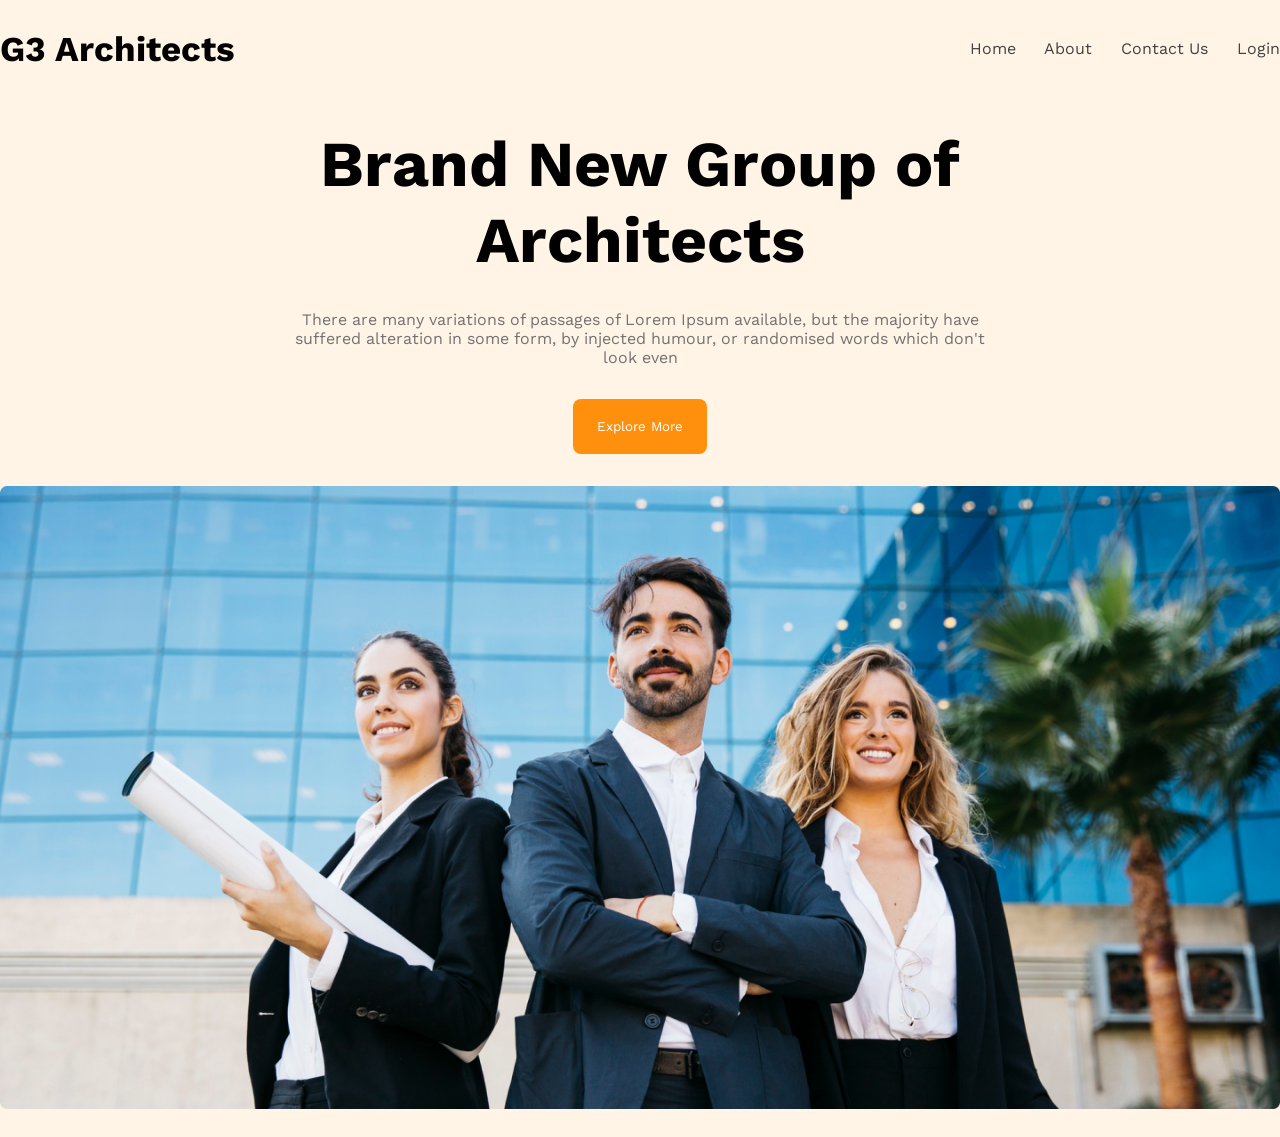
==== index.html @ f49e4d61 "banner part done" ====
<!DOCTYPE html>
<html lang="en">
<head>
    <meta charset="UTF-8">
    <meta name="viewport" content="width=device-width, initial-scale=1.0">
    <title>architects</title>
    <link rel="stylesheet" href="style.css">
</head>
<body>
    <section class="bgcolor" >
        <div class="navpart dflex ">
            
                <h2>G3 Architects</h2>
            
            <div>
                <ul class="navmenu dflex">                         
                    <a href=""><li>Home</li></a>
                    <a href=""><li>About</li></a>
                    <a href=""><li>Contact Us</li></a>
                    <a href=""><li>Login</li></a>
                </ul>
            </div>
        </div>
    </section>
    <section class="bgcolor">
        <div class="banner dflex">
            <div class="bannertxt dflex">
                <h1>Brand New 
                    Group of Architects 
                    </h1>
                    <p>There are many variations of passages of Lorem Ipsum available, but the majority have suffered alteration in some form, by injected humour, or randomised words which don't look even</p>
                    <a href=""> <button> Explore More</button></a>

            </div>
                <img src="./images/banner.png" alt="">
        </div>
    </section>
</body>
</html>
---- style.css ----
@import url('https://fonts.googleapis.com/css2?family=Work+Sans:ital,wght@0,100..900;1,100..900&display=swap');


*{
    margin: 0;
    padding: 0;
    text-decoration: none;
    list-style: none;
    font-family: Work Sans;
    
}

/* common css*/
.dflex{
    display: flex;
    
}

.bgcolor{
    background: rgba(255, 144, 14, 0.1);
    padding: 1.8rem 0;
}

/* common css*/
.navpart{
    justify-content: space-between;
    align-items: center;
    max-width: 1440px;
    margin: 0 auto;
    
}
.navpart h2{
    font-size: 2.18rem;
font-weight: 700;
}
.navmenu > a{
    margin-left: 1.8rem;
    font-weight: 1.12rem;
    color: rgb(66, 66, 66);
}



.banner{
    flex-direction: column;
    align-items: center;
    max-width: 1440px;
    margin: 0 auto;
    text-align: center;
    word-wrap: break-word;
}
.bannertxt{
    flex-direction: column;  
    max-width: 720px;
}

.bannertxt > h1 {
    font-size: 4rem;
font-weight: 700;
}
.bannertxt > p {
    font-size: 1rem;
    margin: 2rem 0;
font-weight: 400;
 color: rgb(114, 114, 114);
}
.bannertxt > a> button {
    padding: 1.25rem 1.52rem;
    border: none;
    border-radius: 8px;
background: rgb(255, 144, 14);
color: white;
    margin-bottom: 2rem;
}
.banner > img {
    width: 100%;
}
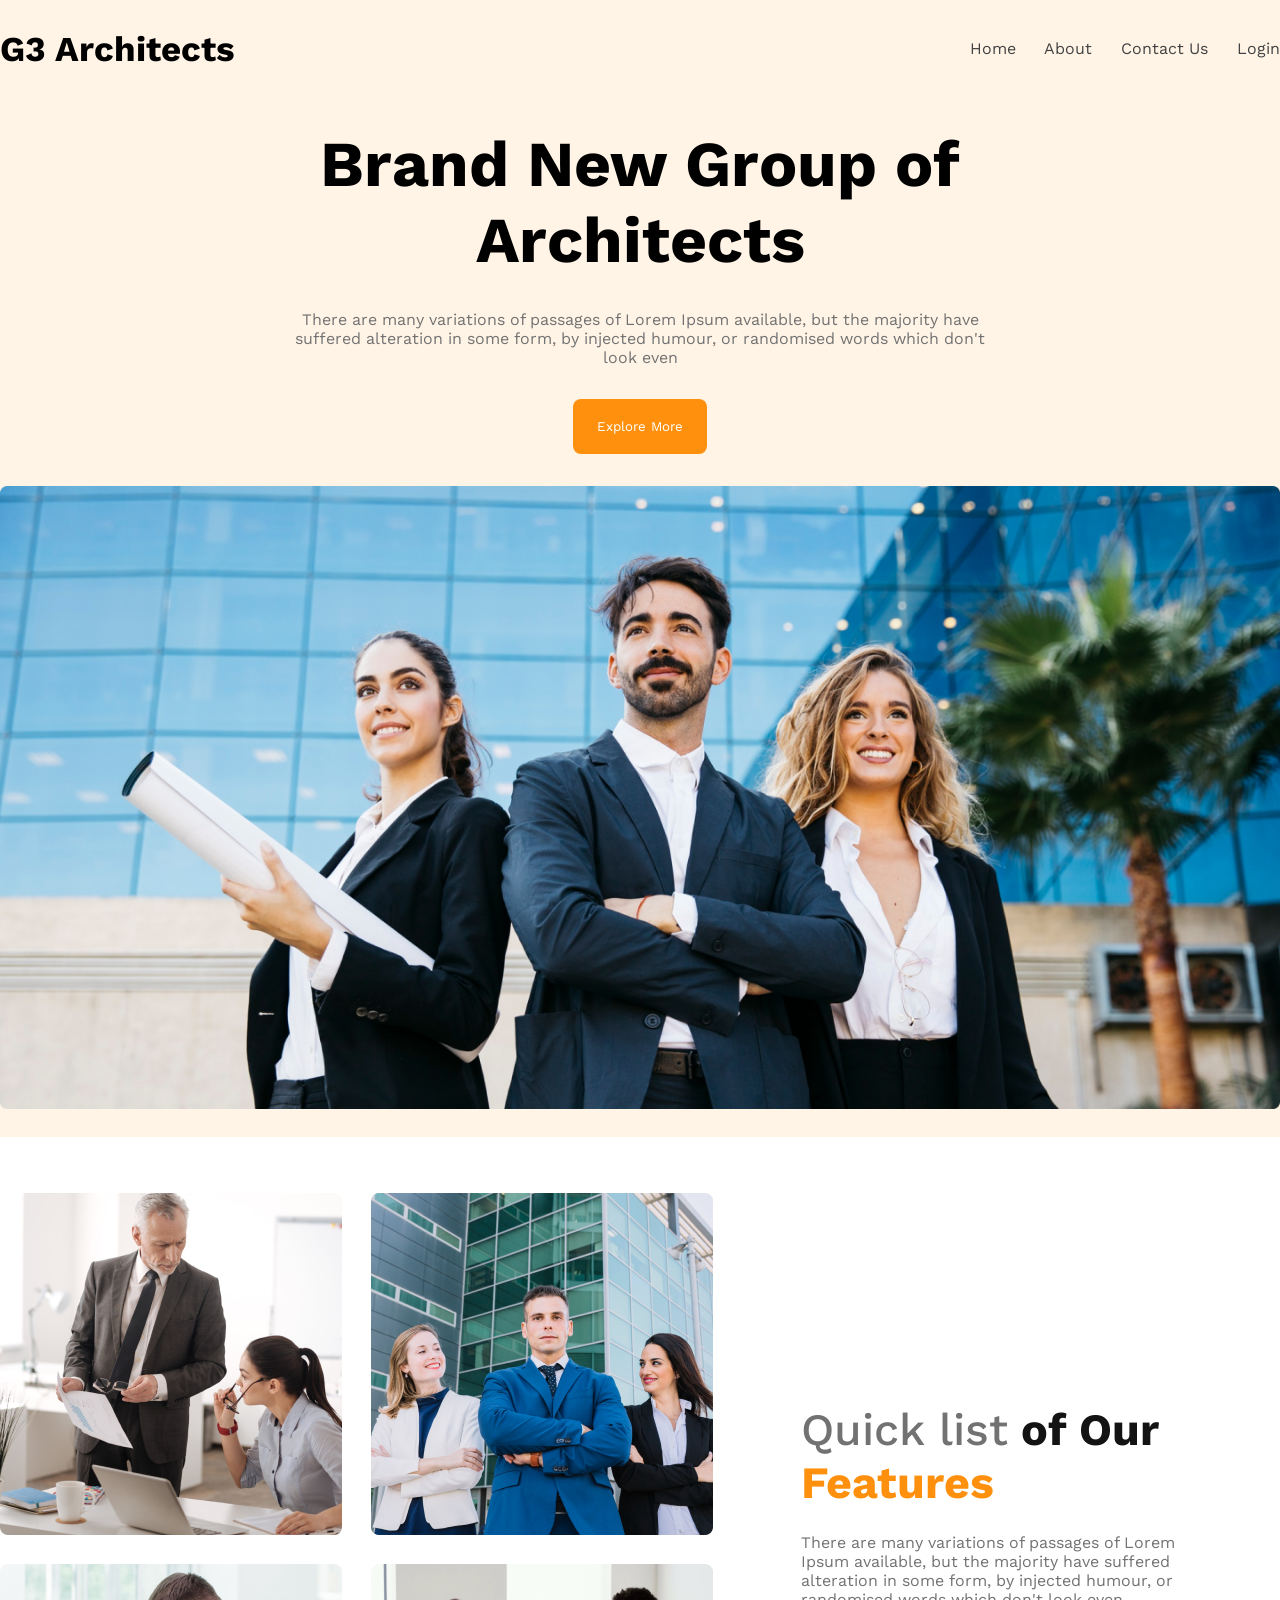
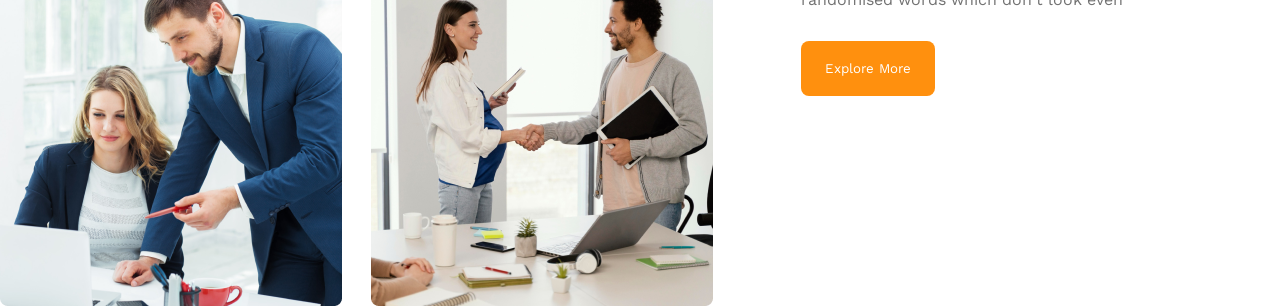
==== commit a3c04924: "feature part with resposive done" ====
--- a/index.html
+++ b/index.html
@@ -8,7 +8,7 @@
 </head>
 <body>
     <section class="bgcolor" >
-        <div class="navpart dflex ">
+        <div class="navpart dsize dflex ">
             
                 <h2>G3 Architects</h2>
             
@@ -23,17 +23,34 @@
         </div>
     </section>
     <section class="bgcolor">
-        <div class="banner dflex">
+        <div class="banner dsize dflex">
             <div class="bannertxt dflex">
                 <h1>Brand New 
                     Group of Architects 
                     </h1>
                     <p>There are many variations of passages of Lorem Ipsum available, but the majority have suffered alteration in some form, by injected humour, or randomised words which don't look even</p>
-                    <a href=""> <button> Explore More</button></a>
+                    <a href="" > <button class="buttonem"> Explore More</button></a>
 
             </div>
                 <img src="./images/banner.png" alt="">
         </div>
     </section>
+    <section>
+        <div class="feature dsize dflex">
+            <div class="featureimg">
+                <img src="./images/team1.png" alt="">
+            <img src="./images/team2.png" alt="">
+            <img src="./images/team3.png" alt="">
+            <img src="./images/team4.png" alt="">
+            </div>
+            <div class="featuretxt dflex ">
+                <h3><span class="qckclr">Quick list</span> <span class="blcclr">of Our </span><span class="ftrclr">Features</span></h3>
+                <p>There are many variations of passages of Lorem Ipsum available, but the majority have suffered alteration in some form, by injected humour, or randomised words which don't look even</p>
+                <a href="">
+                    <button class="buttonem">Explore More</button>
+                </a>
+            </div>
+        </div>
+    </section>
 </body>
 </html>
--- a/style.css
+++ b/style.css
@@ -15,18 +15,27 @@
     display: flex;
     
 }
+.buttonem {
+    padding: 1.25rem 1.52rem;
+    border: none;
+    border-radius: 8px;
+    background: rgb(255, 144, 14);
+    color: white;
+}
 
 .bgcolor{
     background: rgba(255, 144, 14, 0.1);
     padding: 1.8rem 0;
+}
+.dsize{
+    max-width: 1440px;
+    margin: 0 auto;
 }
 
 /* common css*/
 .navpart{
     justify-content: space-between;
     align-items: center;
-    max-width: 1440px;
-    margin: 0 auto;
     
 }
 .navpart h2{
@@ -44,8 +53,6 @@
 .banner{
     flex-direction: column;
     align-items: center;
-    max-width: 1440px;
-    margin: 0 auto;
     text-align: center;
     word-wrap: break-word;
 }
@@ -64,14 +71,80 @@
 font-weight: 400;
  color: rgb(114, 114, 114);
 }
-.bannertxt > a> button {
-    padding: 1.25rem 1.52rem;
-    border: none;
-    border-radius: 8px;
-background: rgb(255, 144, 14);
-color: white;
+
+.banner > img {
+    margin-top: 2rem;
+    width: 100%;
+}
+
+
+
+
+.feature{
+    margin-top: 3.5rem;
+    justify-content: space-between;
+}
+
+.featureimg{
+    display: grid;
+    grid-template-columns: repeat(2, 1fr);
+    gap: 1.8rem;
+}
+.featuretxt{
+    padding: 0 5.5rem;
+    justify-content: center;
+    flex-direction: column;
+    text-align: left;
+}
+.blcclr{
+    color: rgb(19, 19, 19);
+    font-weight: 700;
+}
+.qckclr{
+    color: rgb(114, 114, 114);
+    font-weight: 500;
+}
+.ftrclr{
+    color: rgb(255, 144, 14);
+    font-weight: 700;
+}
+.featuretxt > h3 {
+
+font-size: 2.8rem;
+}
+.featuretxt > p {
+    font-weight: 400;
+    font-size: 1rem;
+    color: rgb(114, 114, 114);
+    margin-top: 1.5rem;
     margin-bottom: 2rem;
 }
-.banner > img {
-    width: 100%;
+
+
+
+
+
+@media only screen and (max-width: 574px){
+    *{
+        margin: 0 auto;
+    }
+    .navpart{
+        display: inline;
+        
+    }
+    .navpart >h2 {
+        margin: 1rem;
+    }
+    .feature{
+        display: inline;
+        justify-content: space-between;
+    }
+    .featureimg{
+        display: grid;
+        grid-template-columns: repeat(1, 1fr);
+        margin: 2rem 0;
+        gap: 1.8rem;
+    }
+
+
 }
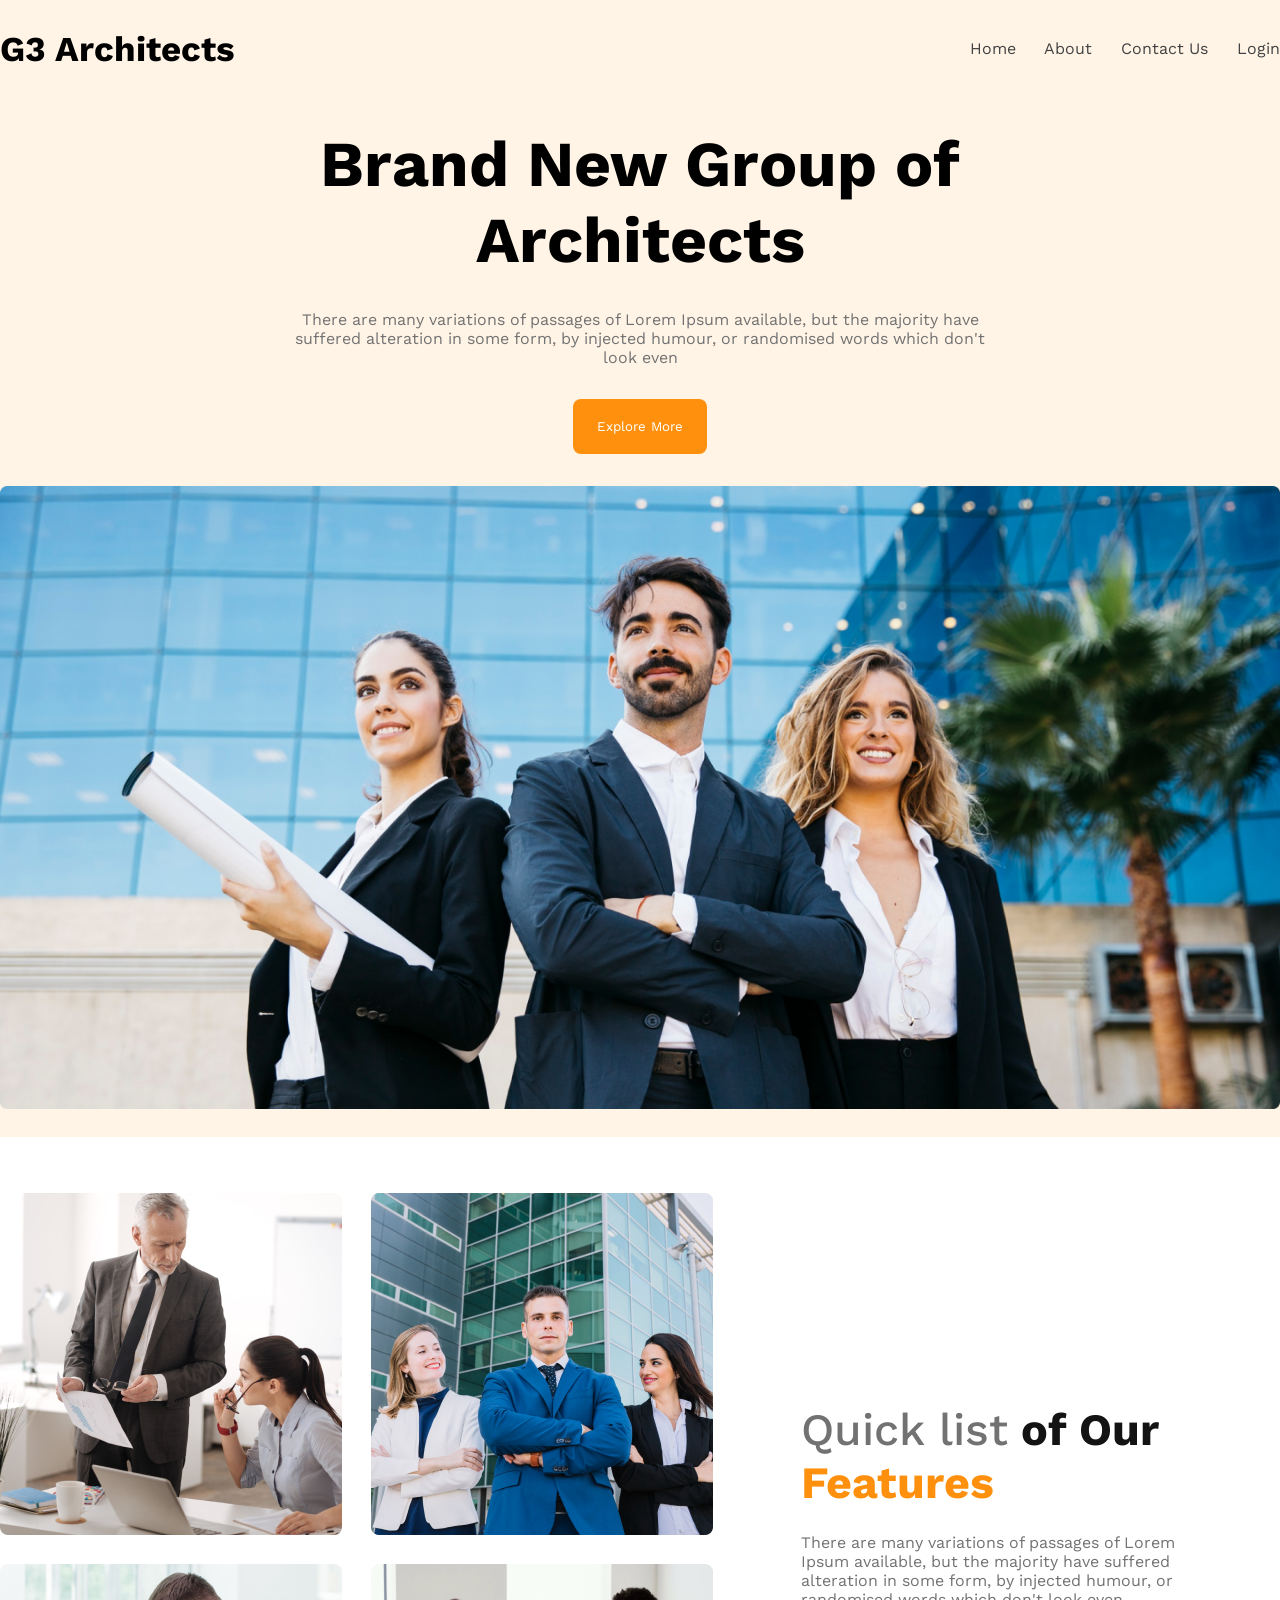
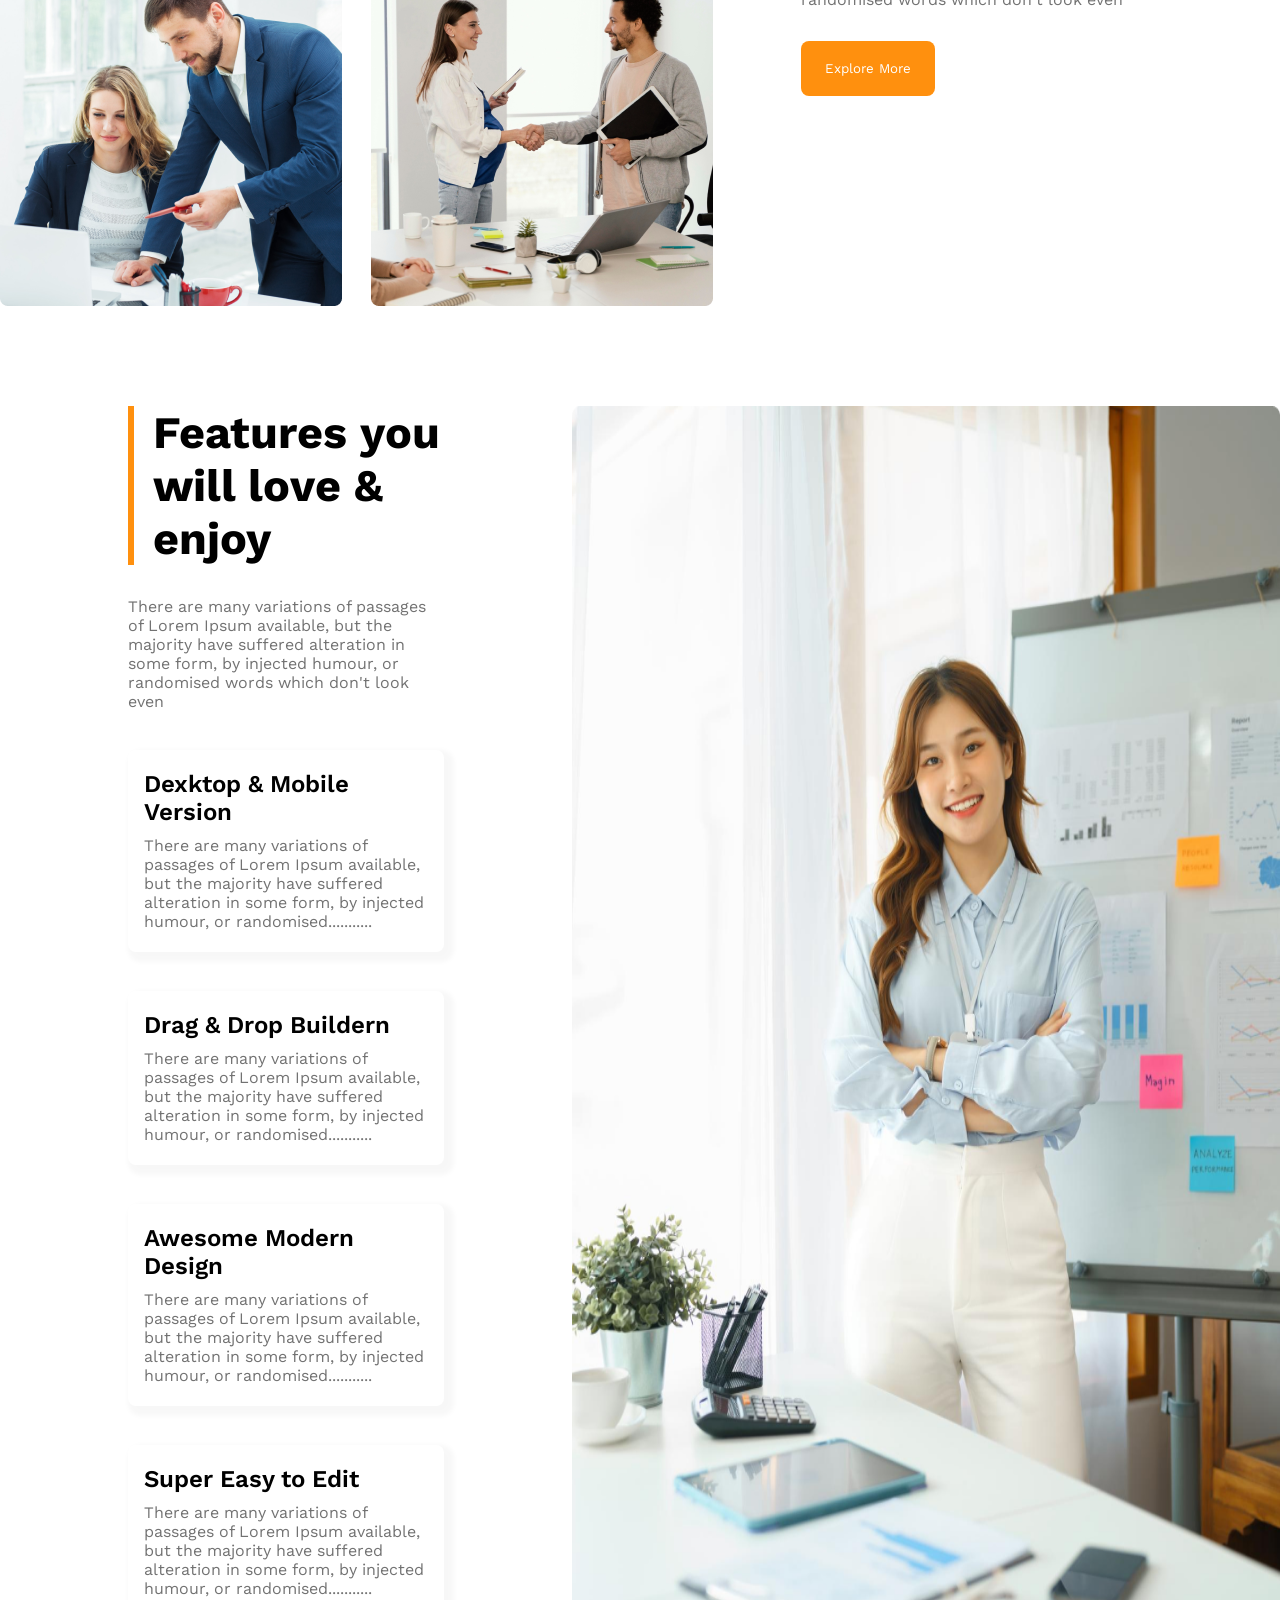
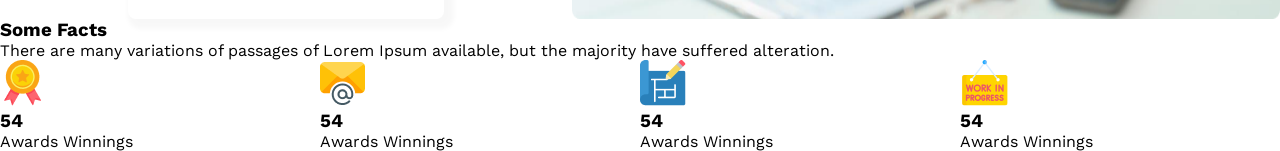
==== commit c3ebddb8: "done" ====
--- a/index.html
+++ b/index.html
@@ -52,5 +52,61 @@
             </div>
         </div>
     </section>
+    <section>
+        <div class="Experience dsize dflex">
+            <div class="experiencetxt dflex">
+                <h3>Features you will love & enjoy</h3>
+                <p>There are many variations of passages of Lorem Ipsum available, but the majority have suffered alteration in some form, by injected humour, or randomised words which don't look even</p>
+                <div class="exptxtpart">
+                    <h3>Dexktop & Mobile Version</h3>
+                    <p>There are many variations of passages of Lorem Ipsum available, but the majority have suffered alteration in some form, by injected humour, or randomised...........</p>
+                </div>
+                <div class="exptxtpart">
+                    <h3>Drag & Drop Buildern</h3>
+                    <p>There are many variations of passages of Lorem Ipsum available, but the majority have suffered alteration in some form, by injected humour, or randomised...........</p>
+                </div>
+                <div class="exptxtpart">
+                    <h3>Awesome Modern Design</h3>
+                    <p>There are many variations of passages of Lorem Ipsum available, but the majority have suffered alteration in some form, by injected humour, or randomised...........</p>
+                </div>
+                <div class="exptxtpart">
+                    <h3>Super Easy to Edit</h3>
+                    <p>There are many variations of passages of Lorem Ipsum available, but the majority have suffered alteration in some form, by injected humour, or randomised...........</p>
+                </div>
+            </div>
+            
+                <img src="./images/architect.png" alt="">
+            
+        </div>
+
+    </section>
+    <section>
+        <div class="fect dsize dflex">
+            <h3>Some Facts</h3>
+            <p>There are many variations of passages of Lorem Ipsum available, but the majority have suffered alteration.</p>
+            <div class="fectboxs">
+                <div class="factbox">
+                    <img src="./images/icons/ribon.png" alt="">
+                    <h3>54</h3>
+                    <p>Awards Winnings</p>
+                </div>
+                <div class="factbox">
+                    <img src="./images/icons/email.png" alt="">
+                    <h3>54</h3>
+                    <p>Awards Winnings</p>
+                </div>
+                <div class="factbox">
+                    <img src="./images/icons/projects.png" alt="">
+                    <h3>54</h3>
+                    <p>Awards Winnings</p>
+                </div>
+                <div class="factbox">
+                    <img src="./images/icons/customers.png" alt="">
+                    <h3>54</h3>
+                    <p>Awards Winnings</p>
+                </div>
+            </div>
+        </div>
+    </section>
 </body>
 </html>
--- a/style.css
+++ b/style.css
@@ -124,6 +124,68 @@
 
 
 
+.Experience{
+    margin-top: 6.25rem;
+}
+
+.experiencetxt{
+
+    padding: 0 8rem;
+    flex-direction: column;
+    margin: 0 auto;
+    
+}
+.experiencetxt > p {
+    font-size: 1rem;
+    font-weight: 400;
+    color: rgb(114, 114, 114);
+    margin-top: 2rem;
+    
+}
+.experiencetxt > h3 {
+    font-size: 2.81rem;
+    font-weight: 700;
+    border-left: 0.4rem solid rgb(255, 144, 14);
+    padding-left: 1.2rem;
+}
+
+.exptxtpart{
+    box-shadow: 5px 5px 5px 5px rgba(0, 0, 0, 0.03);
+    border-radius:8px;
+    margin-top: 2.4rem;
+    padding: 1.3rem 1rem; 
+}
+.exptxtpart > h3 {
+    font-size: 1.5rem;
+    font-weight: 600;
+}
+.exptxtpart > p {
+    color: rgb(114, 114, 114);
+    margin-top: 10px;
+    font-size: 1rem;
+    font-weight: 400;
+}
+
+.Experience > img {
+    width: 100%;
+}
+
+
+
+
+
+
+
+
+.fect{
+    flex-direction: column;
+    margin: 0 auto;
+}
+.fectboxs{
+    display: grid;
+    align-items: center;
+    grid-template-columns: repeat(4, 1fr);
+}
 @media only screen and (max-width: 574px){
     *{
         margin: 0 auto;
@@ -145,6 +207,9 @@
         margin: 2rem 0;
         gap: 1.8rem;
     }
-
+    .Experience{
+
+        display: inline;
+    }
 
 }
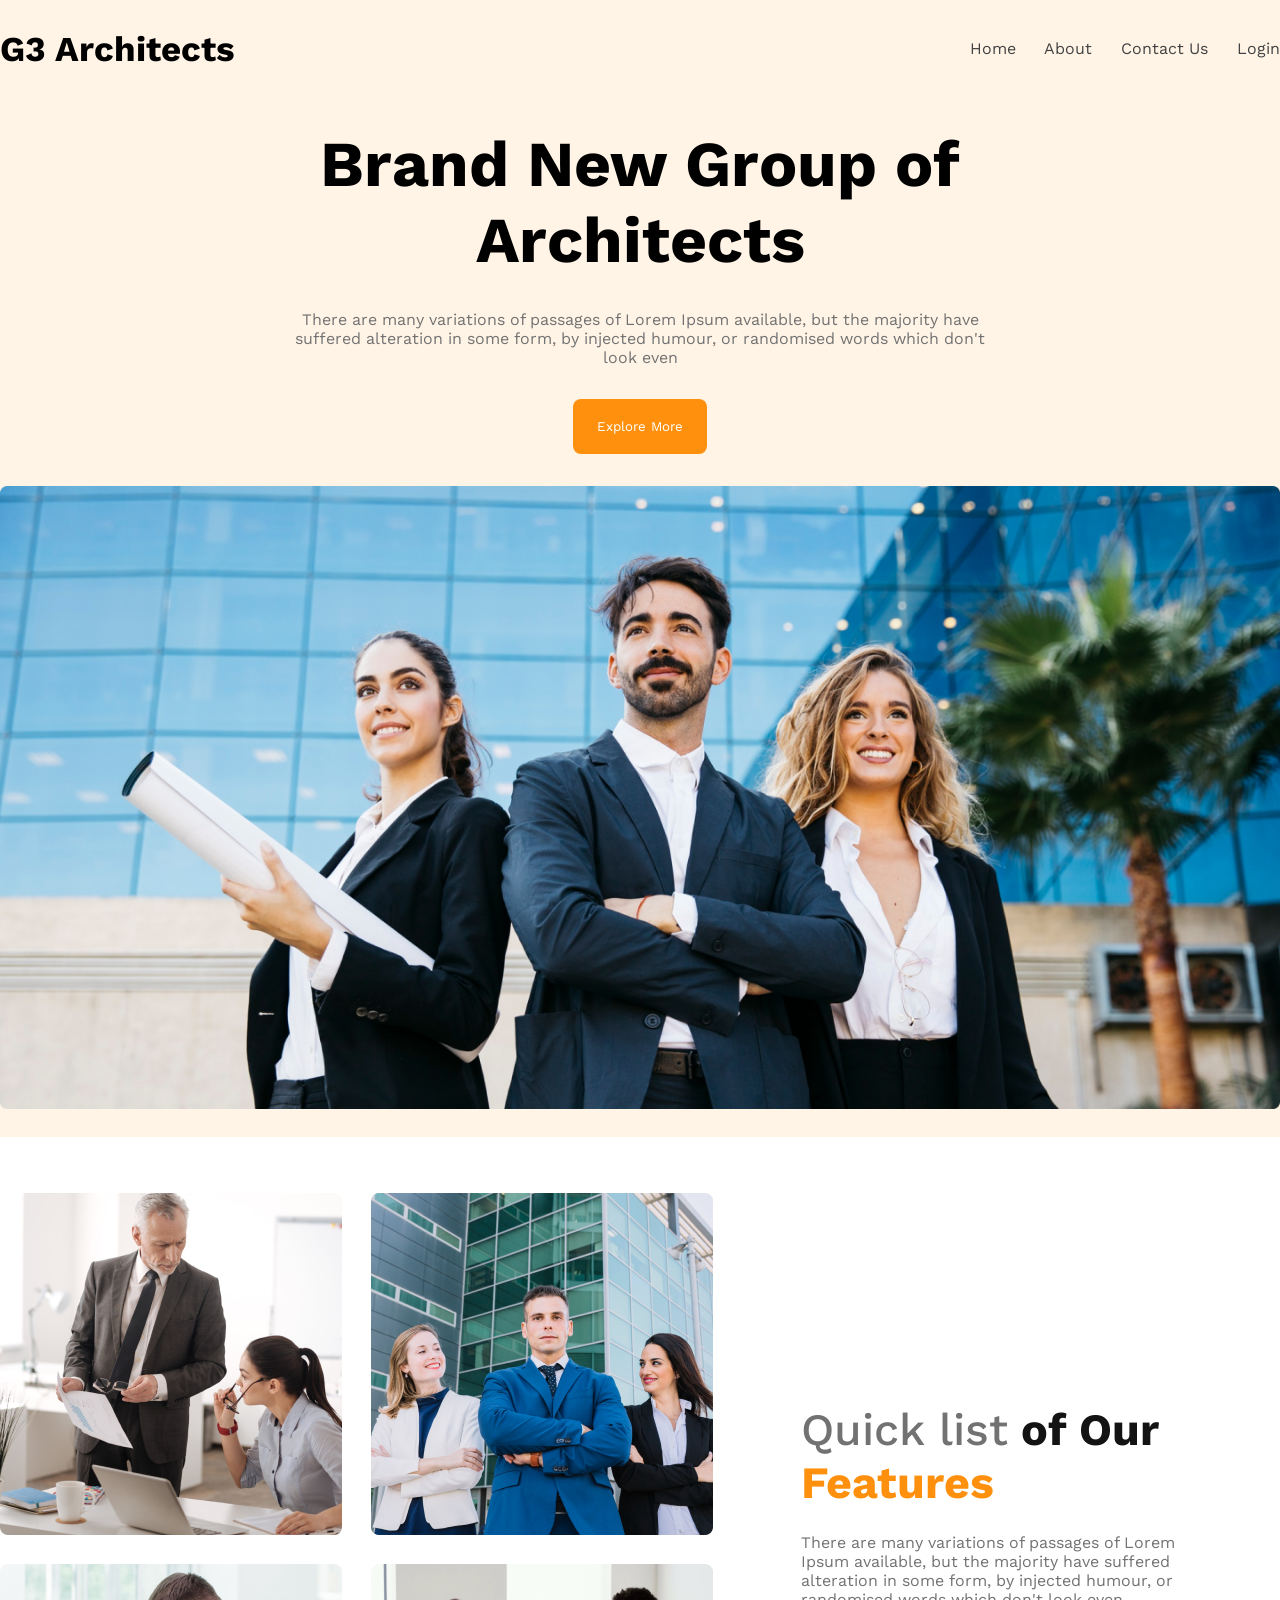
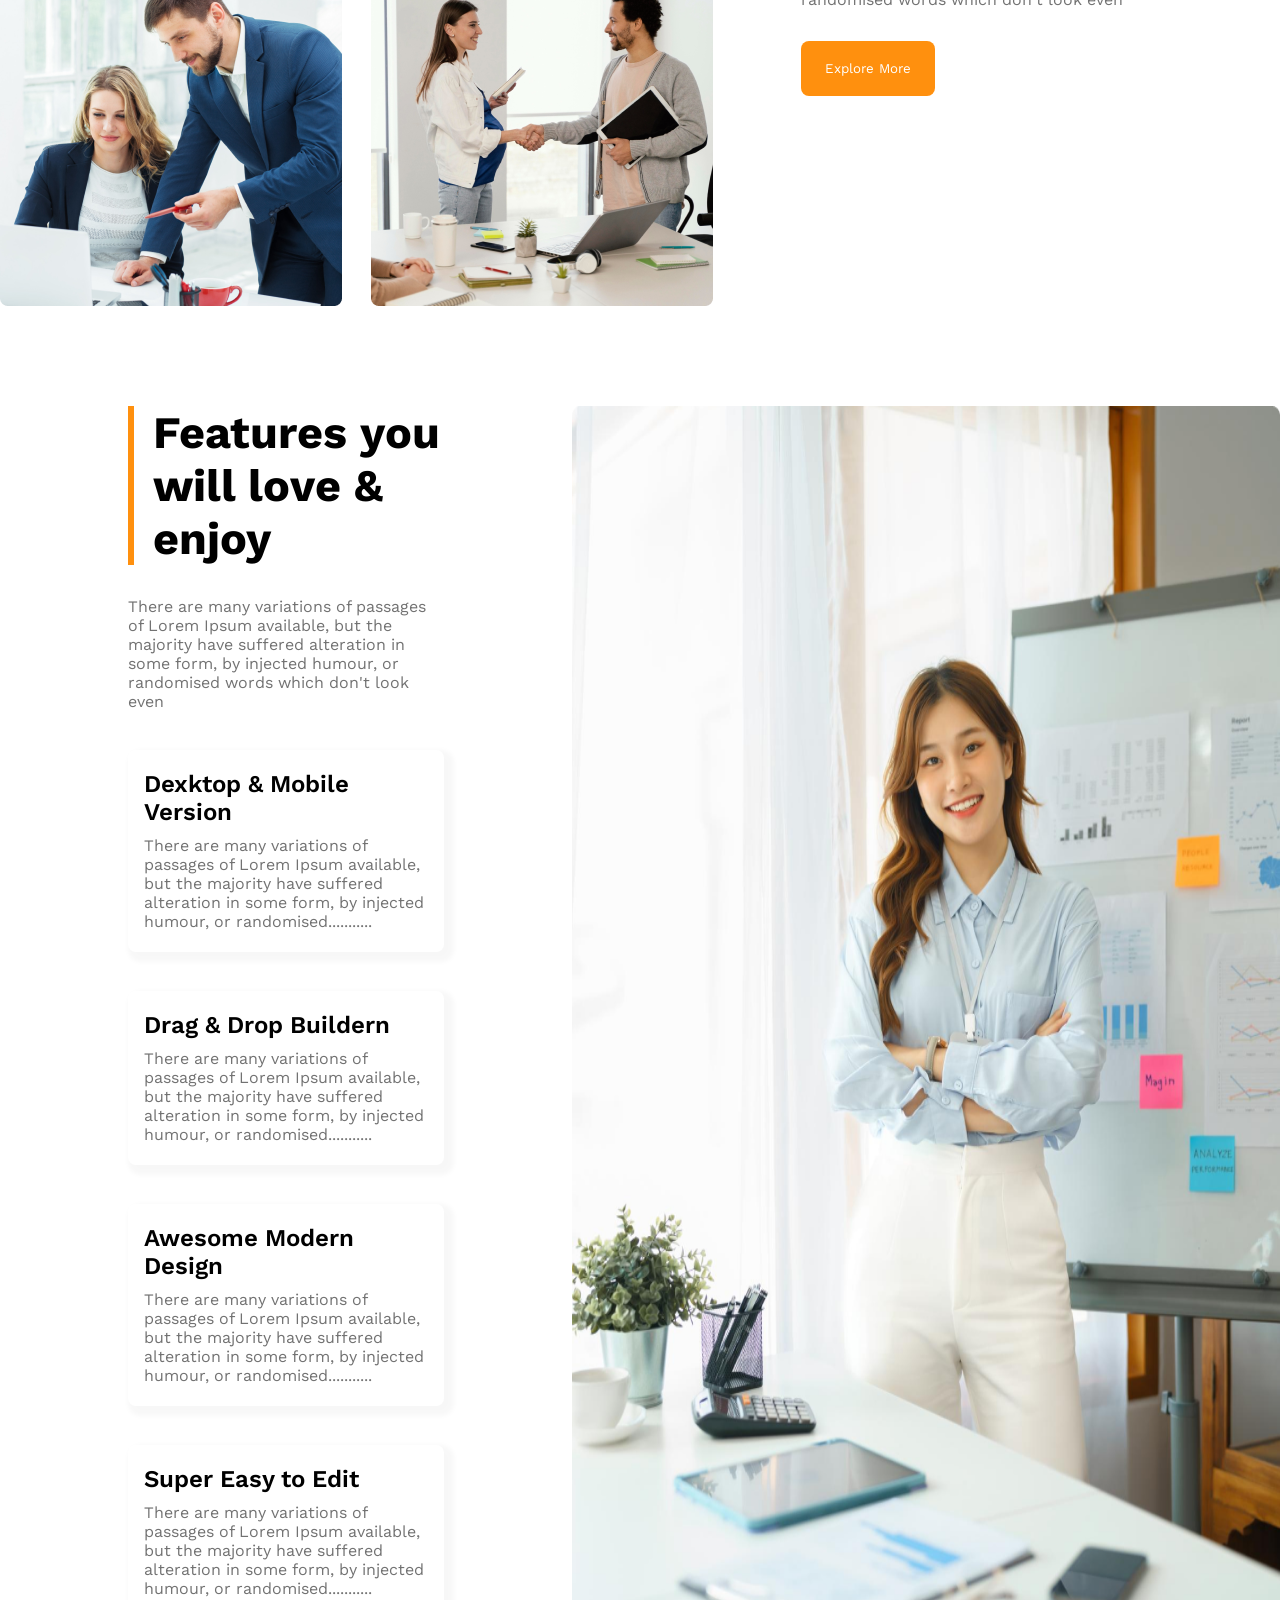
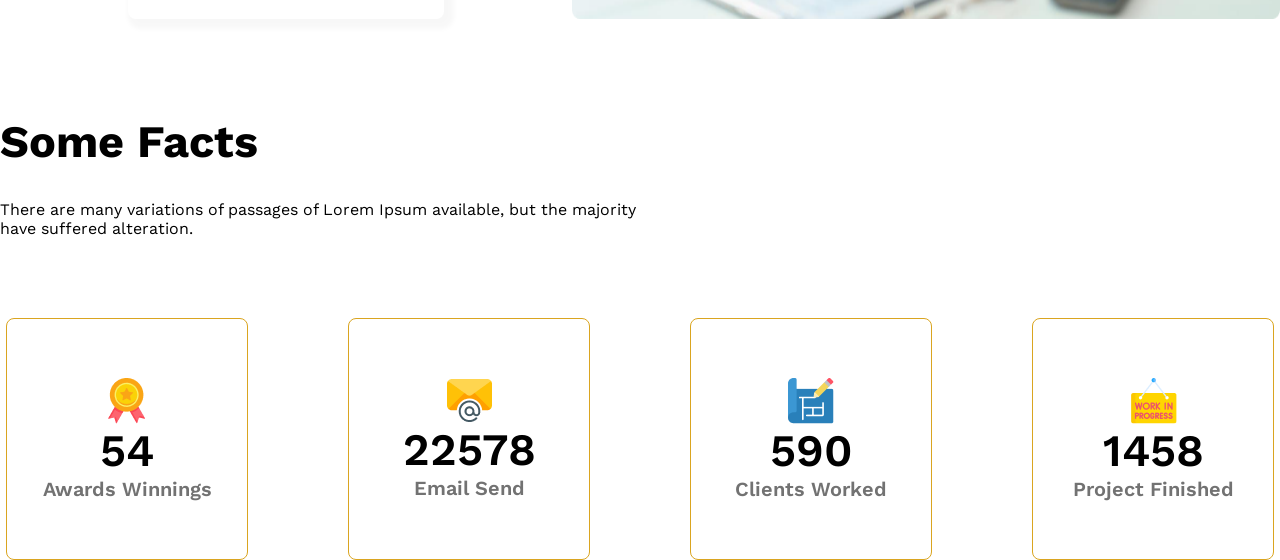
==== commit 1149fda1: "some fact done with rsponsive" ====
--- a/index.html
+++ b/index.html
@@ -82,28 +82,30 @@
     </section>
     <section>
         <div class="fect dsize dflex">
-            <h3>Some Facts</h3>
+            <div class="facttxt">
+                <h3>Some Facts</h3>
             <p>There are many variations of passages of Lorem Ipsum available, but the majority have suffered alteration.</p>
+            </div>
             <div class="fectboxs">
-                <div class="factbox">
+                <div class="factbox dflex">
                     <img src="./images/icons/ribon.png" alt="">
                     <h3>54</h3>
                     <p>Awards Winnings</p>
                 </div>
-                <div class="factbox">
+                <div class="factbox dflex">
                     <img src="./images/icons/email.png" alt="">
-                    <h3>54</h3>
-                    <p>Awards Winnings</p>
+                    <h3>22578</h3>
+                    <p>Email Send</p>
                 </div>
-                <div class="factbox">
+                <div class="factbox dflex">
                     <img src="./images/icons/projects.png" alt="">
-                    <h3>54</h3>
-                    <p>Awards Winnings</p>
+                    <h3>590</h3>
+                    <p>Clients Worked</p>
                 </div>
-                <div class="factbox">
+                <div class="factbox dflex">
                     <img src="./images/icons/customers.png" alt="">
-                    <h3>54</h3>
-                    <p>Awards Winnings</p>
+                    <h3>1458</h3>
+                    <p>Project Finished</p>
                 </div>
             </div>
         </div>
--- a/style.css
+++ b/style.css
@@ -181,10 +181,51 @@
     flex-direction: column;
     margin: 0 auto;
 }
+
+.facttxt{
+    display: flex;
+    flex-direction: column;
+    padding-right: 50%;
+    
+}
+.facttxt > h3 {
+
+    font-size: 2.81rem;
+font-weight: 700;
+
+margin: 6rem 0 2rem 0;
+}
+.facttxt > p{
+    font-size: 1rem;
+font-weight: 400;
+}
 .fectboxs{
     display: grid;
+    grid-template-columns: repeat(4, 1fr);
+    margin: 0 auto;
+    gap: 6.25rem;
+    margin-top: 5rem;
+    
+}
+.factbox{
+    height: 15rem;
+    width: 15rem;
     align-items: center;
-    grid-template-columns: repeat(4, 1fr);
+    flex-direction: column;
+    justify-content: center;
+    border: 1px solid goldenrod;
+    border-radius: 8px;
+    
+
+}
+.factbox > h3 {
+    font-size: 2.81rem;
+font-weight: 600;
+}
+.factbox >p {
+    font-size: 1.25rem;
+    color: rgb(114, 114, 114);;
+font-weight: 600;
 }
 @media only screen and (max-width: 574px){
     *{
@@ -209,7 +250,22 @@
     }
     .Experience{
 
-        display: inline;
-    }
-
+        flex-direction: column;
+    }
+    .experiencetxt {
+        padding: 0px 0;
+        flex-direction: column;
+        margin: 0 auto;
+    }
+    .facttxt{
+        display: flex;
+        flex-direction: column;
+        padding-right: 30%;
+        
+    }
+    .fectboxs{
+        display: grid;
+        align-items: center;
+        grid-template-columns: repeat(1, 1fr);
+    }
 }
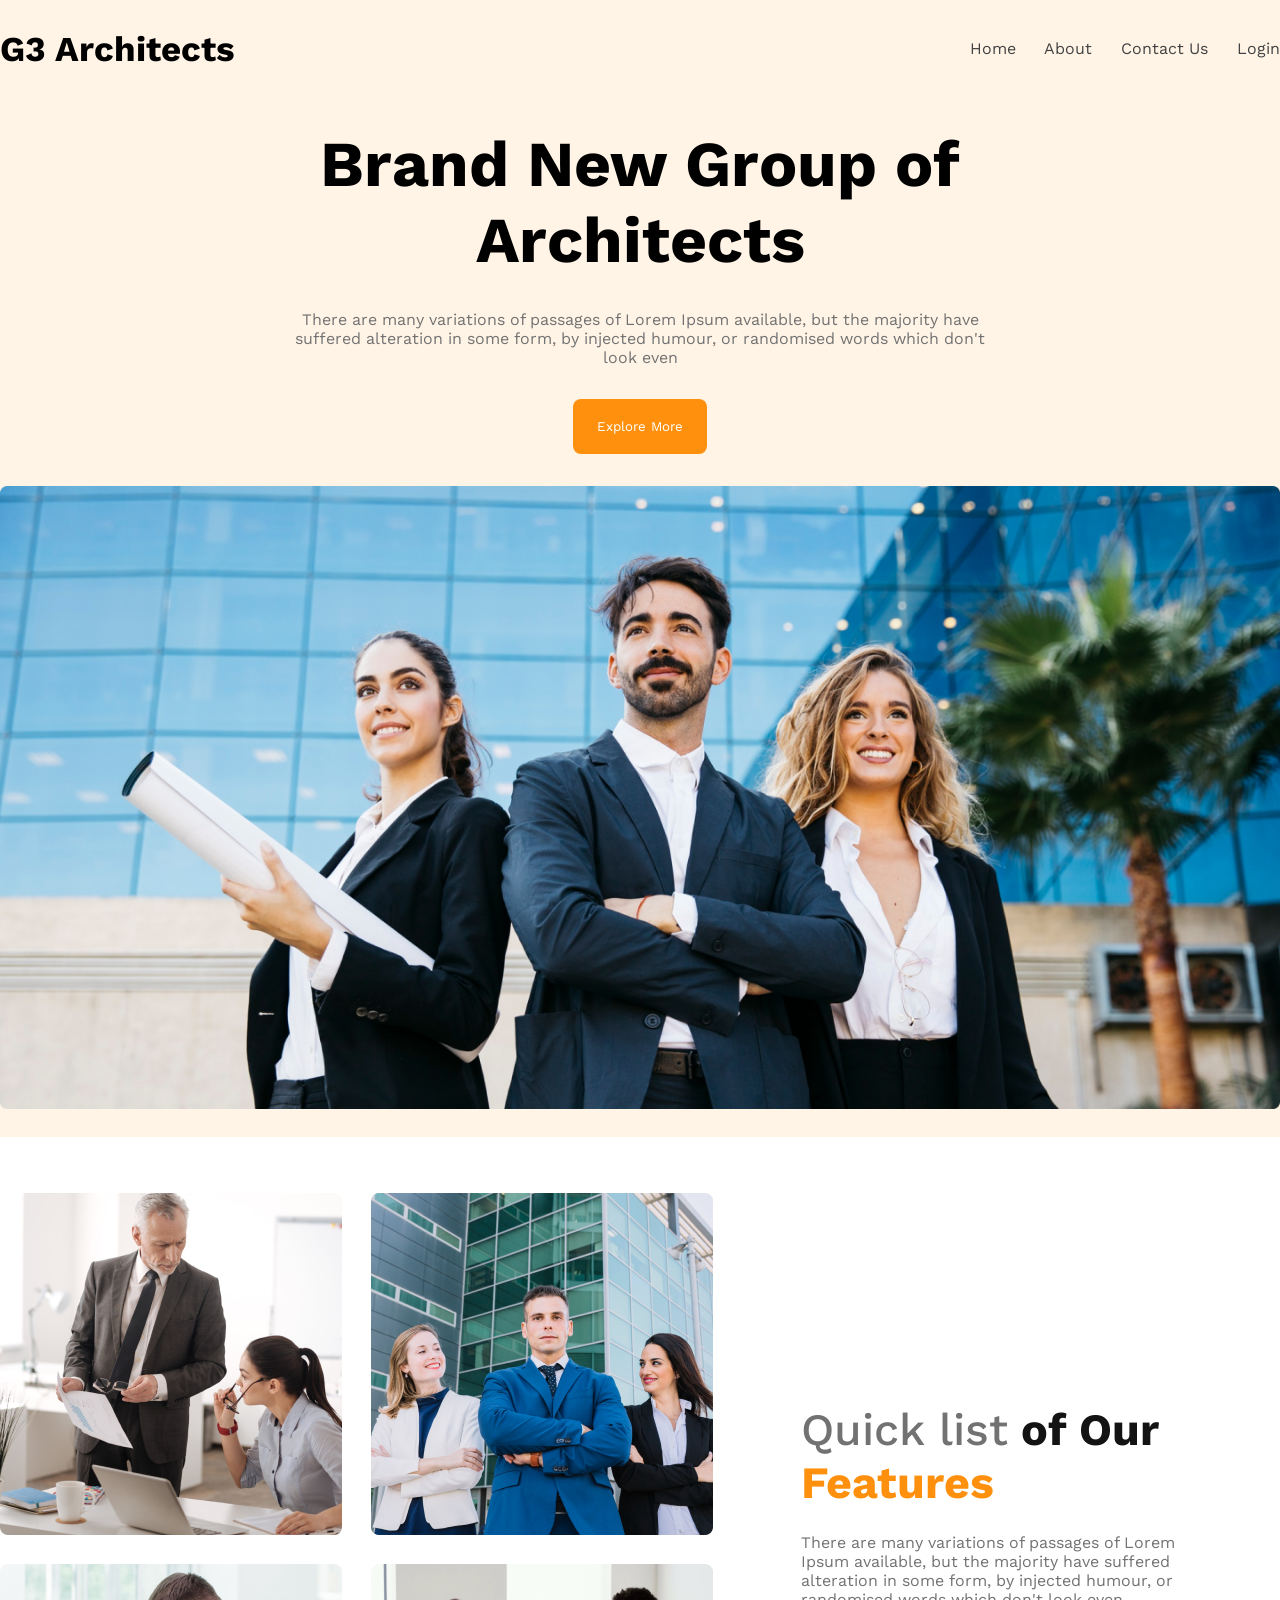
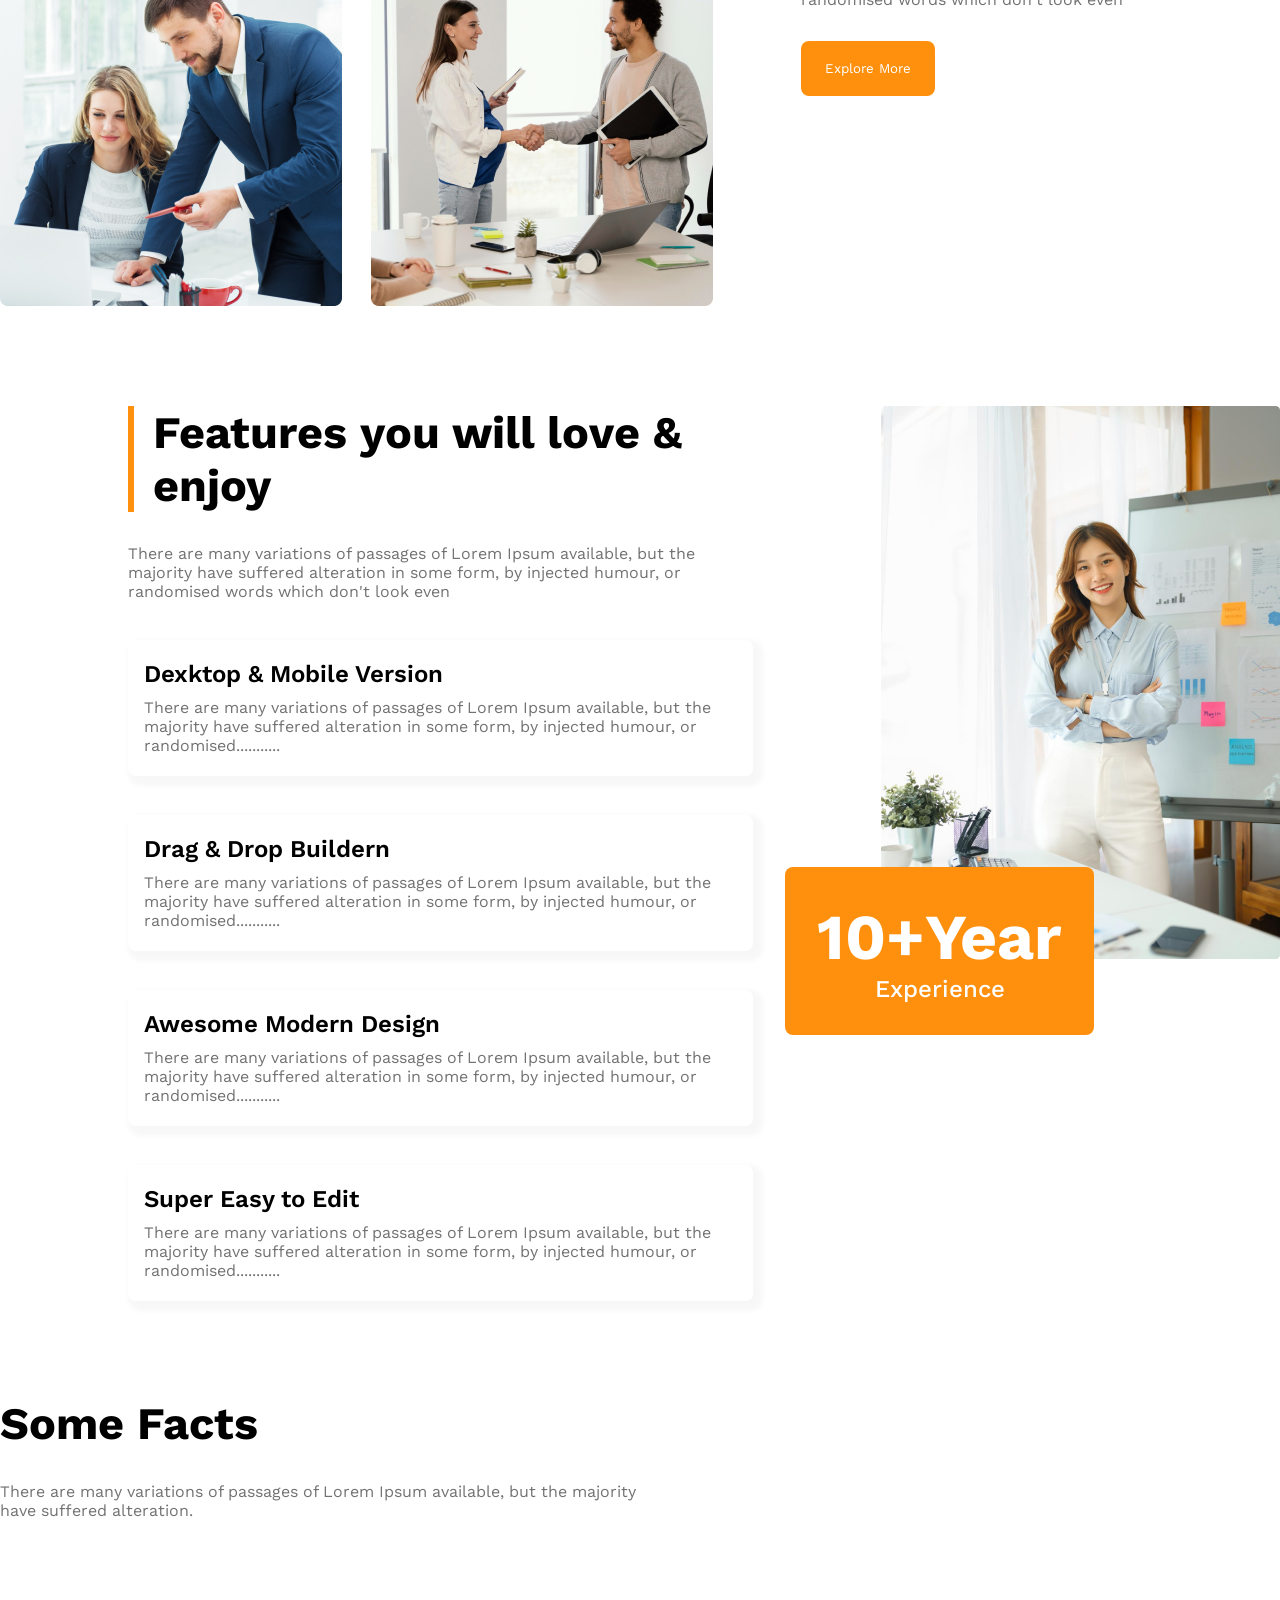
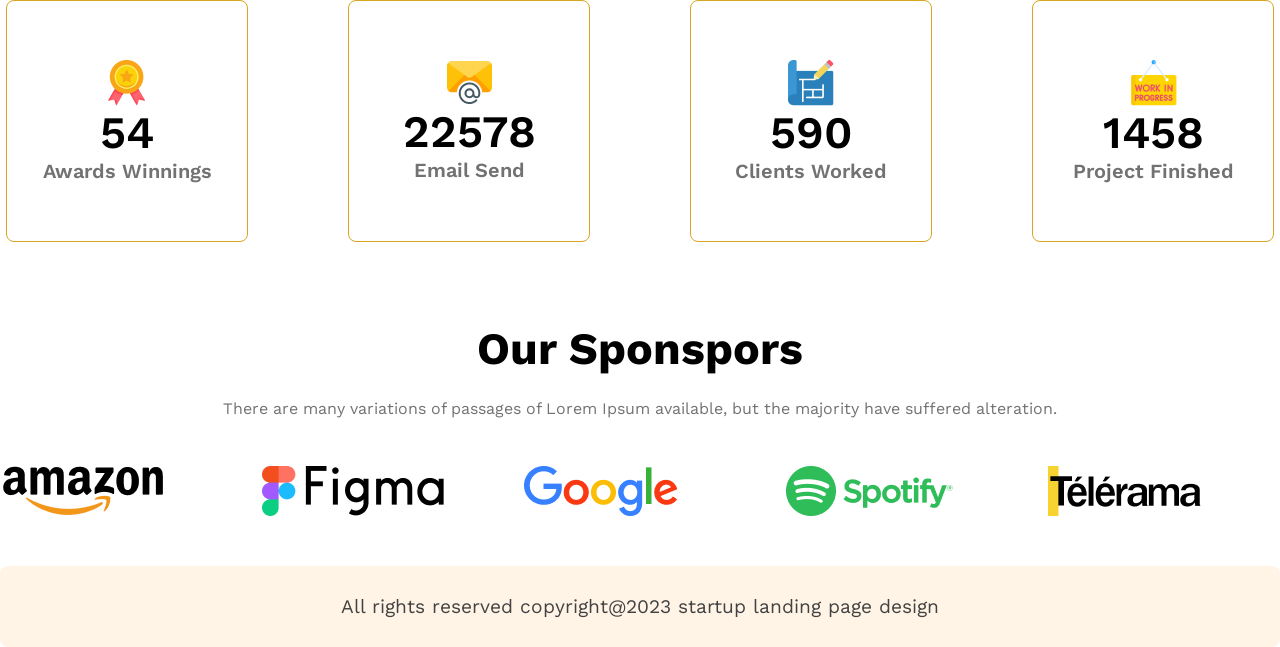
==== commit cc2ef017: "final + responsive" ====
--- a/index.html
+++ b/index.html
@@ -75,7 +75,14 @@
                 </div>
             </div>
             
-                <img src="./images/architect.png" alt="">
+                
+                <div class="experianceimg ">
+                    <img src="./images/architect.png" alt="">
+                    <button>
+                         <span class="txtsize">10+Year</span>
+                         <br>Experience
+                    </button>
+                </div>
             
         </div>
 
@@ -110,5 +117,23 @@
             </div>
         </div>
     </section>
+    <section>
+        <div class="sponsor dsize">
+            <h3>Our Sponspors</h3>
+            <p>There are many variations of passages of Lorem Ipsum available, but the majority have suffered alteration.</p>
+            <div class="sponsorimg">
+                <img src="./images/sponsors/amazon.png" alt="">
+                <img src="./images/sponsors/figma.png" alt="">
+                <img src="./images/sponsors/google.png" alt="">
+                <img src="./images/sponsors/spotify.png" alt="">
+                <img src="./images/sponsors/telerama.png" alt="">
+            </div>
+        </div>
+    </section>
+    <footer>
+        <div class="footerpart dsize bgcolor">
+            <p>All rights reserved copyright@2023 startup landing page design</p>
+        </div>
+    </footer>
 </body>
 </html>
--- a/style.css
+++ b/style.css
@@ -8,6 +8,7 @@
     list-style: none;
     font-family: Work Sans;
     
+    
 }
 
 /* common css*/
@@ -166,10 +167,23 @@
     font-weight: 400;
 }
 
-.Experience > img {
+.experianceimg > img {
     width: 100%;
 }
-
+.experianceimg > button {
+    font-size: 1.5rem;
+    font-weight: 500;
+    color: white;
+    padding: 2rem;
+    border-radius: 8px;
+    border: none;
+    margin: -6rem 0 0 -6rem ;
+    background-color: rgb(255, 144, 14);
+}
+.txtsize{
+    font-size: 4rem;
+    font-weight: 700;
+}
 
 
 
@@ -198,6 +212,7 @@
 .facttxt > p{
     font-size: 1rem;
 font-weight: 400;
+color: rgb(114, 114, 114);
 }
 .fectboxs{
     display: grid;
@@ -215,8 +230,6 @@
     justify-content: center;
     border: 1px solid goldenrod;
     border-radius: 8px;
-    
-
 }
 .factbox > h3 {
     font-size: 2.81rem;
@@ -227,15 +240,67 @@
     color: rgb(114, 114, 114);;
 font-weight: 600;
 }
+
+
+
+
+
+
+.sponsor{
+    margin-top: 5rem;
+    text-align: center;
+}
+.sponsor > h3 {
+    font-size: 2.8rem;
+font-weight: 700;
+}
+.sponsor > p{
+    font-size: 1rem;
+    margin: 1.5rem 0 3rem 0;
+    font-weight: 400;
+    color: rgb(114, 114, 114);
+
+}
+.sponsorimg{
+    display: grid;
+    grid-template-columns: repeat(5, 1fr);
+    gap: 30px;
+    align-items: center;
+    justify-content: center;
+}
+
+
+
+
+
+
+.footerpart{
+    margin-top: 50px;
+    border-radius: 8px;
+    text-align: center;
+}
+.footerpart > p {
+    font-size: 1.2rem;
+    color: rgb(66, 66, 66);
+font-weight: 400;
+}
+
 @media only screen and (max-width: 574px){
     *{
         margin: 0 auto;
+        
+    }
+    p{
+        
     }
     .navpart{
         display: inline;
         
     }
     .navpart >h2 {
+        margin: 1rem;
+    }
+    .navpart >a {
         margin: 1rem;
     }
     .feature{
@@ -268,4 +333,27 @@
         align-items: center;
         grid-template-columns: repeat(1, 1fr);
     }
+    .experianceimg{
+        display: flex;
+        flex-direction: column;
+        align-items: center;
+        justify-content: center;
+    }
+    .experianceimg > button {
+        font-size: 1.5rem;
+        font-weight: 500;
+        color: white;
+        padding: 2rem;
+        border-radius: 8px;
+        border: none;
+        margin: 1rem auto ;
+        background-color: rgb(255, 144, 14);
+    }
+    .sponsorimg{
+        display: grid;
+        grid-template-columns: repeat(1, 1fr);
+        gap: 30px;
+        align-items: center;
+        justify-content: center;
+    }
 }
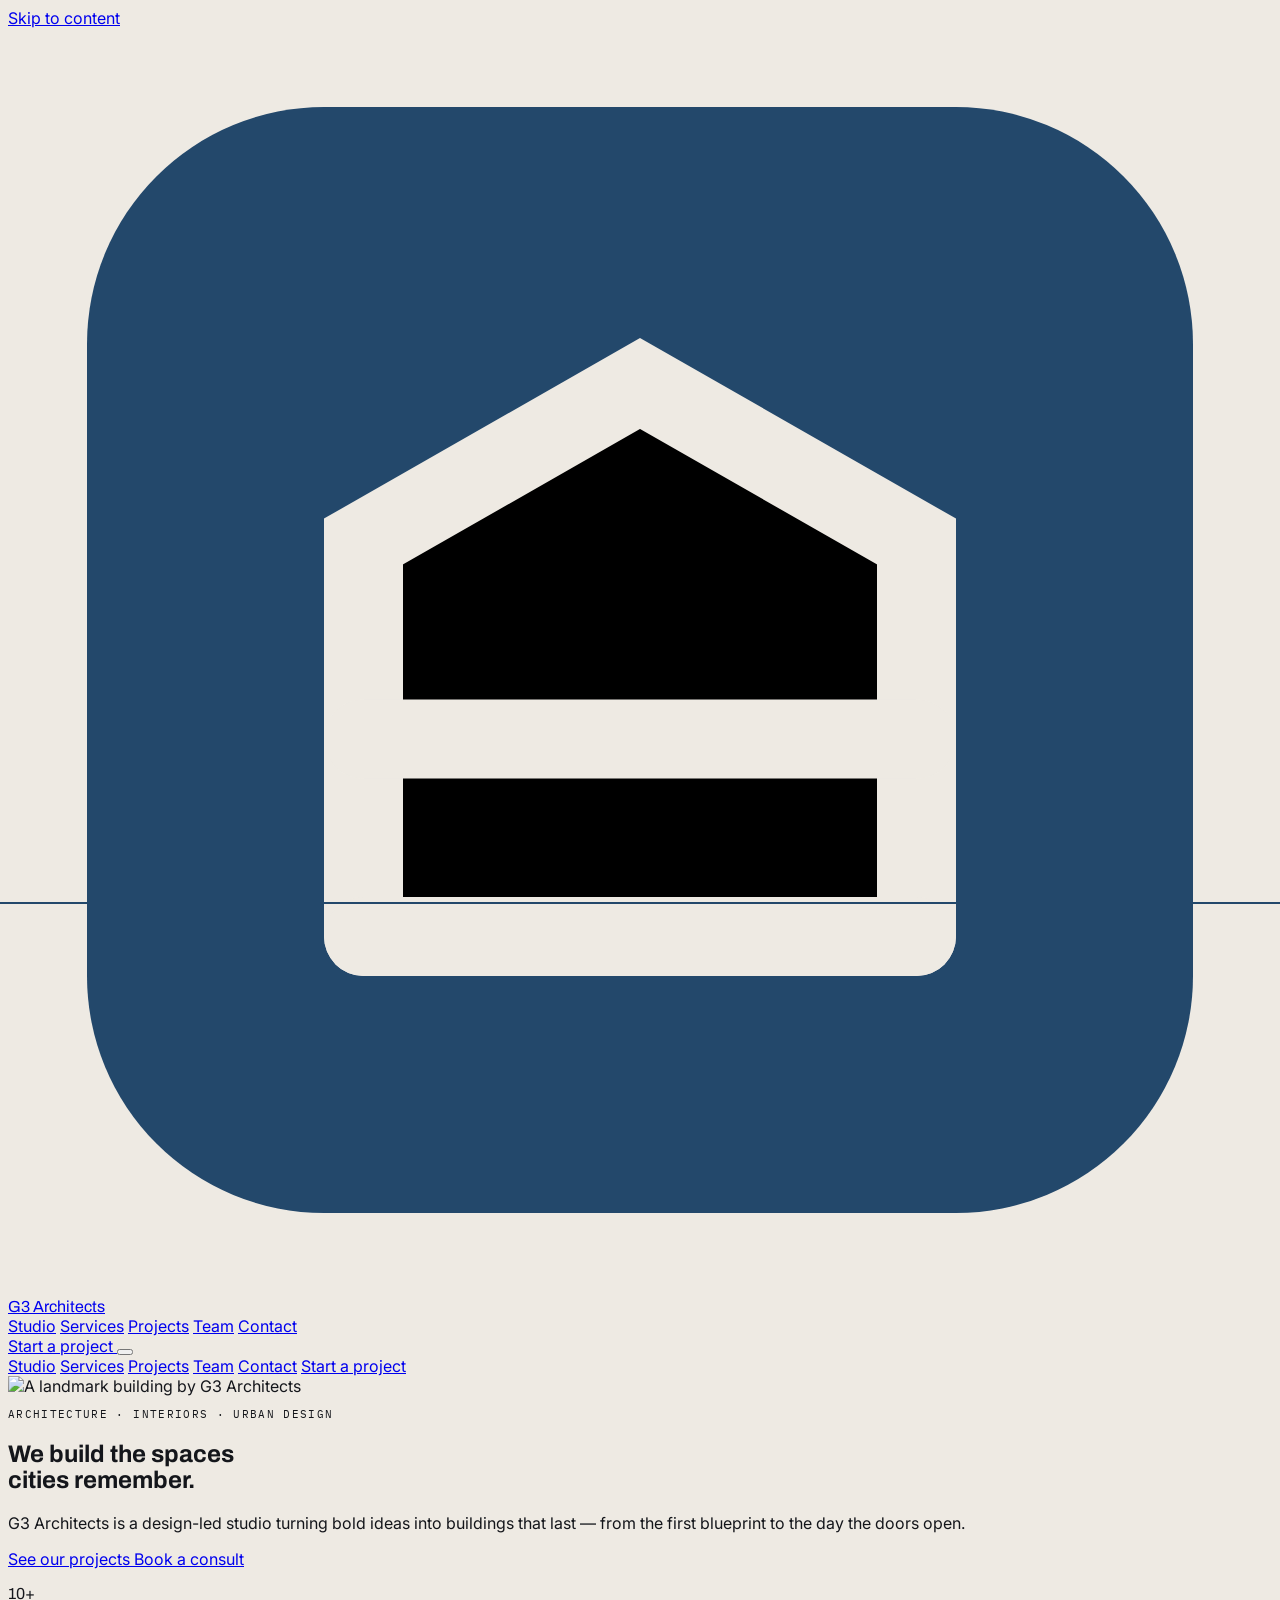
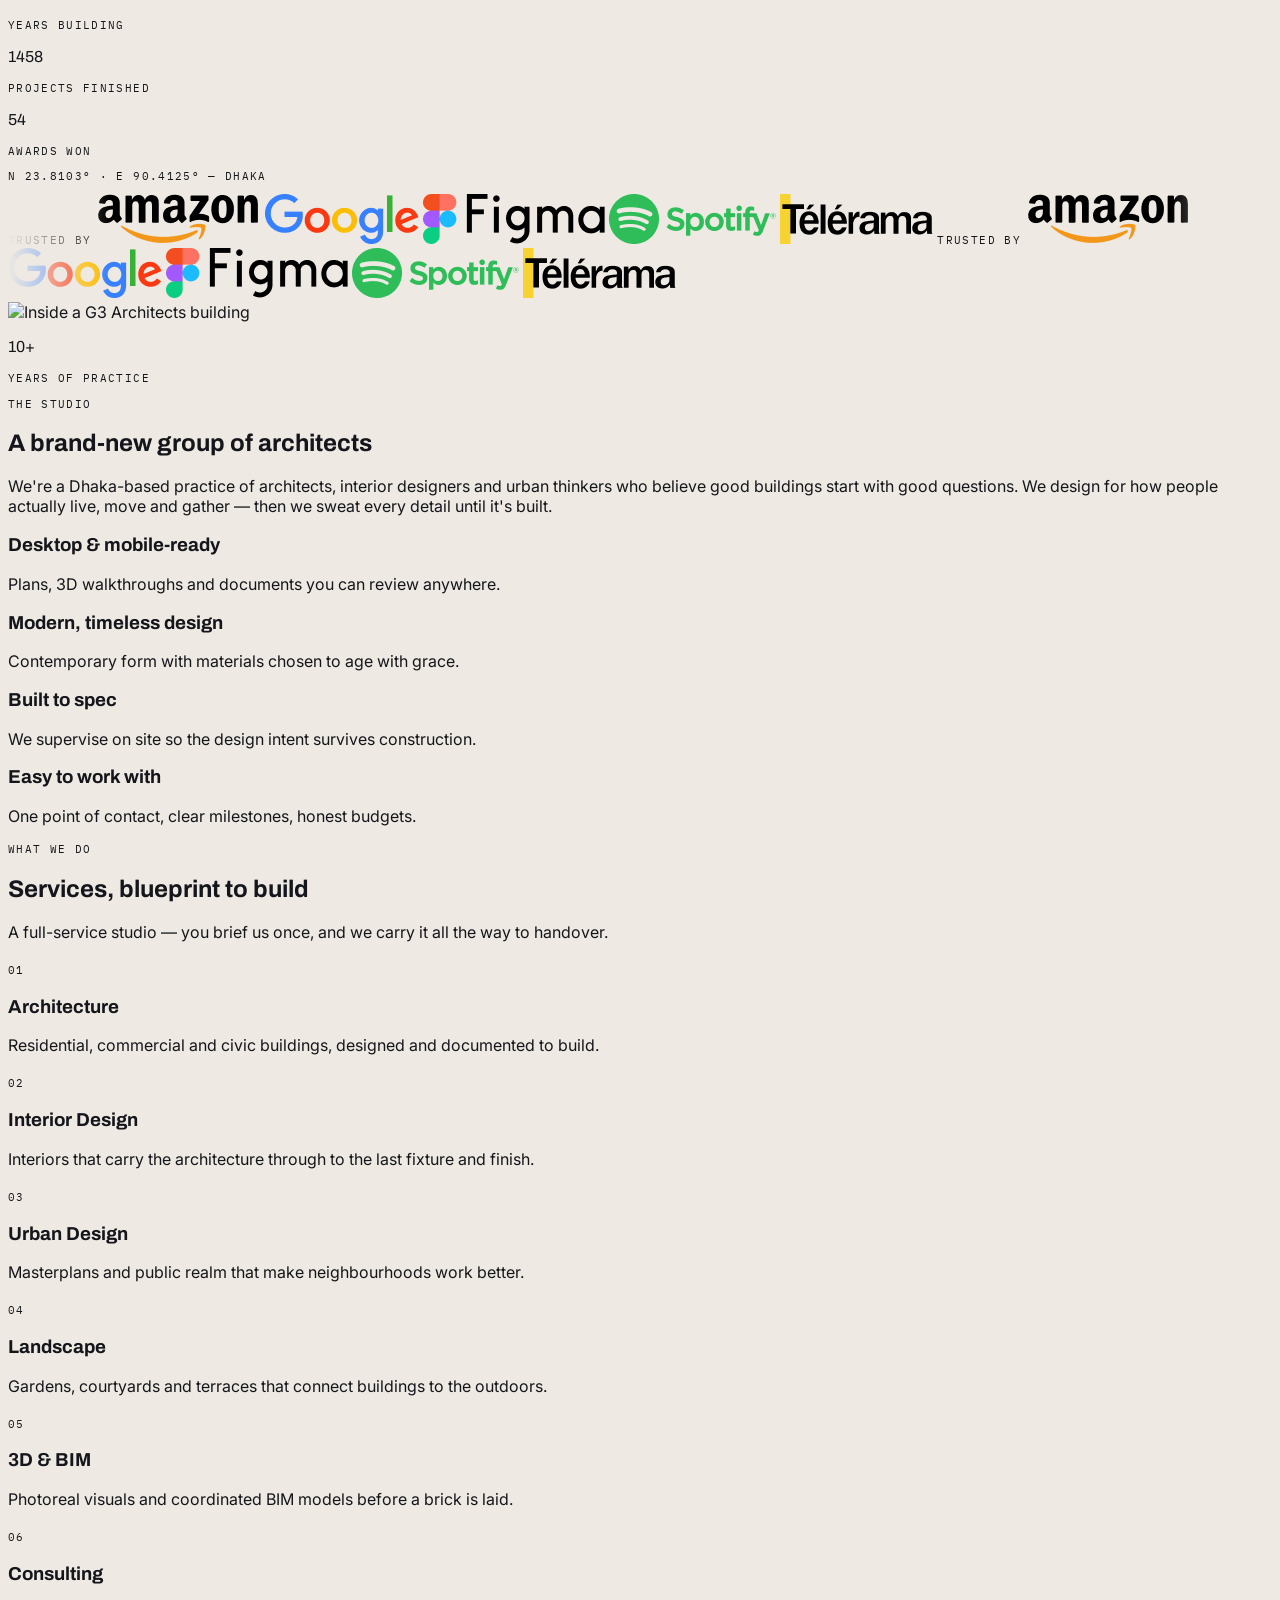
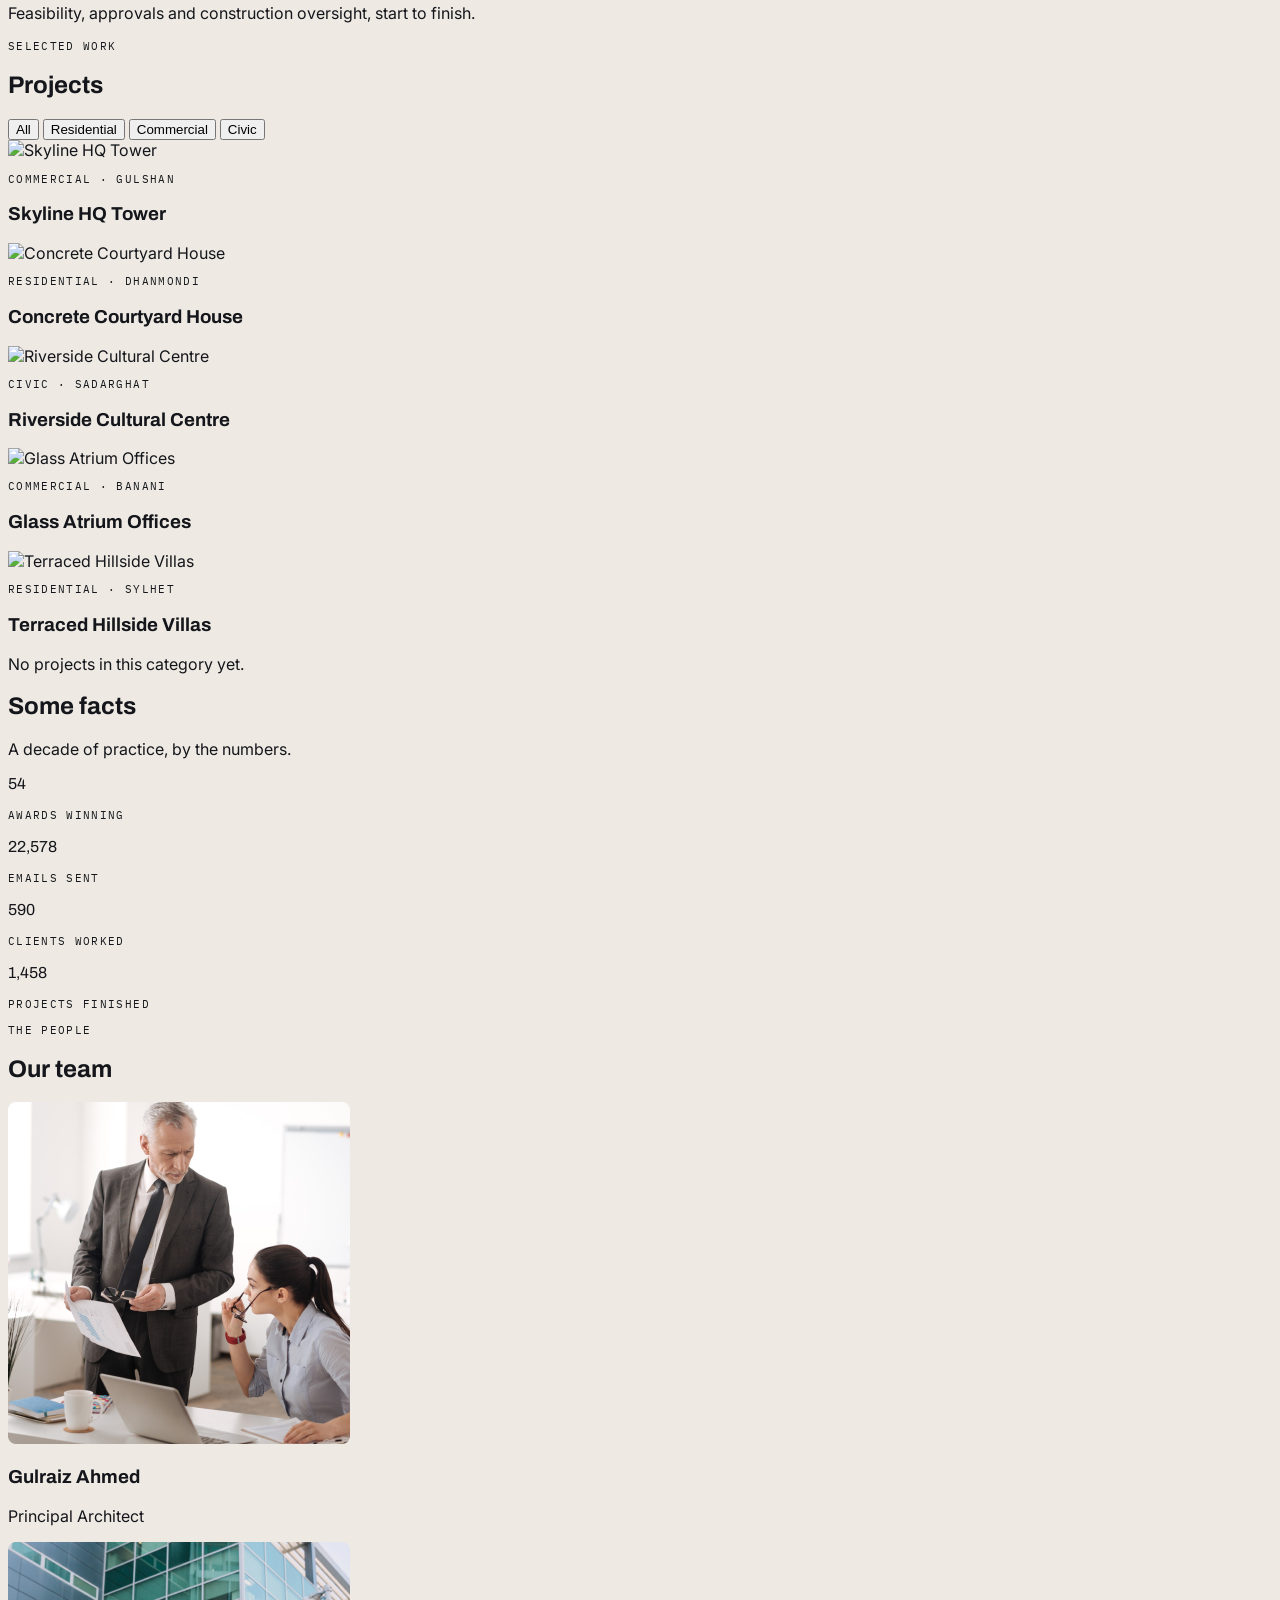
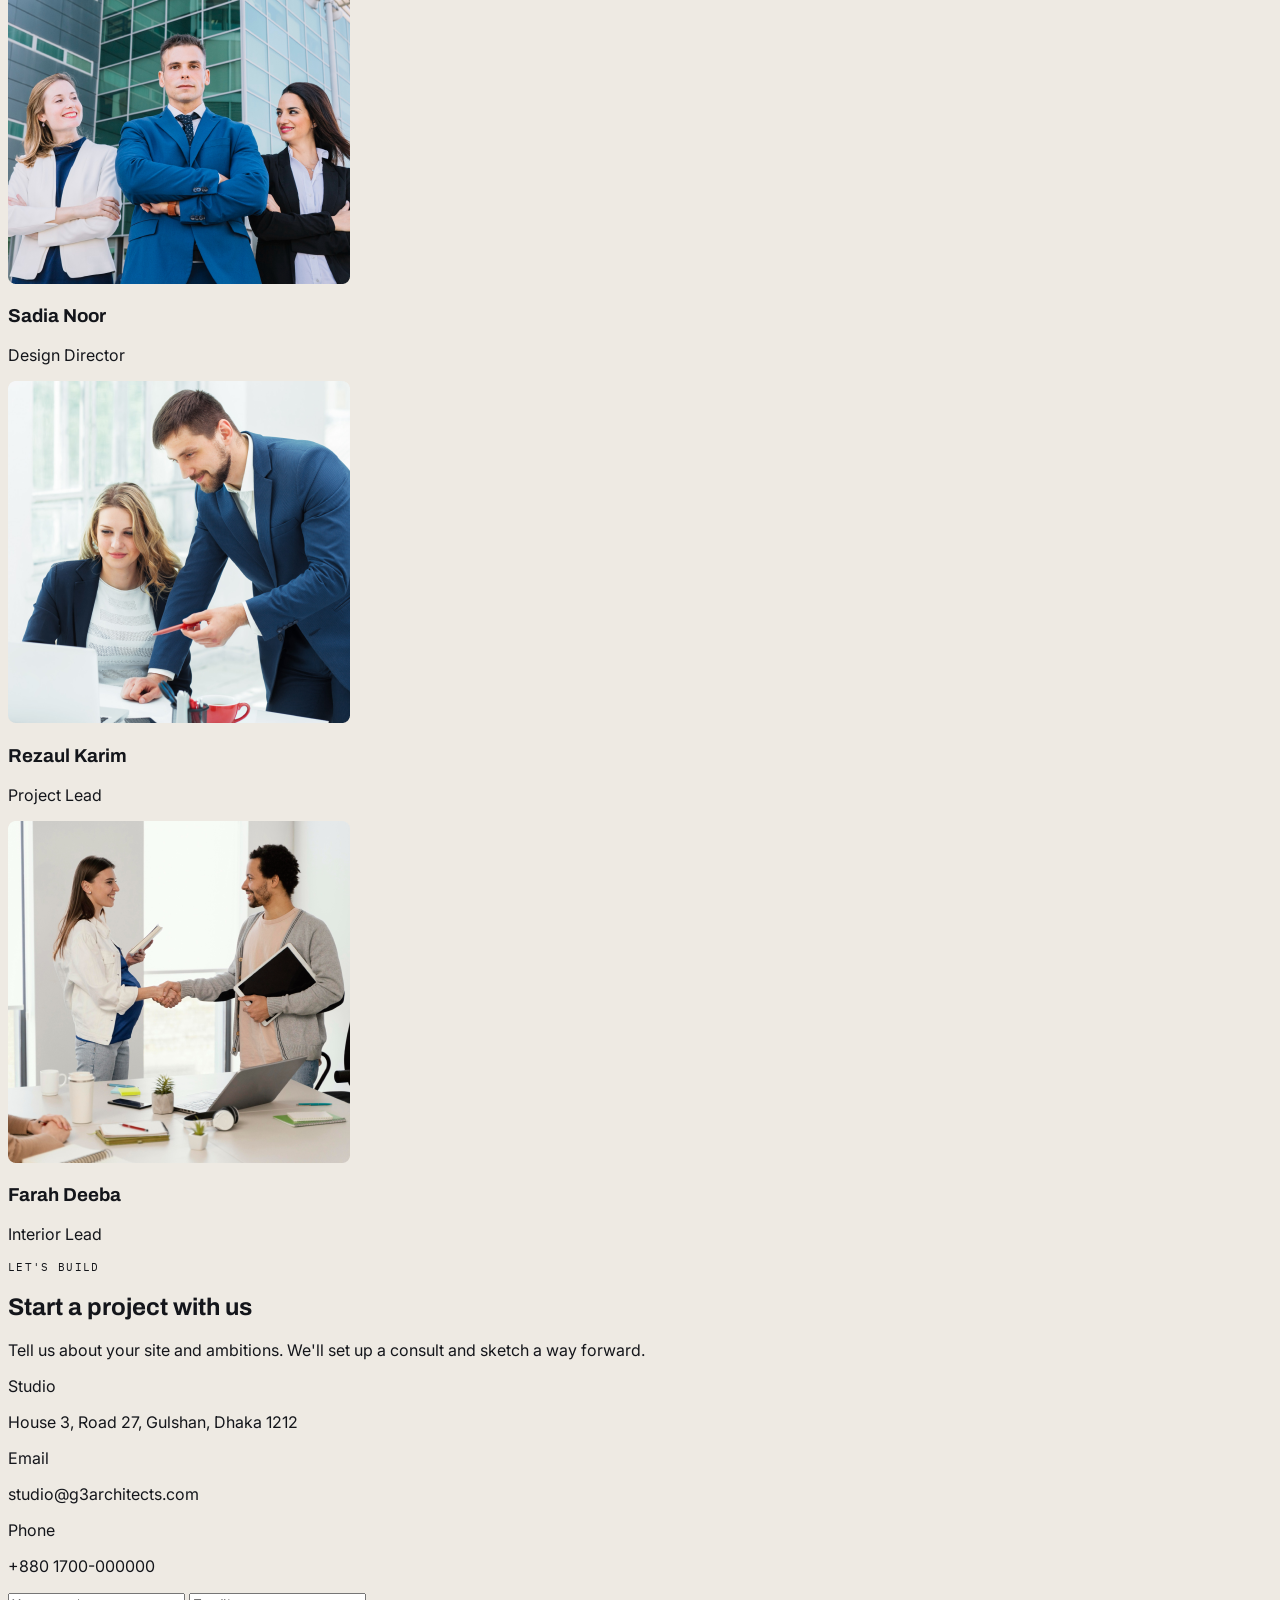
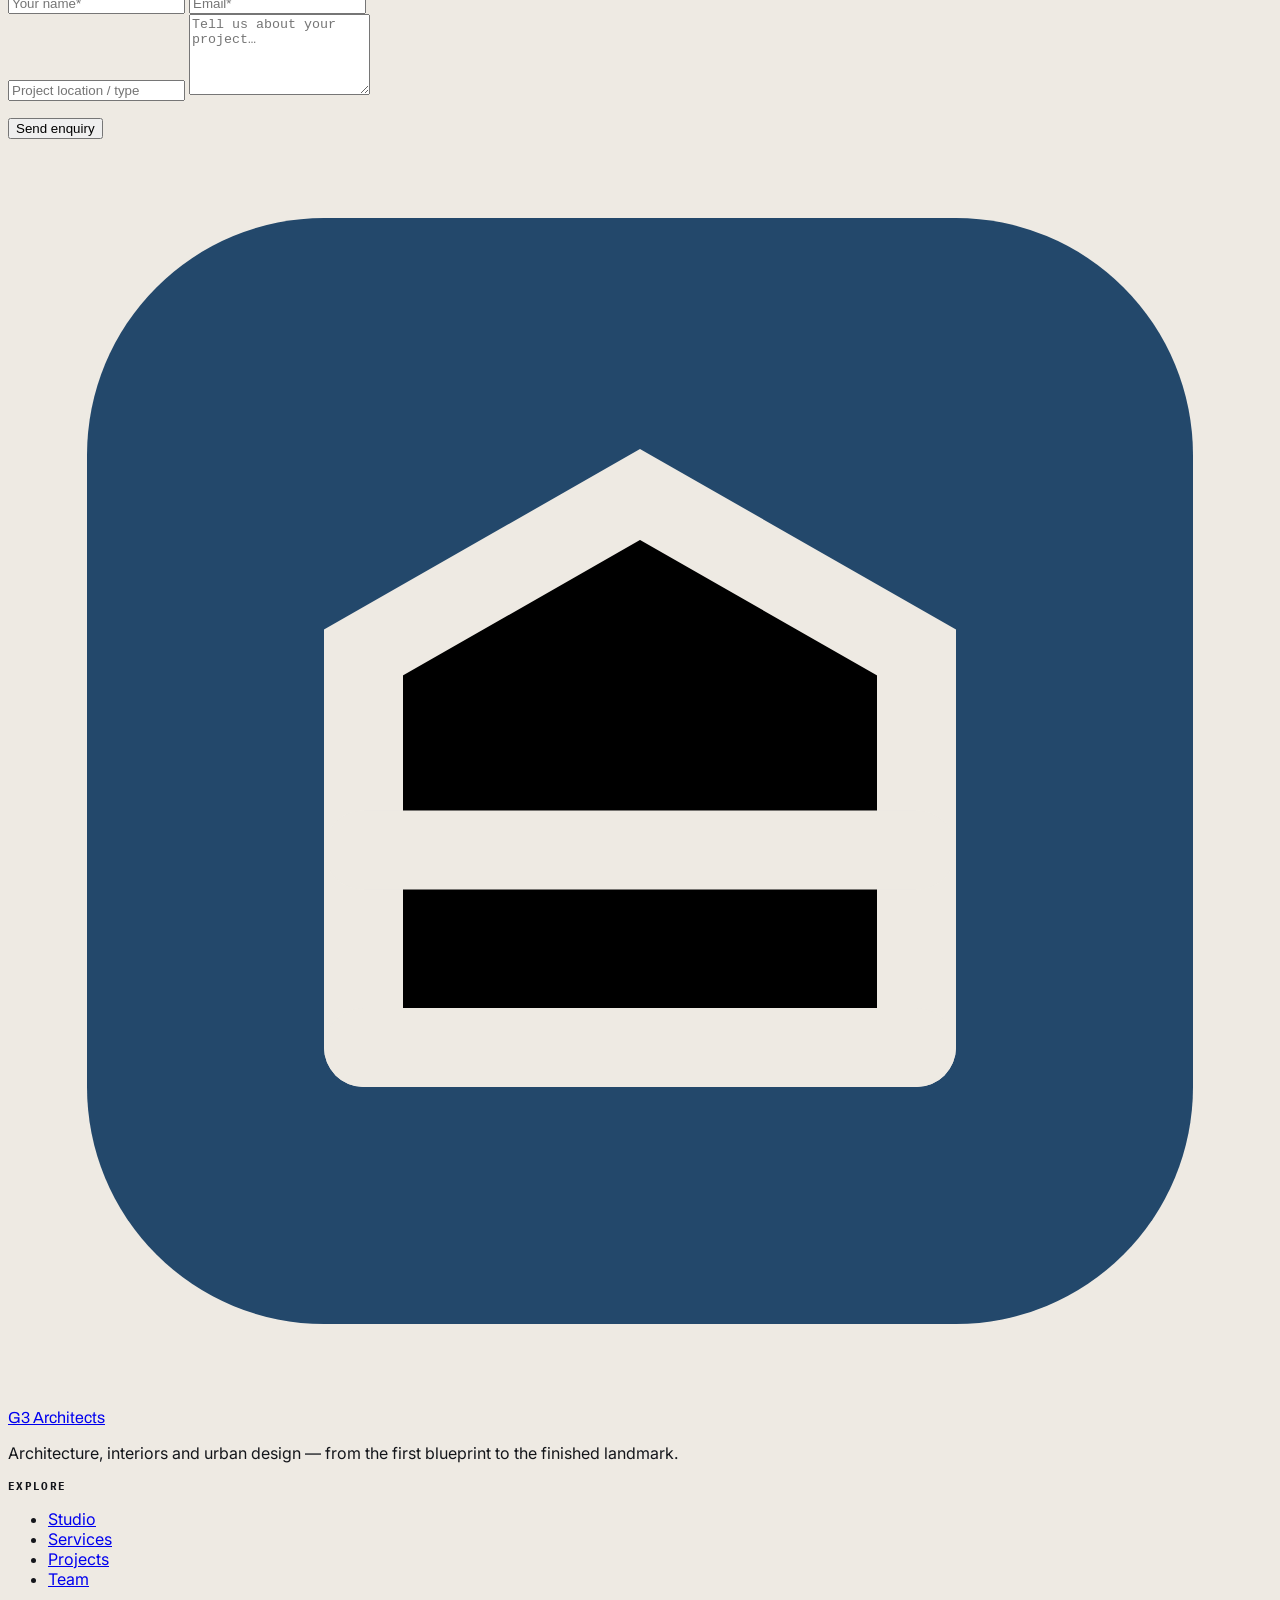
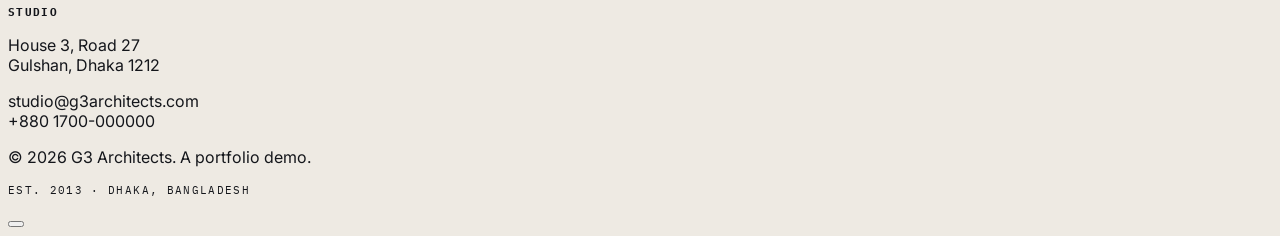
==== commit cdba749e: "Rebuild as a full architecture-studio site — new brand, sections, motion Ground-up redesign of the G" ====
--- a/index.html
+++ b/index.html
@@ -1,139 +1,397 @@
 <!DOCTYPE html>
 <html lang="en">
-<head>
-    <meta charset="UTF-8">
-    <meta name="viewport" content="width=device-width, initial-scale=1.0">
-    <title>architects</title>
-    <link rel="stylesheet" href="style.css">
-</head>
-<body>
-    <section class="bgcolor" >
-        <div class="navpart dsize dflex ">
-            
-                <h2>G3 Architects</h2>
-            
-            <div>
-                <ul class="navmenu dflex">                         
-                    <a href=""><li>Home</li></a>
-                    <a href=""><li>About</li></a>
-                    <a href=""><li>Contact Us</li></a>
-                    <a href=""><li>Login</li></a>
-                </ul>
-            </div>
-        </div>
-    </section>
-    <section class="bgcolor">
-        <div class="banner dsize dflex">
-            <div class="bannertxt dflex">
-                <h1>Brand New 
-                    Group of Architects 
-                    </h1>
-                    <p>There are many variations of passages of Lorem Ipsum available, but the majority have suffered alteration in some form, by injected humour, or randomised words which don't look even</p>
-                    <a href="" > <button class="buttonem"> Explore More</button></a>
-
-            </div>
-                <img src="./images/banner.png" alt="">
-        </div>
-    </section>
-    <section>
-        <div class="feature dsize dflex">
-            <div class="featureimg">
-                <img src="./images/team1.png" alt="">
-            <img src="./images/team2.png" alt="">
-            <img src="./images/team3.png" alt="">
-            <img src="./images/team4.png" alt="">
-            </div>
-            <div class="featuretxt dflex ">
-                <h3><span class="qckclr">Quick list</span> <span class="blcclr">of Our </span><span class="ftrclr">Features</span></h3>
-                <p>There are many variations of passages of Lorem Ipsum available, but the majority have suffered alteration in some form, by injected humour, or randomised words which don't look even</p>
-                <a href="">
-                    <button class="buttonem">Explore More</button>
-                </a>
-            </div>
-        </div>
-    </section>
-    <section>
-        <div class="Experience dsize dflex">
-            <div class="experiencetxt dflex">
-                <h3>Features you will love & enjoy</h3>
-                <p>There are many variations of passages of Lorem Ipsum available, but the majority have suffered alteration in some form, by injected humour, or randomised words which don't look even</p>
-                <div class="exptxtpart">
-                    <h3>Dexktop & Mobile Version</h3>
-                    <p>There are many variations of passages of Lorem Ipsum available, but the majority have suffered alteration in some form, by injected humour, or randomised...........</p>
-                </div>
-                <div class="exptxtpart">
-                    <h3>Drag & Drop Buildern</h3>
-                    <p>There are many variations of passages of Lorem Ipsum available, but the majority have suffered alteration in some form, by injected humour, or randomised...........</p>
-                </div>
-                <div class="exptxtpart">
-                    <h3>Awesome Modern Design</h3>
-                    <p>There are many variations of passages of Lorem Ipsum available, but the majority have suffered alteration in some form, by injected humour, or randomised...........</p>
-                </div>
-                <div class="exptxtpart">
-                    <h3>Super Easy to Edit</h3>
-                    <p>There are many variations of passages of Lorem Ipsum available, but the majority have suffered alteration in some form, by injected humour, or randomised...........</p>
-                </div>
-            </div>
-            
-                
-                <div class="experianceimg ">
-                    <img src="./images/architect.png" alt="">
-                    <button>
-                         <span class="txtsize">10+Year</span>
-                         <br>Experience
-                    </button>
-                </div>
-            
-        </div>
-
-    </section>
-    <section>
-        <div class="fect dsize dflex">
-            <div class="facttxt">
-                <h3>Some Facts</h3>
-            <p>There are many variations of passages of Lorem Ipsum available, but the majority have suffered alteration.</p>
-            </div>
-            <div class="fectboxs">
-                <div class="factbox dflex">
-                    <img src="./images/icons/ribon.png" alt="">
-                    <h3>54</h3>
-                    <p>Awards Winnings</p>
-                </div>
-                <div class="factbox dflex">
-                    <img src="./images/icons/email.png" alt="">
-                    <h3>22578</h3>
-                    <p>Email Send</p>
-                </div>
-                <div class="factbox dflex">
-                    <img src="./images/icons/projects.png" alt="">
-                    <h3>590</h3>
-                    <p>Clients Worked</p>
-                </div>
-                <div class="factbox dflex">
-                    <img src="./images/icons/customers.png" alt="">
-                    <h3>1458</h3>
-                    <p>Project Finished</p>
-                </div>
-            </div>
-        </div>
-    </section>
-    <section>
-        <div class="sponsor dsize">
-            <h3>Our Sponspors</h3>
-            <p>There are many variations of passages of Lorem Ipsum available, but the majority have suffered alteration.</p>
-            <div class="sponsorimg">
-                <img src="./images/sponsors/amazon.png" alt="">
-                <img src="./images/sponsors/figma.png" alt="">
-                <img src="./images/sponsors/google.png" alt="">
-                <img src="./images/sponsors/spotify.png" alt="">
-                <img src="./images/sponsors/telerama.png" alt="">
-            </div>
-        </div>
-    </section>
-    <footer>
-        <div class="footerpart dsize bgcolor">
-            <p>All rights reserved copyright@2023 startup landing page design</p>
-        </div>
+  <head>
+    <meta charset="UTF-8" />
+    <meta name="viewport" content="width=device-width, initial-scale=1.0" />
+    <title>G3 Architects — Architecture, Interiors &amp; Urban Design</title>
+    <meta name="description" content="G3 Architects is a design-led architecture studio shaping homes, workplaces and civic spaces — from first blueprint to finished landmark." />
+    <meta name="theme-color" content="#23486B" />
+    <link rel="icon" type="image/svg+xml" href="data:image/svg+xml,%3Csvg xmlns='http://www.w3.org/2000/svg' viewBox='0 0 32 32'%3E%3Crect x='2' y='2' width='28' height='28' rx='6' fill='%2323486B'/%3E%3Cg stroke='%23EEEAE3' stroke-width='2' stroke-linecap='round'%3E%3Cpath d='M9 23V13l7-4 7 4v10'/%3E%3Cpath d='M9 18h14M9 23h14'/%3E%3C/g%3E%3C/svg%3E" />
+
+    <script src="https://cdn.tailwindcss.com"></script>
+    <script>
+      tailwind.config = {
+        theme: {
+          extend: {
+            colors: {
+              concrete: "#EEEAE3",
+              paper: "#F6F4EF",
+              ink: "#14161B",
+              blueprint: "#23486B",
+              "blueprint-800": "#1A3350",
+              steel: "#6B7178",
+              rust: "#C0592C",
+              line: "#DBD6CB",
+            },
+            fontFamily: {
+              display: ['"Archivo"', "system-ui", "sans-serif"],
+              sans: ['"Inter"', "system-ui", "sans-serif"],
+              mono: ['"IBM Plex Mono"', "ui-monospace", "monospace"],
+            },
+            maxWidth: { shell: "84rem" },
+            keyframes: {
+              marquee: { from: { transform: "translateX(0)" }, to: { transform: "translateX(-50%)" } },
+            },
+            animation: { marquee: "marquee 30s linear infinite" },
+          },
+        },
+      };
+    </script>
+    <script src="https://kit.fontawesome.com/caf2e2e181.js" crossorigin="anonymous"></script>
+    <link rel="preconnect" href="https://fonts.googleapis.com" />
+    <link rel="preconnect" href="https://fonts.gstatic.com" crossorigin />
+    <link href="https://fonts.googleapis.com/css2?family=Archivo:wght@600;700;800;900&family=Inter:wght@400;500;600&family=IBM+Plex+Mono:wght@400;500&display=swap" rel="stylesheet" />
+
+    <style>
+      html { scroll-behavior: smooth; }
+      body { font-family: "Inter", system-ui, sans-serif; background: #EEEAE3; color: #14161B; -webkit-font-smoothing: antialiased; }
+      h1, h2, h3, .font-display { font-family: "Archivo", system-ui, sans-serif; }
+      .font-mono { font-family: "IBM Plex Mono", monospace; }
+      ::selection { background: #23486B; color: #EEEAE3; }
+      :focus-visible { outline: 2px solid #23486B; outline-offset: 3px; }
+      .anno { font-family: "IBM Plex Mono", monospace; font-size: 0.7rem; letter-spacing: 0.12em; text-transform: uppercase; }
+      .reveal { opacity: 0; transform: translateY(24px); transition: opacity .7s cubic-bezier(.16,1,.3,1), transform .7s cubic-bezier(.16,1,.3,1); }
+      .reveal.in { opacity: 1; transform: none; }
+      .reveal[data-d="1"] { transition-delay: .08s; } .reveal[data-d="2"] { transition-delay: .16s; } .reveal[data-d="3"] { transition-delay: .24s; }
+      .marquee-mask { -webkit-mask-image: linear-gradient(90deg, transparent, #000 8%, #000 92%, transparent); mask-image: linear-gradient(90deg, transparent, #000 8%, #000 92%, transparent); }
+      .nav-link::after { content:""; position:absolute; left:0; right:100%; bottom:-4px; height:2px; background:#23486B; transition:right .3s ease; }
+      .nav-link:hover::after, .nav-link.active::after { right:0; }
+      dialog#pm { border:none; border-radius:20px; padding:0; max-width:44rem; width:calc(100% - 2rem); background:#F6F4EF; }
+      dialog#pm::backdrop { background: rgba(20,22,27,.6); }
+      @media (prefers-reduced-motion: reduce) { html{scroll-behavior:auto;} .reveal{opacity:1!important;transform:none!important;transition:none!important;} .animate-marquee{animation:none!important;} }
+    </style>
+  </head>
+
+  <body class="bg-concrete text-ink">
+    <a href="#home" class="sr-only focus:not-sr-only focus:absolute focus:z-[100] focus:m-3 focus:rounded focus:bg-blueprint focus:px-4 focus:py-2 focus:text-concrete">Skip to content</a>
+
+    <!-- HEADER -->
+    <header id="hd" class="fixed inset-x-0 top-0 z-50 transition-all duration-300">
+      <div class="mx-auto flex max-w-shell items-center justify-between px-5 sm:px-8 h-[72px]">
+        <a href="#home" class="flex items-center gap-2.5" aria-label="G3 Architects home">
+          <svg viewBox="0 0 32 32" class="h-9 w-9"><rect x="2" y="2" width="28" height="28" rx="6" fill="#23486B"/><g stroke="#EEEAE3" stroke-width="2" stroke-linecap="round"><path d="M9 23V13l7-4 7 4v10"/><path d="M9 18h14M9 23h14"/></g></svg>
+          <span class="text-lg font-extrabold uppercase tracking-tight font-display">G3 <span class="text-blueprint">Architects</span></span>
+        </a>
+        <nav class="hidden lg:flex items-center gap-8 text-sm font-medium">
+          <a href="#studio" class="nav-link relative text-ink/70 hover:text-ink" data-nav>Studio</a>
+          <a href="#services" class="nav-link relative text-ink/70 hover:text-ink" data-nav>Services</a>
+          <a href="#projects" class="nav-link relative text-ink/70 hover:text-ink" data-nav>Projects</a>
+          <a href="#team" class="nav-link relative text-ink/70 hover:text-ink" data-nav>Team</a>
+          <a href="#contact" class="nav-link relative text-ink/70 hover:text-ink" data-nav>Contact</a>
+        </nav>
+        <div class="flex items-center gap-2">
+          <a href="#contact" class="hidden sm:inline-flex items-center gap-2 rounded-full bg-blueprint px-5 py-2.5 text-sm font-semibold text-concrete hover:bg-blueprint-800">Start a project <i class="fa-solid fa-arrow-right -rotate-45 text-[11px]"></i></a>
+          <button id="mb" class="lg:hidden grid h-10 w-10 place-items-center rounded-full border border-ink/15" aria-label="Menu" aria-expanded="false"><i class="fa-solid fa-bars"></i></button>
+        </div>
+      </div>
+      <div id="mm" class="hidden lg:hidden border-t border-line bg-paper">
+        <nav class="mx-auto flex max-w-shell flex-col px-5 py-3 sm:px-8">
+          <a href="#studio" class="rounded px-3 py-3 font-medium text-ink/80 hover:bg-concrete" data-mnav>Studio</a>
+          <a href="#services" class="rounded px-3 py-3 font-medium text-ink/80 hover:bg-concrete" data-mnav>Services</a>
+          <a href="#projects" class="rounded px-3 py-3 font-medium text-ink/80 hover:bg-concrete" data-mnav>Projects</a>
+          <a href="#team" class="rounded px-3 py-3 font-medium text-ink/80 hover:bg-concrete" data-mnav>Team</a>
+          <a href="#contact" class="rounded px-3 py-3 font-medium text-ink/80 hover:bg-concrete" data-mnav>Contact</a>
+          <a href="#contact" class="mt-2 inline-flex items-center justify-center gap-2 rounded-full bg-blueprint px-5 py-3 font-semibold text-concrete" data-mnav>Start a project <i class="fa-solid fa-arrow-right -rotate-45 text-[11px]"></i></a>
+        </nav>
+      </div>
+    </header>
+
+    <!-- HERO -->
+    <section id="home" class="relative min-h-[92vh] pt-[72px]">
+      <img src="https://images.unsplash.com/photo-1487958449943-2429e8be8625?auto=format&fit=crop&w=2000&q=80" alt="A landmark building by G3 Architects" class="absolute inset-0 h-full w-full object-cover" />
+      <div class="absolute inset-0 bg-gradient-to-r from-ink/85 via-ink/55 to-ink/20"></div>
+      <div class="relative mx-auto flex min-h-[calc(92vh-72px)] max-w-shell flex-col justify-center px-5 py-16 sm:px-8">
+        <div class="reveal max-w-3xl">
+          <p class="anno flex items-center gap-3 text-concrete/70"><span class="h-px w-8 bg-rust"></span> Architecture · Interiors · Urban Design</p>
+          <h1 class="mt-5 text-[2.7rem] font-extrabold uppercase leading-[0.95] tracking-tight text-concrete sm:text-6xl xl:text-7xl">
+            We build the spaces<br />cities <span class="text-rust">remember.</span>
+          </h1>
+          <p class="mt-6 max-w-xl text-lg leading-relaxed text-concrete/80">
+            G3 Architects is a design-led studio turning bold ideas into buildings that last — from the
+            first blueprint to the day the doors open.
+          </p>
+          <div class="mt-8 flex flex-wrap items-center gap-3">
+            <a href="#projects" class="inline-flex items-center gap-2 rounded-full bg-rust px-6 py-3.5 text-sm font-semibold text-white hover:opacity-90">See our projects <i class="fa-solid fa-arrow-right -rotate-45"></i></a>
+            <a href="#contact" class="inline-flex items-center gap-2 rounded-full border border-concrete/40 px-6 py-3.5 text-sm font-semibold text-concrete hover:bg-concrete hover:text-ink">Book a consult</a>
+          </div>
+        </div>
+        <div class="reveal mt-14 grid max-w-2xl grid-cols-3 gap-6 border-t border-concrete/20 pt-6" data-d="1">
+          <div><p class="font-display text-3xl font-extrabold text-concrete">10<span class="text-rust">+</span></p><p class="anno mt-1 text-concrete/60">Years building</p></div>
+          <div><p class="font-display text-3xl font-extrabold text-concrete">1458</p><p class="anno mt-1 text-concrete/60">Projects finished</p></div>
+          <div><p class="font-display text-3xl font-extrabold text-concrete">54</p><p class="anno mt-1 text-concrete/60">Awards won</p></div>
+        </div>
+      </div>
+      <p class="anno absolute bottom-6 right-6 hidden text-concrete/50 lg:block">N 23.8103° · E 90.4125° — Dhaka</p>
+    </section>
+
+    <!-- CLIENTS MARQUEE -->
+    <section class="border-y border-line bg-paper py-5">
+      <div class="marquee-mask overflow-hidden">
+        <div class="flex w-max animate-marquee items-center gap-12 opacity-70">
+          <span class="anno text-steel">Trusted by</span>
+          <img src="./images/sponsors/amazon.png" class="h-6" alt="Amazon" />
+          <img src="./images/sponsors/google.png" class="h-6" alt="Google" />
+          <img src="./images/sponsors/figma.png" class="h-6" alt="Figma" />
+          <img src="./images/sponsors/spotify.png" class="h-6" alt="Spotify" />
+          <img src="./images/sponsors/telerama.png" class="h-6" alt="Telerama" />
+          <span class="anno text-steel">Trusted by</span>
+          <img src="./images/sponsors/amazon.png" class="h-6" alt="Amazon" />
+          <img src="./images/sponsors/google.png" class="h-6" alt="Google" />
+          <img src="./images/sponsors/figma.png" class="h-6" alt="Figma" />
+          <img src="./images/sponsors/spotify.png" class="h-6" alt="Spotify" />
+          <img src="./images/sponsors/telerama.png" class="h-6" alt="Telerama" />
+        </div>
+      </div>
+    </section>
+
+    <!-- STUDIO / ABOUT -->
+    <section id="studio" class="scroll-mt-24 py-20 sm:py-28">
+      <div class="mx-auto grid max-w-shell items-center gap-12 px-5 sm:px-8 lg:grid-cols-2">
+        <div class="reveal relative">
+          <img src="https://images.unsplash.com/photo-1486406146926-c627a92ad1ab?auto=format&fit=crop&w=1200&q=80" alt="Inside a G3 Architects building" class="h-[440px] w-full rounded-2xl object-cover" />
+          <div class="absolute -bottom-5 -right-4 hidden rounded-2xl bg-blueprint px-6 py-5 text-concrete shadow-xl sm:block">
+            <p class="font-display text-4xl font-extrabold leading-none">10<span class="text-rust">+</span></p>
+            <p class="anno mt-1 text-concrete/70">Years of practice</p>
+          </div>
+        </div>
+        <div class="reveal" data-d="1">
+          <p class="anno flex items-center gap-3 text-blueprint"><span class="h-px w-8 bg-blueprint"></span> The studio</p>
+          <h2 class="mt-4 text-4xl font-extrabold uppercase tracking-tight sm:text-5xl">A brand-new group of architects</h2>
+          <p class="mt-5 text-lg leading-relaxed text-steel">
+            We're a Dhaka-based practice of architects, interior designers and urban thinkers who believe
+            good buildings start with good questions. We design for how people actually live, move and
+            gather — then we sweat every detail until it's built.
+          </p>
+          <div class="mt-8 grid gap-x-8 gap-y-6 sm:grid-cols-2">
+            <div class="border-t border-line pt-4"><h3 class="font-display text-lg font-bold">Desktop &amp; mobile-ready</h3><p class="mt-1 text-sm text-steel">Plans, 3D walkthroughs and documents you can review anywhere.</p></div>
+            <div class="border-t border-line pt-4"><h3 class="font-display text-lg font-bold">Modern, timeless design</h3><p class="mt-1 text-sm text-steel">Contemporary form with materials chosen to age with grace.</p></div>
+            <div class="border-t border-line pt-4"><h3 class="font-display text-lg font-bold">Built to spec</h3><p class="mt-1 text-sm text-steel">We supervise on site so the design intent survives construction.</p></div>
+            <div class="border-t border-line pt-4"><h3 class="font-display text-lg font-bold">Easy to work with</h3><p class="mt-1 text-sm text-steel">One point of contact, clear milestones, honest budgets.</p></div>
+          </div>
+        </div>
+      </div>
+    </section>
+
+    <!-- SERVICES -->
+    <section id="services" class="scroll-mt-24 bg-ink py-20 text-concrete sm:py-28">
+      <div class="mx-auto max-w-shell px-5 sm:px-8">
+        <div class="reveal flex flex-wrap items-end justify-between gap-6">
+          <div class="max-w-xl">
+            <p class="anno flex items-center gap-3 text-rust"><span class="h-px w-8 bg-rust"></span> What we do</p>
+            <h2 class="mt-4 text-4xl font-extrabold uppercase tracking-tight sm:text-5xl">Services, blueprint to build</h2>
+          </div>
+          <p class="max-w-sm text-concrete/60">A full-service studio — you brief us once, and we carry it all the way to handover.</p>
+        </div>
+        <div class="mt-14 grid gap-px overflow-hidden rounded-2xl border border-concrete/10 bg-concrete/10 sm:grid-cols-2 lg:grid-cols-3">
+          <div class="reveal bg-ink p-8 transition-colors hover:bg-blueprint-800"><span class="anno text-rust">01</span><i class="fa-solid fa-drafting-compass mt-4 block text-2xl text-concrete"></i><h3 class="mt-4 font-display text-xl font-bold">Architecture</h3><p class="mt-2 text-sm text-concrete/60">Residential, commercial and civic buildings, designed and documented to build.</p></div>
+          <div class="reveal bg-ink p-8 transition-colors hover:bg-blueprint-800" data-d="1"><span class="anno text-rust">02</span><i class="fa-solid fa-couch mt-4 block text-2xl text-concrete"></i><h3 class="mt-4 font-display text-xl font-bold">Interior Design</h3><p class="mt-2 text-sm text-concrete/60">Interiors that carry the architecture through to the last fixture and finish.</p></div>
+          <div class="reveal bg-ink p-8 transition-colors hover:bg-blueprint-800" data-d="2"><span class="anno text-rust">03</span><i class="fa-solid fa-city mt-4 block text-2xl text-concrete"></i><h3 class="mt-4 font-display text-xl font-bold">Urban Design</h3><p class="mt-2 text-sm text-concrete/60">Masterplans and public realm that make neighbourhoods work better.</p></div>
+          <div class="reveal bg-ink p-8 transition-colors hover:bg-blueprint-800"><span class="anno text-rust">04</span><i class="fa-solid fa-tree mt-4 block text-2xl text-concrete"></i><h3 class="mt-4 font-display text-xl font-bold">Landscape</h3><p class="mt-2 text-sm text-concrete/60">Gardens, courtyards and terraces that connect buildings to the outdoors.</p></div>
+          <div class="reveal bg-ink p-8 transition-colors hover:bg-blueprint-800" data-d="1"><span class="anno text-rust">05</span><i class="fa-solid fa-vr-cardboard mt-4 block text-2xl text-concrete"></i><h3 class="mt-4 font-display text-xl font-bold">3D &amp; BIM</h3><p class="mt-2 text-sm text-concrete/60">Photoreal visuals and coordinated BIM models before a brick is laid.</p></div>
+          <div class="reveal bg-ink p-8 transition-colors hover:bg-blueprint-800" data-d="2"><span class="anno text-rust">06</span><i class="fa-solid fa-helmet-safety mt-4 block text-2xl text-concrete"></i><h3 class="mt-4 font-display text-xl font-bold">Consulting</h3><p class="mt-2 text-sm text-concrete/60">Feasibility, approvals and construction oversight, start to finish.</p></div>
+        </div>
+      </div>
+    </section>
+
+    <!-- PROJECTS -->
+    <section id="projects" class="scroll-mt-24 py-20 sm:py-28">
+      <div class="mx-auto max-w-shell px-5 sm:px-8">
+        <div class="reveal flex flex-wrap items-end justify-between gap-6">
+          <div class="max-w-xl">
+            <p class="anno flex items-center gap-3 text-blueprint"><span class="h-px w-8 bg-blueprint"></span> Selected work</p>
+            <h2 class="mt-4 text-4xl font-extrabold uppercase tracking-tight sm:text-5xl">Projects</h2>
+          </div>
+          <div id="pf" class="flex flex-wrap gap-2">
+            <button class="fb is-active rounded-full border border-blueprint bg-blueprint px-4 py-2 text-sm font-medium text-concrete" data-filter="all">All</button>
+            <button class="fb rounded-full border border-line px-4 py-2 text-sm font-medium text-ink/70 hover:border-blueprint/50" data-filter="Residential">Residential</button>
+            <button class="fb rounded-full border border-line px-4 py-2 text-sm font-medium text-ink/70 hover:border-blueprint/50" data-filter="Commercial">Commercial</button>
+            <button class="fb rounded-full border border-line px-4 py-2 text-sm font-medium text-ink/70 hover:border-blueprint/50" data-filter="Civic">Civic</button>
+          </div>
+        </div>
+        <div id="pg" class="mt-12 grid grid-cols-1 gap-5 sm:grid-cols-2 lg:grid-cols-3">
+          <article class="pj reveal sm:col-span-2 lg:row-span-2" data-cat="Commercial" data-title="Skyline HQ Tower" data-tag="Commercial · Gulshan" data-img="https://images.unsplash.com/photo-1449824913935-59a10b8d2000?auto=format&fit=crop&w=1400&q=80" data-desc="A 22-storey headquarters wrapped in a high-performance glass facade, with sky gardens on every third floor and a public plaza at its base.">
+            <div class="group relative h-full overflow-hidden rounded-2xl">
+              <img src="https://images.unsplash.com/photo-1449824913935-59a10b8d2000?auto=format&fit=crop&w=1400&q=80" alt="Skyline HQ Tower" class="h-72 w-full object-cover transition-transform duration-500 group-hover:scale-105 lg:h-full" />
+              <div class="absolute inset-0 bg-gradient-to-t from-ink/85 to-transparent"></div>
+              <div class="absolute inset-x-0 bottom-0 flex items-end justify-between p-6"><div><p class="anno text-concrete/70">Commercial · Gulshan</p><h3 class="mt-1 font-display text-2xl font-bold text-concrete">Skyline HQ Tower</h3></div><span class="grid h-11 w-11 place-items-center rounded-full bg-rust text-white transition-transform group-hover:rotate-45"><i class="fa-solid fa-arrow-right -rotate-45"></i></span></div>
+            </div>
+          </article>
+          <article class="pj reveal" data-cat="Residential" data-title="Concrete Courtyard House" data-tag="Residential · Dhanmondi" data-img="https://images.unsplash.com/photo-1600585154340-be6161a56a0c?auto=format&fit=crop&w=1200&q=80" data-desc="A private family home organised around a shaded courtyard, using board-formed concrete, warm timber and deep overhangs for the local climate." data-d="1">
+            <div class="group relative overflow-hidden rounded-2xl">
+              <img src="https://images.unsplash.com/photo-1600585154340-be6161a56a0c?auto=format&fit=crop&w=1200&q=80" alt="Concrete Courtyard House" class="h-72 w-full object-cover transition-transform duration-500 group-hover:scale-105" />
+              <div class="absolute inset-0 bg-gradient-to-t from-ink/85 to-transparent"></div>
+              <div class="absolute inset-x-0 bottom-0 flex items-end justify-between p-6"><div><p class="anno text-concrete/70">Residential · Dhanmondi</p><h3 class="mt-1 font-display text-xl font-bold text-concrete">Concrete Courtyard House</h3></div><span class="grid h-11 w-11 place-items-center rounded-full bg-rust text-white transition-transform group-hover:rotate-45"><i class="fa-solid fa-arrow-right -rotate-45"></i></span></div>
+            </div>
+          </article>
+          <article class="pj reveal" data-cat="Civic" data-title="Riverside Cultural Centre" data-tag="Civic · Sadarghat" data-img="https://images.unsplash.com/photo-1470723710355-95304d8aece4?auto=format&fit=crop&w=1200&q=80" data-desc="A cultural centre and library with a sweeping public stair, naturally ventilated galleries and a rooftop that opens to the river." data-d="2">
+            <div class="group relative overflow-hidden rounded-2xl">
+              <img src="https://images.unsplash.com/photo-1470723710355-95304d8aece4?auto=format&fit=crop&w=1200&q=80" alt="Riverside Cultural Centre" class="h-72 w-full object-cover transition-transform duration-500 group-hover:scale-105" />
+              <div class="absolute inset-0 bg-gradient-to-t from-ink/85 to-transparent"></div>
+              <div class="absolute inset-x-0 bottom-0 flex items-end justify-between p-6"><div><p class="anno text-concrete/70">Civic · Sadarghat</p><h3 class="mt-1 font-display text-xl font-bold text-concrete">Riverside Cultural Centre</h3></div><span class="grid h-11 w-11 place-items-center rounded-full bg-rust text-white transition-transform group-hover:rotate-45"><i class="fa-solid fa-arrow-right -rotate-45"></i></span></div>
+            </div>
+          </article>
+          <article class="pj reveal" data-cat="Commercial" data-title="Glass Atrium Offices" data-tag="Commercial · Banani" data-img="https://images.unsplash.com/photo-1524758631624-e2822e304c36?auto=format&fit=crop&w=1200&q=80" data-desc="A mid-rise workplace built around a full-height planted atrium that brings daylight and greenery deep into every floorplate.">
+            <div class="group relative overflow-hidden rounded-2xl">
+              <img src="https://images.unsplash.com/photo-1524758631624-e2822e304c36?auto=format&fit=crop&w=1200&q=80" alt="Glass Atrium Offices" class="h-72 w-full object-cover transition-transform duration-500 group-hover:scale-105" />
+              <div class="absolute inset-0 bg-gradient-to-t from-ink/85 to-transparent"></div>
+              <div class="absolute inset-x-0 bottom-0 flex items-end justify-between p-6"><div><p class="anno text-concrete/70">Commercial · Banani</p><h3 class="mt-1 font-display text-xl font-bold text-concrete">Glass Atrium Offices</h3></div><span class="grid h-11 w-11 place-items-center rounded-full bg-rust text-white transition-transform group-hover:rotate-45"><i class="fa-solid fa-arrow-right -rotate-45"></i></span></div>
+            </div>
+          </article>
+          <article class="pj reveal sm:col-span-2" data-cat="Residential" data-title="Terraced Hillside Villas" data-tag="Residential · Sylhet" data-img="https://images.unsplash.com/photo-1460574283810-2aab119d8511?auto=format&fit=crop&w=1400&q=80" data-desc="A set of stepped villas that follow the slope, each with a private terrace framing the valley view and shared landscaped paths between." data-d="1">
+            <div class="group relative overflow-hidden rounded-2xl">
+              <img src="https://images.unsplash.com/photo-1460574283810-2aab119d8511?auto=format&fit=crop&w=1400&q=80" alt="Terraced Hillside Villas" class="h-72 w-full object-cover transition-transform duration-500 group-hover:scale-105" />
+              <div class="absolute inset-0 bg-gradient-to-t from-ink/85 to-transparent"></div>
+              <div class="absolute inset-x-0 bottom-0 flex items-end justify-between p-6"><div><p class="anno text-concrete/70">Residential · Sylhet</p><h3 class="mt-1 font-display text-2xl font-bold text-concrete">Terraced Hillside Villas</h3></div><span class="grid h-11 w-11 place-items-center rounded-full bg-rust text-white transition-transform group-hover:rotate-45"><i class="fa-solid fa-arrow-right -rotate-45"></i></span></div>
+            </div>
+          </article>
+        </div>
+        <p id="pe" class="hidden py-12 text-center text-steel">No projects in this category yet.</p>
+      </div>
+    </section>
+
+    <!-- FACTS (count-up) -->
+    <section class="bg-blueprint py-16 text-concrete sm:py-20">
+      <div class="mx-auto max-w-shell px-5 sm:px-8">
+        <div class="reveal mb-10 max-w-xl"><h2 class="text-3xl font-extrabold uppercase tracking-tight sm:text-4xl">Some facts</h2><p class="mt-2 text-concrete/60">A decade of practice, by the numbers.</p></div>
+        <div class="grid grid-cols-2 gap-8 lg:grid-cols-4">
+          <div class="reveal border-t border-concrete/20 pt-5"><p class="font-display text-5xl font-extrabold" data-count="54">0</p><p class="anno mt-2 text-concrete/60">Awards winning</p></div>
+          <div class="reveal border-t border-concrete/20 pt-5" data-d="1"><p class="font-display text-5xl font-extrabold" data-count="22578">0</p><p class="anno mt-2 text-concrete/60">Emails sent</p></div>
+          <div class="reveal border-t border-concrete/20 pt-5" data-d="2"><p class="font-display text-5xl font-extrabold" data-count="590">0</p><p class="anno mt-2 text-concrete/60">Clients worked</p></div>
+          <div class="reveal border-t border-concrete/20 pt-5" data-d="3"><p class="font-display text-5xl font-extrabold" data-count="1458">0</p><p class="anno mt-2 text-concrete/60">Projects finished</p></div>
+        </div>
+      </div>
+    </section>
+
+    <!-- TEAM -->
+    <section id="team" class="scroll-mt-24 py-20 sm:py-28">
+      <div class="mx-auto max-w-shell px-5 sm:px-8">
+        <div class="reveal mx-auto max-w-2xl text-center">
+          <p class="anno flex items-center justify-center gap-3 text-blueprint"><span class="h-px w-8 bg-blueprint"></span> The people</p>
+          <h2 class="mt-4 text-4xl font-extrabold uppercase tracking-tight sm:text-5xl">Our team</h2>
+        </div>
+        <div class="mt-14 grid grid-cols-2 gap-6 lg:grid-cols-4">
+          <div class="reveal group"><div class="relative overflow-hidden rounded-2xl"><img src="./images/team1.png" alt="Principal Architect" class="aspect-[4/5] w-full object-cover transition-transform duration-500 group-hover:scale-105" /><div class="absolute inset-x-0 bottom-0 flex justify-center gap-3 bg-gradient-to-t from-ink/80 to-transparent p-4 opacity-0 transition-opacity group-hover:opacity-100"><a href="#" onclick="return false" class="text-concrete/80 hover:text-rust"><i class="fa-brands fa-linkedin text-lg"></i></a><a href="#" onclick="return false" class="text-concrete/80 hover:text-rust"><i class="fa-brands fa-behance text-lg"></i></a></div></div><h3 class="mt-4 font-display text-lg font-bold">Gulraiz Ahmed</h3><p class="text-sm text-steel">Principal Architect</p></div>
+          <div class="reveal group" data-d="1"><div class="relative overflow-hidden rounded-2xl"><img src="./images/team2.png" alt="Design Director" class="aspect-[4/5] w-full object-cover transition-transform duration-500 group-hover:scale-105" /><div class="absolute inset-x-0 bottom-0 flex justify-center gap-3 bg-gradient-to-t from-ink/80 to-transparent p-4 opacity-0 transition-opacity group-hover:opacity-100"><a href="#" onclick="return false" class="text-concrete/80 hover:text-rust"><i class="fa-brands fa-linkedin text-lg"></i></a><a href="#" onclick="return false" class="text-concrete/80 hover:text-rust"><i class="fa-brands fa-behance text-lg"></i></a></div></div><h3 class="mt-4 font-display text-lg font-bold">Sadia Noor</h3><p class="text-sm text-steel">Design Director</p></div>
+          <div class="reveal group" data-d="2"><div class="relative overflow-hidden rounded-2xl"><img src="./images/team3.png" alt="Project Lead" class="aspect-[4/5] w-full object-cover transition-transform duration-500 group-hover:scale-105" /><div class="absolute inset-x-0 bottom-0 flex justify-center gap-3 bg-gradient-to-t from-ink/80 to-transparent p-4 opacity-0 transition-opacity group-hover:opacity-100"><a href="#" onclick="return false" class="text-concrete/80 hover:text-rust"><i class="fa-brands fa-linkedin text-lg"></i></a><a href="#" onclick="return false" class="text-concrete/80 hover:text-rust"><i class="fa-brands fa-behance text-lg"></i></a></div></div><h3 class="mt-4 font-display text-lg font-bold">Rezaul Karim</h3><p class="text-sm text-steel">Project Lead</p></div>
+          <div class="reveal group" data-d="3"><div class="relative overflow-hidden rounded-2xl"><img src="./images/team4.png" alt="Interior Lead" class="aspect-[4/5] w-full object-cover transition-transform duration-500 group-hover:scale-105" /><div class="absolute inset-x-0 bottom-0 flex justify-center gap-3 bg-gradient-to-t from-ink/80 to-transparent p-4 opacity-0 transition-opacity group-hover:opacity-100"><a href="#" onclick="return false" class="text-concrete/80 hover:text-rust"><i class="fa-brands fa-linkedin text-lg"></i></a><a href="#" onclick="return false" class="text-concrete/80 hover:text-rust"><i class="fa-brands fa-behance text-lg"></i></a></div></div><h3 class="mt-4 font-display text-lg font-bold">Farah Deeba</h3><p class="text-sm text-steel">Interior Lead</p></div>
+        </div>
+      </div>
+    </section>
+
+    <!-- CONTACT -->
+    <section id="contact" class="scroll-mt-24 bg-ink py-20 text-concrete sm:py-28">
+      <div class="mx-auto grid max-w-shell gap-12 px-5 sm:px-8 lg:grid-cols-[0.9fr_1.1fr]">
+        <div class="reveal">
+          <p class="anno flex items-center gap-3 text-rust"><span class="h-px w-8 bg-rust"></span> Let's build</p>
+          <h2 class="mt-4 text-4xl font-extrabold uppercase tracking-tight sm:text-5xl">Start a project with us</h2>
+          <p class="mt-4 max-w-md text-concrete/60">Tell us about your site and ambitions. We'll set up a consult and sketch a way forward.</p>
+          <div class="mt-10 space-y-5">
+            <div class="flex items-start gap-4"><span class="grid h-11 w-11 shrink-0 place-items-center rounded-xl bg-concrete/10 text-rust"><i class="fa-solid fa-location-dot"></i></span><div><p class="font-semibold">Studio</p><p class="text-concrete/60">House 3, Road 27, Gulshan, Dhaka 1212</p></div></div>
+            <div class="flex items-start gap-4"><span class="grid h-11 w-11 shrink-0 place-items-center rounded-xl bg-concrete/10 text-rust"><i class="fa-solid fa-envelope"></i></span><div><p class="font-semibold">Email</p><p class="text-concrete/60">studio@g3architects.com</p></div></div>
+            <div class="flex items-start gap-4"><span class="grid h-11 w-11 shrink-0 place-items-center rounded-xl bg-concrete/10 text-rust"><i class="fa-solid fa-phone"></i></span><div><p class="font-semibold">Phone</p><p class="text-concrete/60">+880 1700-000000</p></div></div>
+          </div>
+        </div>
+        <form id="cf" class="reveal rounded-3xl border border-concrete/15 bg-concrete/5 p-6 sm:p-8" novalidate data-d="1">
+          <div class="grid gap-4 sm:grid-cols-2">
+            <input name="name" required placeholder="Your name*" class="w-full rounded-xl border border-concrete/20 bg-concrete/5 px-4 py-3 text-concrete placeholder:text-concrete/40 focus:border-rust focus:outline-none" />
+            <input type="email" name="email" required placeholder="Email*" class="w-full rounded-xl border border-concrete/20 bg-concrete/5 px-4 py-3 text-concrete placeholder:text-concrete/40 focus:border-rust focus:outline-none" />
+          </div>
+          <input name="subject" placeholder="Project location / type" class="mt-4 w-full rounded-xl border border-concrete/20 bg-concrete/5 px-4 py-3 text-concrete placeholder:text-concrete/40 focus:border-rust focus:outline-none" />
+          <textarea name="message" required rows="5" placeholder="Tell us about your project…" class="mt-4 w-full rounded-xl border border-concrete/20 bg-concrete/5 px-4 py-3 text-concrete placeholder:text-concrete/40 focus:border-rust focus:outline-none"></textarea>
+          <p id="cs" class="mt-4 hidden text-center font-medium" role="status"></p>
+          <button class="mt-5 inline-flex w-full items-center justify-center gap-2 rounded-full bg-rust px-6 py-3.5 font-semibold text-white hover:opacity-90" type="submit">Send enquiry <i class="fa-solid fa-arrow-right -rotate-45"></i></button>
+        </form>
+      </div>
+    </section>
+
+    <!-- FOOTER -->
+    <footer class="bg-blueprint-800 text-concrete">
+      <div class="mx-auto max-w-shell px-5 py-14 sm:px-8">
+        <div class="grid gap-10 md:grid-cols-[1.5fr_1fr_1fr]">
+          <div class="max-w-xs">
+            <a href="#home" class="flex items-center gap-2.5"><svg viewBox="0 0 32 32" class="h-9 w-9"><rect x="2" y="2" width="28" height="28" rx="6" fill="#23486B"/><g stroke="#EEEAE3" stroke-width="2" stroke-linecap="round"><path d="M9 23V13l7-4 7 4v10"/><path d="M9 18h14M9 23h14"/></g></svg><span class="text-lg font-extrabold uppercase tracking-tight font-display">G3 Architects</span></a>
+            <p class="mt-4 text-sm leading-relaxed text-concrete/50">Architecture, interiors and urban design — from the first blueprint to the finished landmark.</p>
+            <div class="mt-5 flex gap-3">
+              <a href="#" onclick="return false" aria-label="Instagram" class="grid h-9 w-9 place-items-center rounded-full border border-concrete/20 text-concrete/70 hover:border-rust hover:text-rust"><i class="fa-brands fa-instagram"></i></a>
+              <a href="#" onclick="return false" aria-label="LinkedIn" class="grid h-9 w-9 place-items-center rounded-full border border-concrete/20 text-concrete/70 hover:border-rust hover:text-rust"><i class="fa-brands fa-linkedin"></i></a>
+              <a href="#" onclick="return false" aria-label="Behance" class="grid h-9 w-9 place-items-center rounded-full border border-concrete/20 text-concrete/70 hover:border-rust hover:text-rust"><i class="fa-brands fa-behance"></i></a>
+            </div>
+          </div>
+          <div><h3 class="anno mb-4 text-concrete/40">Explore</h3><ul class="space-y-2.5 text-sm text-concrete/70"><li><a href="#studio" class="hover:text-concrete">Studio</a></li><li><a href="#services" class="hover:text-concrete">Services</a></li><li><a href="#projects" class="hover:text-concrete">Projects</a></li><li><a href="#team" class="hover:text-concrete">Team</a></li></ul></div>
+          <div><h3 class="anno mb-4 text-concrete/40">Studio</h3><p class="text-sm text-concrete/60">House 3, Road 27<br />Gulshan, Dhaka 1212</p><p class="mt-3 text-sm text-concrete/60">studio@g3architects.com<br />+880 1700-000000</p></div>
+        </div>
+        <div class="mt-12 flex flex-col items-center justify-between gap-3 border-t border-concrete/10 pt-6 text-sm text-concrete/40 sm:flex-row">
+          <p>© <span id="yr"></span> G3 Architects. A portfolio demo.</p>
+          <p class="anno">Est. 2013 · Dhaka, Bangladesh</p>
+        </div>
+      </div>
     </footer>
-</body>
-</html>+
+    <button id="tt" class="fixed bottom-6 right-6 z-40 grid h-11 w-11 translate-y-4 place-items-center rounded-full bg-blueprint text-concrete opacity-0 shadow-lg transition-all hover:bg-blueprint-800" aria-label="Back to top"><i class="fa-solid fa-arrow-up"></i></button>
+
+    <dialog id="pm">
+      <div class="relative">
+        <button type="button" id="pmc" class="absolute right-4 top-4 z-10 grid h-9 w-9 place-items-center rounded-full bg-ink/60 text-concrete hover:bg-ink" aria-label="Close"><i class="fa-solid fa-xmark"></i></button>
+        <img id="pmi" src="" alt="" class="h-64 w-full rounded-t-[20px] object-cover" />
+        <div class="p-7"><p id="pmt" class="anno text-rust"></p><h3 id="pmh" class="mt-1 font-display text-2xl font-bold"></h3><p id="pmd" class="mt-3 leading-relaxed text-steel"></p><a href="#contact" id="pmcta" class="mt-6 inline-flex items-center gap-2 rounded-full bg-blueprint px-5 py-3 text-sm font-semibold text-concrete">Enquire about this <i class="fa-solid fa-arrow-right -rotate-45 text-xs"></i></a></div>
+      </div>
+    </dialog>
+
+    <script>
+      (function () {
+        var reduce = matchMedia("(prefers-reduced-motion: reduce)").matches;
+        document.getElementById("yr").textContent = new Date().getFullYear();
+        var hd = document.getElementById("hd");
+        function onScroll(){ var s = scrollY>20; hd.classList.toggle("bg-paper/90",s); hd.classList.toggle("backdrop-blur-md",s); hd.classList.toggle("shadow-sm",s); hd.classList.toggle("border-b",s); hd.classList.toggle("border-line",s); var tt=document.getElementById("tt"); tt.classList.toggle("opacity-0",scrollY<400); tt.classList.toggle("translate-y-4",scrollY<400); }
+        addEventListener("scroll", onScroll, {passive:true}); onScroll();
+        var mb=document.getElementById("mb"), mm=document.getElementById("mm");
+        mb.addEventListener("click", function(){ var open=mm.classList.toggle("hidden")===false; mb.setAttribute("aria-expanded",open); mb.innerHTML=open?'<i class="fa-solid fa-xmark"></i>':'<i class="fa-solid fa-bars"></i>'; });
+        document.querySelectorAll("[data-mnav]").forEach(function(a){ a.addEventListener("click", function(){ mm.classList.add("hidden"); mb.innerHTML='<i class="fa-solid fa-bars"></i>'; }); });
+        // Reveal is driven by Motion One (module below). This is the safety net:
+        // if that ESM module fails to load, show everything after a short delay.
+        if(reduce){ document.querySelectorAll(".reveal").forEach(function(el){el.classList.add("in");}); }
+        else { window.__mo=false; setTimeout(function(){ if(!window.__mo){ document.querySelectorAll(".reveal").forEach(function(el){el.classList.add("in");}); } },1800); }
+        var nav=document.querySelectorAll("[data-nav]");
+        var secs=["studio","services","projects","team","contact"].map(function(id){return document.getElementById(id);}).filter(Boolean);
+        if("IntersectionObserver"in window){ var so=new IntersectionObserver(function(es){ es.forEach(function(e){ if(e.isIntersecting){ nav.forEach(function(l){ l.classList.toggle("active", l.getAttribute("href")==="#"+e.target.id); }); } }); },{rootMargin:"-45% 0px -50% 0px"}); secs.forEach(function(s){so.observe(s);}); }
+        var counters=document.querySelectorAll("[data-count]");
+        function run(el){ var t=+el.dataset.count,d=1500,t0=null; if(reduce){el.textContent=t.toLocaleString();return;} function s(ts){ if(!t0)t0=ts; var p=Math.min((ts-t0)/d,1),e=1-Math.pow(1-p,3); el.textContent=Math.round(e*t).toLocaleString(); if(p<1)requestAnimationFrame(s);} requestAnimationFrame(s); }
+        if("IntersectionObserver"in window){ var co=new IntersectionObserver(function(es){ es.forEach(function(e){ if(e.isIntersecting){ run(e.target); co.unobserve(e.target);} }); },{threshold:0.6}); counters.forEach(function(c){co.observe(c);}); } else counters.forEach(run);
+        var fbs=document.querySelectorAll(".fb"), pjs=document.querySelectorAll(".pj"), pe=document.getElementById("pe");
+        fbs.forEach(function(b){ b.addEventListener("click", function(){ fbs.forEach(function(x){ x.classList.remove("is-active","bg-blueprint","text-concrete","border-blueprint"); x.classList.add("border-line","text-ink/70"); }); b.classList.add("is-active","bg-blueprint","text-concrete","border-blueprint"); b.classList.remove("border-line","text-ink/70"); var f=b.dataset.filter,v=0; pjs.forEach(function(p){ var show=f==="all"||p.dataset.cat===f; p.classList.toggle("hidden",!show); if(show)v++; }); pe.classList.toggle("hidden",v>0); }); });
+        var pm=document.getElementById("pm");
+        document.querySelectorAll(".pj").forEach(function(el){ el.addEventListener("click", function(){ var d=el.dataset; document.getElementById("pmi").src=d.img; document.getElementById("pmi").alt=d.title; document.getElementById("pmt").textContent=d.tag; document.getElementById("pmh").textContent=d.title; document.getElementById("pmd").textContent=d.desc; if(pm.showModal)pm.showModal(); }); });
+        document.getElementById("pmc").addEventListener("click",function(){pm.close();});
+        document.getElementById("pmcta").addEventListener("click",function(){pm.close();});
+        pm.addEventListener("click",function(e){ if(e.target===pm)pm.close(); });
+        var cf=document.getElementById("cf"), cs=document.getElementById("cs");
+        cf.addEventListener("submit", function(e){ e.preventDefault(); if(!cf.checkValidity()){ cf.reportValidity(); cs.textContent="Please fill in every required field."; cs.className="mt-4 text-center font-medium text-rust"; return; } cs.textContent="Thank you — your enquiry is on its way. We'll reply within one business day."; cs.className="mt-4 text-center font-medium text-concrete"; cf.reset(); });
+        document.getElementById("tt").addEventListener("click", function(){ scrollTo({top:0,behavior:reduce?"auto":"smooth"}); });
+      })();
+    </script>
+
+    <!-- Motion (the Framer Motion team's vanilla-JS animation engine) drives the
+         scroll reveals with spring-like easing and per-item stagger. -->
+    <script type="module">
+      import { animate, inView } from "https://cdn.jsdelivr.net/npm/motion@11.11.13/+esm";
+      if (!matchMedia("(prefers-reduced-motion: reduce)").matches) {
+        window.__mo = true;
+        // Reveal each element as it enters the viewport (hero fires on load),
+        // with a spring-like ease and per-item stagger read from data-d.
+        inView(
+          ".reveal",
+          function (info) {
+            var el = info && info.target ? info.target : info;
+            var d = (+((el.dataset && el.dataset.d) || 0)) * 0.09;
+            animate(
+              el,
+              { opacity: [0, 1], transform: ["translateY(30px)", "translateY(0px)"] },
+              { duration: 0.7, delay: d, easing: [0.16, 1, 0.3, 1] }
+            );
+          },
+          { amount: 0.15 }
+        );
+      }
+    </script>
+  </body>
+</html>
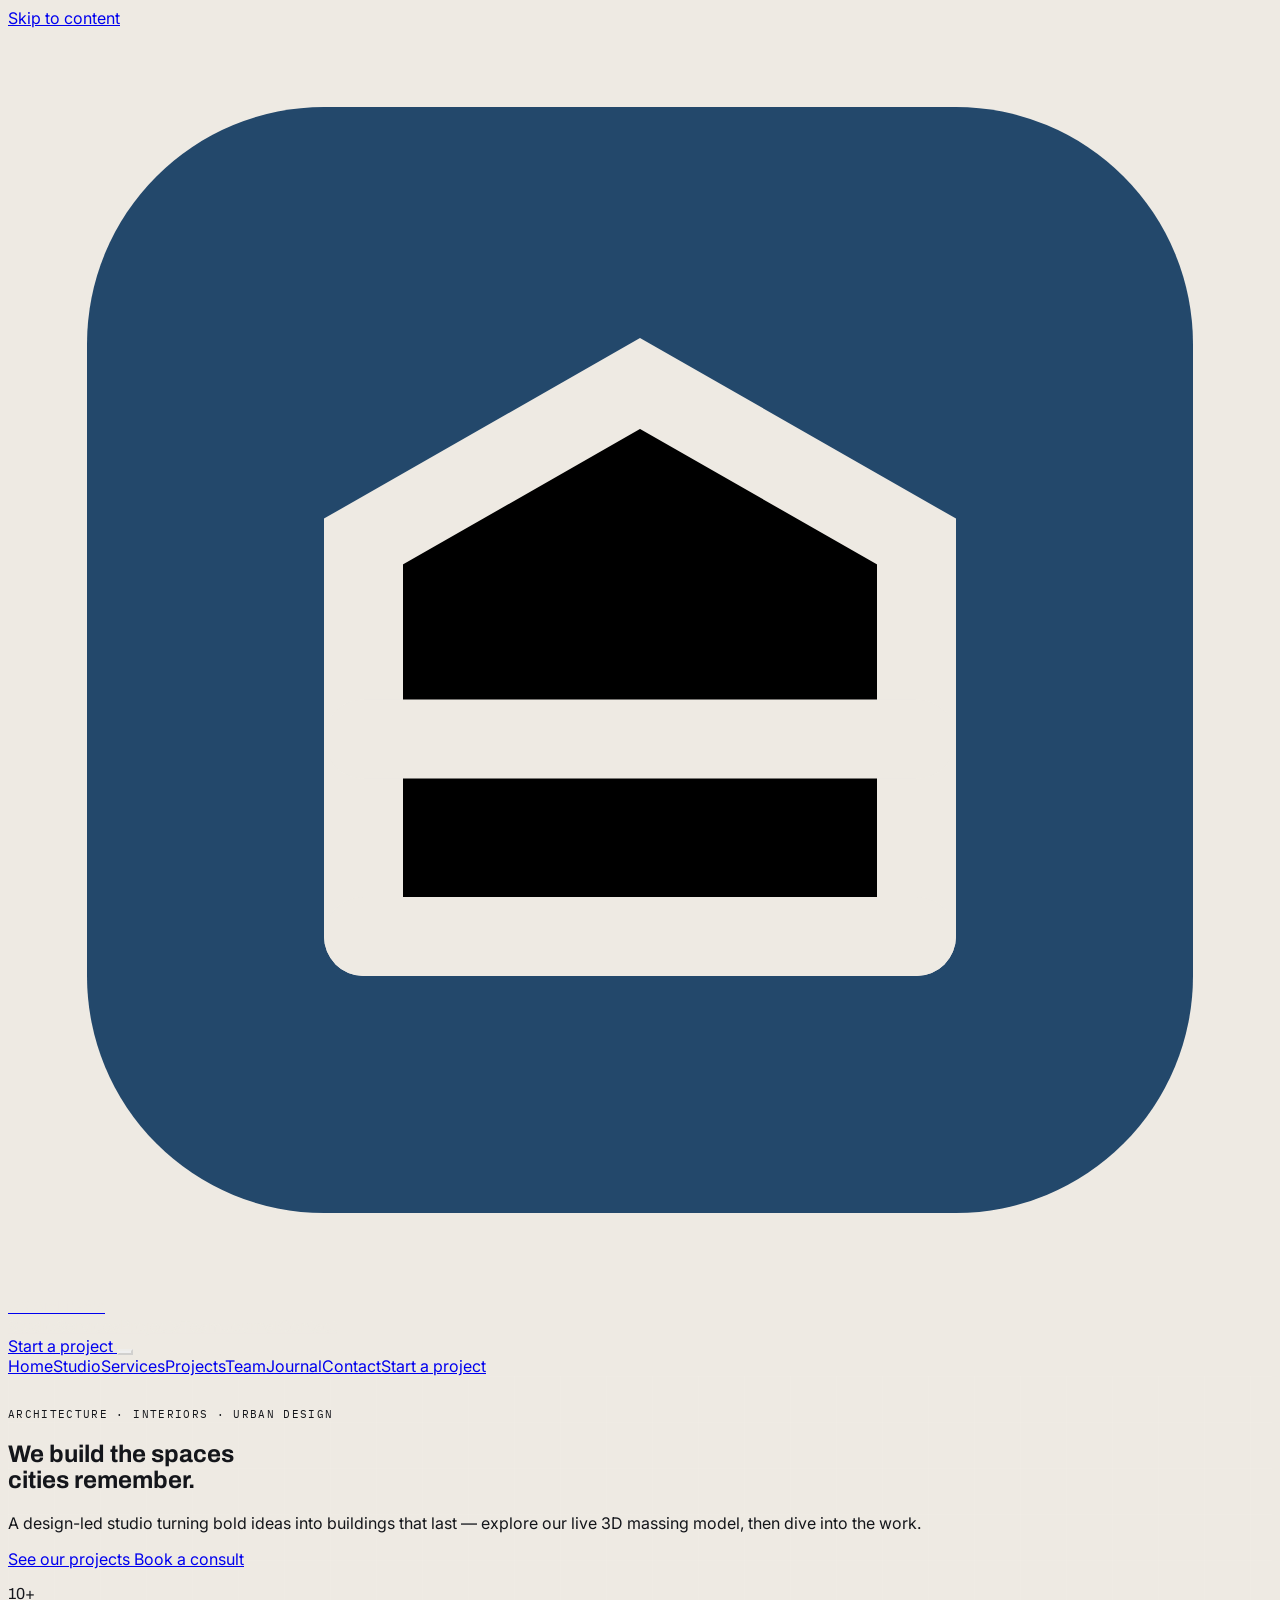
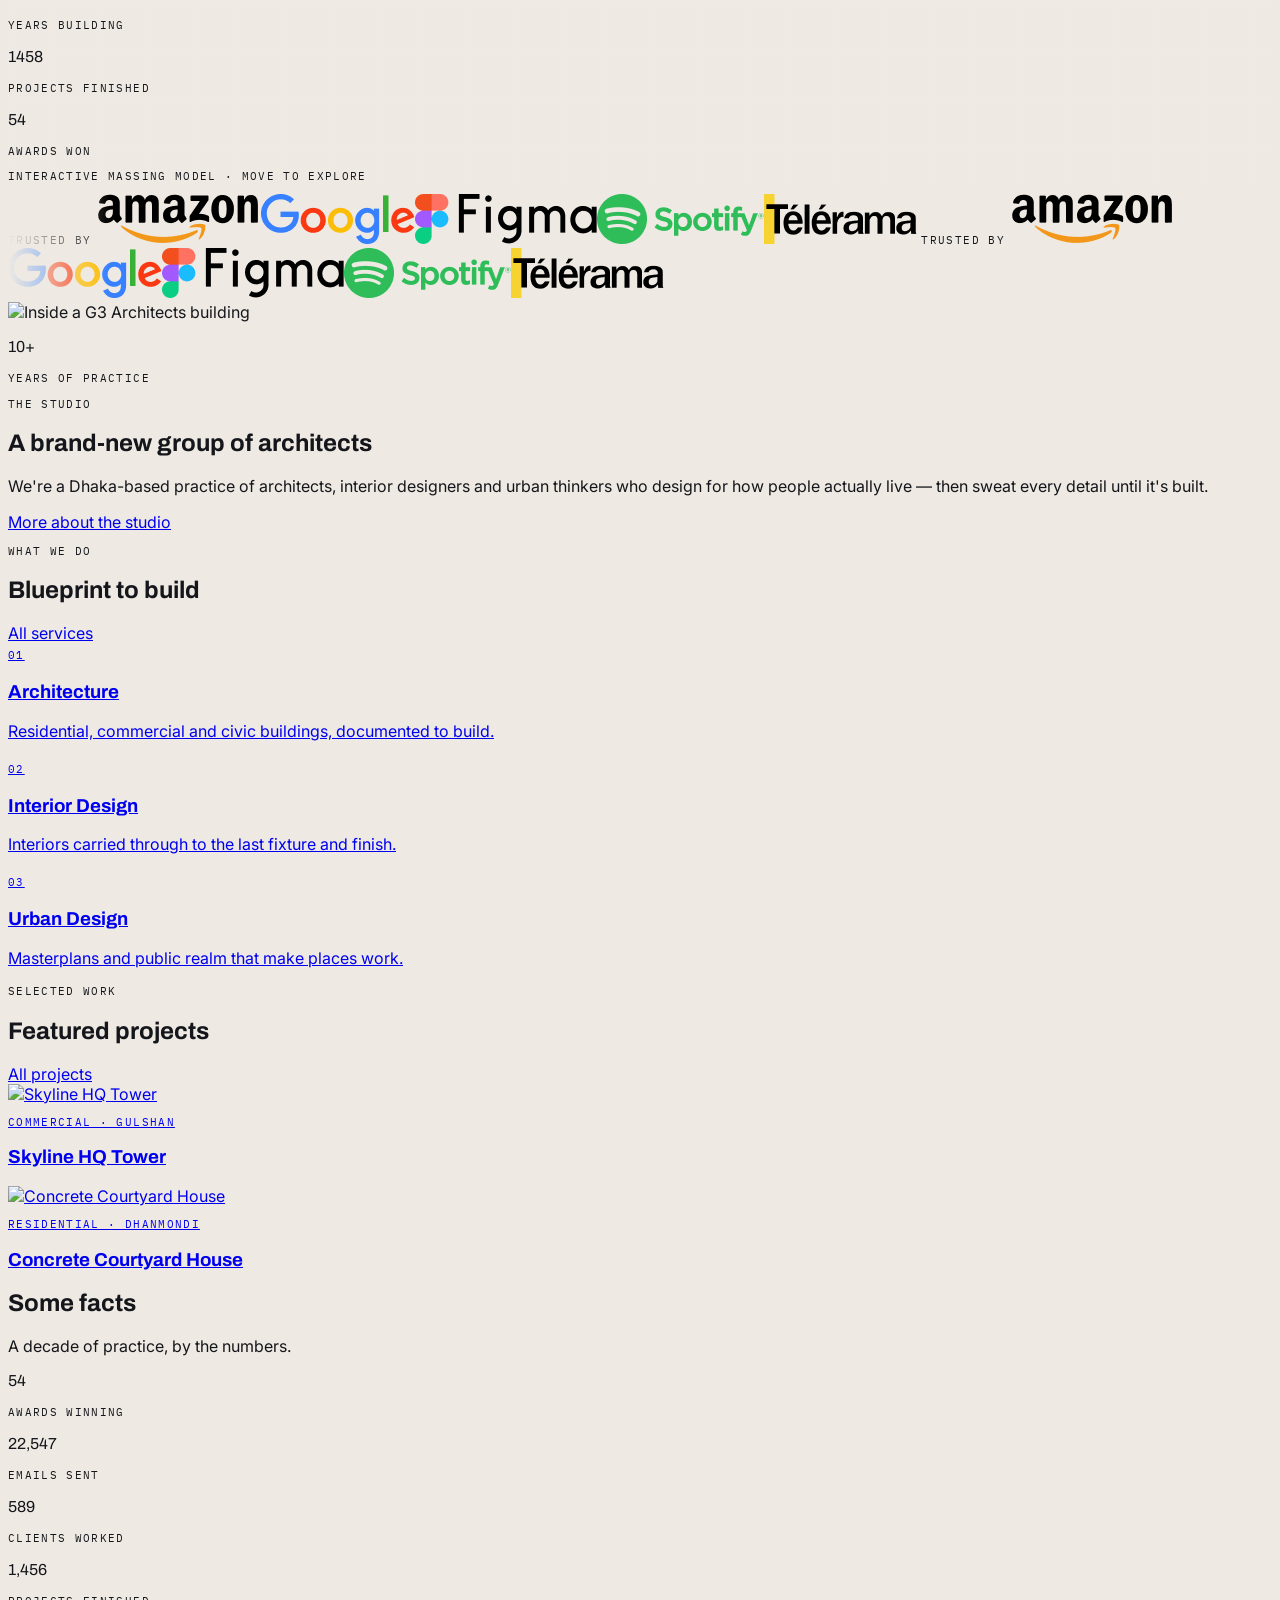
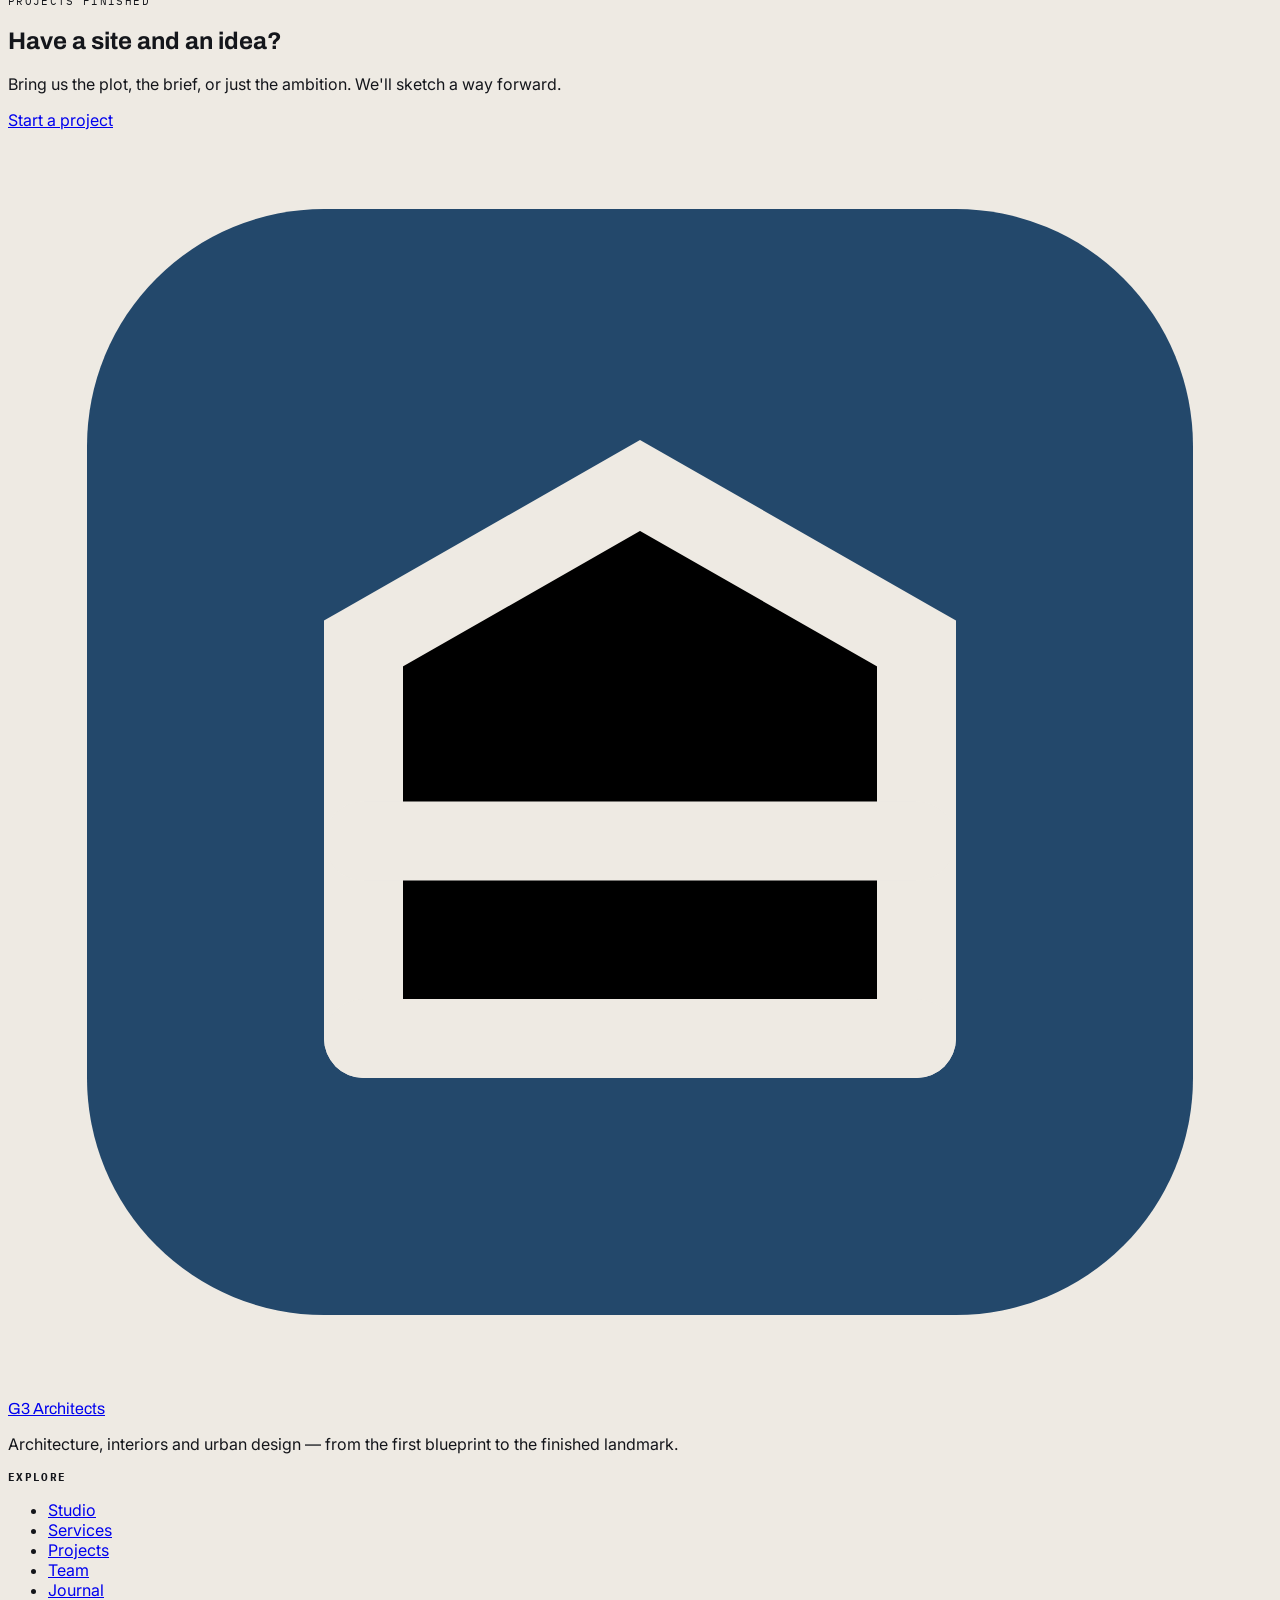
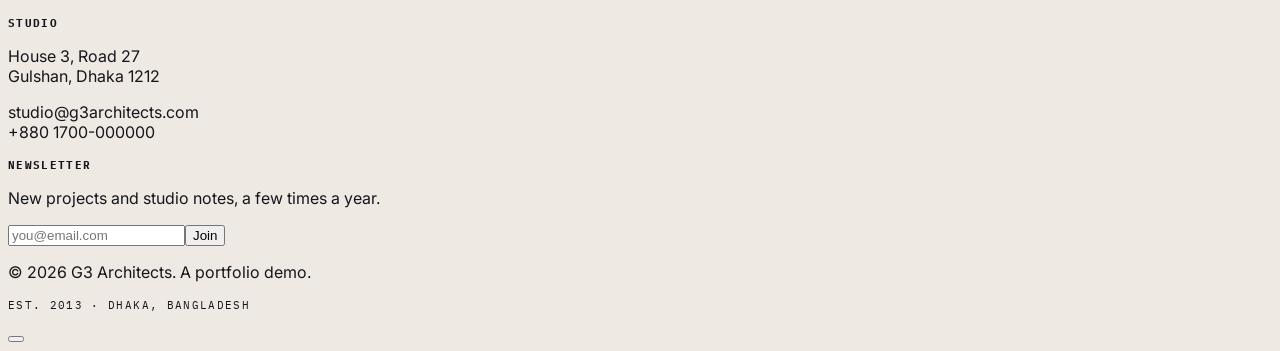
==== commit 0d8de99d: "Expand into a multi-page site with an interactive 3D hero Grows the single landing page into a full " ====
--- a/index.html
+++ b/index.html
@@ -7,391 +7,131 @@
     <meta name="description" content="G3 Architects is a design-led architecture studio shaping homes, workplaces and civic spaces — from first blueprint to finished landmark." />
     <meta name="theme-color" content="#23486B" />
     <link rel="icon" type="image/svg+xml" href="data:image/svg+xml,%3Csvg xmlns='http://www.w3.org/2000/svg' viewBox='0 0 32 32'%3E%3Crect x='2' y='2' width='28' height='28' rx='6' fill='%2323486B'/%3E%3Cg stroke='%23EEEAE3' stroke-width='2' stroke-linecap='round'%3E%3Cpath d='M9 23V13l7-4 7 4v10'/%3E%3Cpath d='M9 18h14M9 23h14'/%3E%3C/g%3E%3C/svg%3E" />
-
     <script src="https://cdn.tailwindcss.com"></script>
-    <script>
-      tailwind.config = {
-        theme: {
-          extend: {
-            colors: {
-              concrete: "#EEEAE3",
-              paper: "#F6F4EF",
-              ink: "#14161B",
-              blueprint: "#23486B",
-              "blueprint-800": "#1A3350",
-              steel: "#6B7178",
-              rust: "#C0592C",
-              line: "#DBD6CB",
-            },
-            fontFamily: {
-              display: ['"Archivo"', "system-ui", "sans-serif"],
-              sans: ['"Inter"', "system-ui", "sans-serif"],
-              mono: ['"IBM Plex Mono"', "ui-monospace", "monospace"],
-            },
-            maxWidth: { shell: "84rem" },
-            keyframes: {
-              marquee: { from: { transform: "translateX(0)" }, to: { transform: "translateX(-50%)" } },
-            },
-            animation: { marquee: "marquee 30s linear infinite" },
-          },
-        },
-      };
-    </script>
+    <script src="./assets/tw.js"></script>
     <script src="https://kit.fontawesome.com/caf2e2e181.js" crossorigin="anonymous"></script>
     <link rel="preconnect" href="https://fonts.googleapis.com" />
     <link rel="preconnect" href="https://fonts.gstatic.com" crossorigin />
     <link href="https://fonts.googleapis.com/css2?family=Archivo:wght@600;700;800;900&family=Inter:wght@400;500;600&family=IBM+Plex+Mono:wght@400;500&display=swap" rel="stylesheet" />
-
-    <style>
-      html { scroll-behavior: smooth; }
-      body { font-family: "Inter", system-ui, sans-serif; background: #EEEAE3; color: #14161B; -webkit-font-smoothing: antialiased; }
-      h1, h2, h3, .font-display { font-family: "Archivo", system-ui, sans-serif; }
-      .font-mono { font-family: "IBM Plex Mono", monospace; }
-      ::selection { background: #23486B; color: #EEEAE3; }
-      :focus-visible { outline: 2px solid #23486B; outline-offset: 3px; }
-      .anno { font-family: "IBM Plex Mono", monospace; font-size: 0.7rem; letter-spacing: 0.12em; text-transform: uppercase; }
-      .reveal { opacity: 0; transform: translateY(24px); transition: opacity .7s cubic-bezier(.16,1,.3,1), transform .7s cubic-bezier(.16,1,.3,1); }
-      .reveal.in { opacity: 1; transform: none; }
-      .reveal[data-d="1"] { transition-delay: .08s; } .reveal[data-d="2"] { transition-delay: .16s; } .reveal[data-d="3"] { transition-delay: .24s; }
-      .marquee-mask { -webkit-mask-image: linear-gradient(90deg, transparent, #000 8%, #000 92%, transparent); mask-image: linear-gradient(90deg, transparent, #000 8%, #000 92%, transparent); }
-      .nav-link::after { content:""; position:absolute; left:0; right:100%; bottom:-4px; height:2px; background:#23486B; transition:right .3s ease; }
-      .nav-link:hover::after, .nav-link.active::after { right:0; }
-      dialog#pm { border:none; border-radius:20px; padding:0; max-width:44rem; width:calc(100% - 2rem); background:#F6F4EF; }
-      dialog#pm::backdrop { background: rgba(20,22,27,.6); }
-      @media (prefers-reduced-motion: reduce) { html{scroll-behavior:auto;} .reveal{opacity:1!important;transform:none!important;transition:none!important;} .animate-marquee{animation:none!important;} }
-    </style>
+    <link rel="stylesheet" href="./assets/app.css" />
   </head>
 
-  <body class="bg-concrete text-ink">
-    <a href="#home" class="sr-only focus:not-sr-only focus:absolute focus:z-[100] focus:m-3 focus:rounded focus:bg-blueprint focus:px-4 focus:py-2 focus:text-concrete">Skip to content</a>
+  <body class="bg-concrete text-ink" data-page="home" data-hero="dark">
+    <a href="#main" class="sr-only focus:not-sr-only focus:absolute focus:z-[100] focus:m-3 focus:rounded focus:bg-blueprint focus:px-4 focus:py-2 focus:text-concrete">Skip to content</a>
+    <div data-site-header></div>
 
-    <!-- HEADER -->
-    <header id="hd" class="fixed inset-x-0 top-0 z-50 transition-all duration-300">
-      <div class="mx-auto flex max-w-shell items-center justify-between px-5 sm:px-8 h-[72px]">
-        <a href="#home" class="flex items-center gap-2.5" aria-label="G3 Architects home">
-          <svg viewBox="0 0 32 32" class="h-9 w-9"><rect x="2" y="2" width="28" height="28" rx="6" fill="#23486B"/><g stroke="#EEEAE3" stroke-width="2" stroke-linecap="round"><path d="M9 23V13l7-4 7 4v10"/><path d="M9 18h14M9 23h14"/></g></svg>
-          <span class="text-lg font-extrabold uppercase tracking-tight font-display">G3 <span class="text-blueprint">Architects</span></span>
-        </a>
-        <nav class="hidden lg:flex items-center gap-8 text-sm font-medium">
-          <a href="#studio" class="nav-link relative text-ink/70 hover:text-ink" data-nav>Studio</a>
-          <a href="#services" class="nav-link relative text-ink/70 hover:text-ink" data-nav>Services</a>
-          <a href="#projects" class="nav-link relative text-ink/70 hover:text-ink" data-nav>Projects</a>
-          <a href="#team" class="nav-link relative text-ink/70 hover:text-ink" data-nav>Team</a>
-          <a href="#contact" class="nav-link relative text-ink/70 hover:text-ink" data-nav>Contact</a>
-        </nav>
-        <div class="flex items-center gap-2">
-          <a href="#contact" class="hidden sm:inline-flex items-center gap-2 rounded-full bg-blueprint px-5 py-2.5 text-sm font-semibold text-concrete hover:bg-blueprint-800">Start a project <i class="fa-solid fa-arrow-right -rotate-45 text-[11px]"></i></a>
-          <button id="mb" class="lg:hidden grid h-10 w-10 place-items-center rounded-full border border-ink/15" aria-label="Menu" aria-expanded="false"><i class="fa-solid fa-bars"></i></button>
-        </div>
-      </div>
-      <div id="mm" class="hidden lg:hidden border-t border-line bg-paper">
-        <nav class="mx-auto flex max-w-shell flex-col px-5 py-3 sm:px-8">
-          <a href="#studio" class="rounded px-3 py-3 font-medium text-ink/80 hover:bg-concrete" data-mnav>Studio</a>
-          <a href="#services" class="rounded px-3 py-3 font-medium text-ink/80 hover:bg-concrete" data-mnav>Services</a>
-          <a href="#projects" class="rounded px-3 py-3 font-medium text-ink/80 hover:bg-concrete" data-mnav>Projects</a>
-          <a href="#team" class="rounded px-3 py-3 font-medium text-ink/80 hover:bg-concrete" data-mnav>Team</a>
-          <a href="#contact" class="rounded px-3 py-3 font-medium text-ink/80 hover:bg-concrete" data-mnav>Contact</a>
-          <a href="#contact" class="mt-2 inline-flex items-center justify-center gap-2 rounded-full bg-blueprint px-5 py-3 font-semibold text-concrete" data-mnav>Start a project <i class="fa-solid fa-arrow-right -rotate-45 text-[11px]"></i></a>
-        </nav>
-      </div>
-    </header>
-
-    <!-- HERO -->
-    <section id="home" class="relative min-h-[92vh] pt-[72px]">
-      <img src="https://images.unsplash.com/photo-1487958449943-2429e8be8625?auto=format&fit=crop&w=2000&q=80" alt="A landmark building by G3 Architects" class="absolute inset-0 h-full w-full object-cover" />
-      <div class="absolute inset-0 bg-gradient-to-r from-ink/85 via-ink/55 to-ink/20"></div>
-      <div class="relative mx-auto flex min-h-[calc(92vh-72px)] max-w-shell flex-col justify-center px-5 py-16 sm:px-8">
-        <div class="reveal max-w-3xl">
-          <p class="anno flex items-center gap-3 text-concrete/70"><span class="h-px w-8 bg-rust"></span> Architecture · Interiors · Urban Design</p>
-          <h1 class="mt-5 text-[2.7rem] font-extrabold uppercase leading-[0.95] tracking-tight text-concrete sm:text-6xl xl:text-7xl">
-            We build the spaces<br />cities <span class="text-rust">remember.</span>
-          </h1>
-          <p class="mt-6 max-w-xl text-lg leading-relaxed text-concrete/80">
-            G3 Architects is a design-led studio turning bold ideas into buildings that last — from the
-            first blueprint to the day the doors open.
-          </p>
-          <div class="mt-8 flex flex-wrap items-center gap-3">
-            <a href="#projects" class="inline-flex items-center gap-2 rounded-full bg-rust px-6 py-3.5 text-sm font-semibold text-white hover:opacity-90">See our projects <i class="fa-solid fa-arrow-right -rotate-45"></i></a>
-            <a href="#contact" class="inline-flex items-center gap-2 rounded-full border border-concrete/40 px-6 py-3.5 text-sm font-semibold text-concrete hover:bg-concrete hover:text-ink">Book a consult</a>
+    <main id="main">
+      <!-- 3D HERO -->
+      <section id="home" class="hero-blueprint-grid relative min-h-[92vh] overflow-hidden bg-ink pt-[72px]">
+        <img id="hero-fallback" src="https://images.unsplash.com/photo-1487958449943-2429e8be8625?auto=format&fit=crop&w=2000&q=80" alt="" class="absolute inset-0 z-0 h-full w-full object-cover" />
+        <div id="hero3d" aria-hidden="true"></div>
+        <div class="pointer-events-none absolute inset-0 z-[2] bg-gradient-to-r from-ink via-ink/80 to-ink/20"></div>
+        <div class="relative z-10 mx-auto flex min-h-[calc(92vh-72px)] max-w-shell flex-col justify-center px-5 py-16 sm:px-8">
+          <div class="reveal max-w-3xl">
+            <p class="anno flex items-center gap-3 text-concrete/70"><span class="h-px w-8 bg-rust"></span> Architecture · Interiors · Urban Design</p>
+            <h1 class="mt-5 text-[2.7rem] font-extrabold uppercase leading-[0.95] tracking-tight text-concrete sm:text-6xl xl:text-7xl">We build the spaces<br />cities <span class="text-rust">remember.</span></h1>
+            <p class="mt-6 max-w-xl text-lg leading-relaxed text-concrete/80">A design-led studio turning bold ideas into buildings that last — explore our live 3D massing model, then dive into the work.</p>
+            <div class="mt-8 flex flex-wrap items-center gap-3">
+              <a href="projects.html" class="inline-flex items-center gap-2 rounded-full bg-rust px-6 py-3.5 text-sm font-semibold text-white hover:opacity-90">See our projects <i class="fa-solid fa-arrow-right -rotate-45"></i></a>
+              <a href="contact.html" class="inline-flex items-center gap-2 rounded-full border border-concrete/40 px-6 py-3.5 text-sm font-semibold text-concrete hover:bg-concrete hover:text-ink">Book a consult</a>
+            </div>
+          </div>
+          <div class="reveal mt-14 grid max-w-2xl grid-cols-3 gap-6 border-t border-concrete/20 pt-6" data-d="1">
+            <div><p class="font-display text-3xl font-extrabold text-concrete">10<span class="text-rust">+</span></p><p class="anno mt-1 text-concrete/60">Years building</p></div>
+            <div><p class="font-display text-3xl font-extrabold text-concrete">1458</p><p class="anno mt-1 text-concrete/60">Projects finished</p></div>
+            <div><p class="font-display text-3xl font-extrabold text-concrete">54</p><p class="anno mt-1 text-concrete/60">Awards won</p></div>
           </div>
         </div>
-        <div class="reveal mt-14 grid max-w-2xl grid-cols-3 gap-6 border-t border-concrete/20 pt-6" data-d="1">
-          <div><p class="font-display text-3xl font-extrabold text-concrete">10<span class="text-rust">+</span></p><p class="anno mt-1 text-concrete/60">Years building</p></div>
-          <div><p class="font-display text-3xl font-extrabold text-concrete">1458</p><p class="anno mt-1 text-concrete/60">Projects finished</p></div>
-          <div><p class="font-display text-3xl font-extrabold text-concrete">54</p><p class="anno mt-1 text-concrete/60">Awards won</p></div>
-        </div>
-      </div>
-      <p class="anno absolute bottom-6 right-6 hidden text-concrete/50 lg:block">N 23.8103° · E 90.4125° — Dhaka</p>
-    </section>
+        <p class="anno absolute bottom-6 right-6 z-10 hidden text-concrete/40 lg:block"><i class="fa-solid fa-arrows-up-down-left-right mr-1"></i> Interactive massing model · move to explore</p>
+      </section>
 
-    <!-- CLIENTS MARQUEE -->
-    <section class="border-y border-line bg-paper py-5">
-      <div class="marquee-mask overflow-hidden">
-        <div class="flex w-max animate-marquee items-center gap-12 opacity-70">
-          <span class="anno text-steel">Trusted by</span>
-          <img src="./images/sponsors/amazon.png" class="h-6" alt="Amazon" />
-          <img src="./images/sponsors/google.png" class="h-6" alt="Google" />
-          <img src="./images/sponsors/figma.png" class="h-6" alt="Figma" />
-          <img src="./images/sponsors/spotify.png" class="h-6" alt="Spotify" />
-          <img src="./images/sponsors/telerama.png" class="h-6" alt="Telerama" />
-          <span class="anno text-steel">Trusted by</span>
-          <img src="./images/sponsors/amazon.png" class="h-6" alt="Amazon" />
-          <img src="./images/sponsors/google.png" class="h-6" alt="Google" />
-          <img src="./images/sponsors/figma.png" class="h-6" alt="Figma" />
-          <img src="./images/sponsors/spotify.png" class="h-6" alt="Spotify" />
-          <img src="./images/sponsors/telerama.png" class="h-6" alt="Telerama" />
-        </div>
-      </div>
-    </section>
-
-    <!-- STUDIO / ABOUT -->
-    <section id="studio" class="scroll-mt-24 py-20 sm:py-28">
-      <div class="mx-auto grid max-w-shell items-center gap-12 px-5 sm:px-8 lg:grid-cols-2">
-        <div class="reveal relative">
-          <img src="https://images.unsplash.com/photo-1486406146926-c627a92ad1ab?auto=format&fit=crop&w=1200&q=80" alt="Inside a G3 Architects building" class="h-[440px] w-full rounded-2xl object-cover" />
-          <div class="absolute -bottom-5 -right-4 hidden rounded-2xl bg-blueprint px-6 py-5 text-concrete shadow-xl sm:block">
-            <p class="font-display text-4xl font-extrabold leading-none">10<span class="text-rust">+</span></p>
-            <p class="anno mt-1 text-concrete/70">Years of practice</p>
+      <!-- CLIENTS MARQUEE -->
+      <section class="border-y border-line bg-paper py-5">
+        <div class="marquee-mask overflow-hidden">
+          <div class="flex w-max animate-marquee items-center gap-12 opacity-70">
+            <span class="anno text-steel">Trusted by</span>
+            <img src="./images/sponsors/amazon.png" class="h-6" alt="Amazon" /><img src="./images/sponsors/google.png" class="h-6" alt="Google" /><img src="./images/sponsors/figma.png" class="h-6" alt="Figma" /><img src="./images/sponsors/spotify.png" class="h-6" alt="Spotify" /><img src="./images/sponsors/telerama.png" class="h-6" alt="Telerama" />
+            <span class="anno text-steel">Trusted by</span>
+            <img src="./images/sponsors/amazon.png" class="h-6" alt="Amazon" /><img src="./images/sponsors/google.png" class="h-6" alt="Google" /><img src="./images/sponsors/figma.png" class="h-6" alt="Figma" /><img src="./images/sponsors/spotify.png" class="h-6" alt="Spotify" /><img src="./images/sponsors/telerama.png" class="h-6" alt="Telerama" />
           </div>
         </div>
-        <div class="reveal" data-d="1">
-          <p class="anno flex items-center gap-3 text-blueprint"><span class="h-px w-8 bg-blueprint"></span> The studio</p>
-          <h2 class="mt-4 text-4xl font-extrabold uppercase tracking-tight sm:text-5xl">A brand-new group of architects</h2>
-          <p class="mt-5 text-lg leading-relaxed text-steel">
-            We're a Dhaka-based practice of architects, interior designers and urban thinkers who believe
-            good buildings start with good questions. We design for how people actually live, move and
-            gather — then we sweat every detail until it's built.
-          </p>
-          <div class="mt-8 grid gap-x-8 gap-y-6 sm:grid-cols-2">
-            <div class="border-t border-line pt-4"><h3 class="font-display text-lg font-bold">Desktop &amp; mobile-ready</h3><p class="mt-1 text-sm text-steel">Plans, 3D walkthroughs and documents you can review anywhere.</p></div>
-            <div class="border-t border-line pt-4"><h3 class="font-display text-lg font-bold">Modern, timeless design</h3><p class="mt-1 text-sm text-steel">Contemporary form with materials chosen to age with grace.</p></div>
-            <div class="border-t border-line pt-4"><h3 class="font-display text-lg font-bold">Built to spec</h3><p class="mt-1 text-sm text-steel">We supervise on site so the design intent survives construction.</p></div>
-            <div class="border-t border-line pt-4"><h3 class="font-display text-lg font-bold">Easy to work with</h3><p class="mt-1 text-sm text-steel">One point of contact, clear milestones, honest budgets.</p></div>
+      </section>
+
+      <!-- INTRO -->
+      <section class="py-20 sm:py-28">
+        <div class="mx-auto grid max-w-shell items-center gap-12 px-5 sm:px-8 lg:grid-cols-2">
+          <div class="reveal relative">
+            <img src="https://images.unsplash.com/photo-1486406146926-c627a92ad1ab?auto=format&fit=crop&w=1200&q=80" alt="Inside a G3 Architects building" class="h-[440px] w-full rounded-2xl object-cover" />
+            <div class="absolute -bottom-5 -right-4 hidden rounded-2xl bg-blueprint px-6 py-5 text-concrete shadow-xl sm:block"><p class="font-display text-4xl font-extrabold leading-none">10<span class="text-rust">+</span></p><p class="anno mt-1 text-concrete/70">Years of practice</p></div>
+          </div>
+          <div class="reveal" data-d="1">
+            <p class="anno flex items-center gap-3 text-blueprint"><span class="h-px w-8 bg-blueprint"></span> The studio</p>
+            <h2 class="mt-4 text-4xl font-extrabold uppercase tracking-tight sm:text-5xl">A brand-new group of architects</h2>
+            <p class="mt-5 text-lg leading-relaxed text-steel">We're a Dhaka-based practice of architects, interior designers and urban thinkers who design for how people actually live — then sweat every detail until it's built.</p>
+            <a href="studio.html" class="mt-6 inline-flex items-center gap-2 rounded-full bg-ink px-6 py-3.5 text-sm font-semibold text-concrete hover:bg-blueprint">More about the studio <i class="fa-solid fa-arrow-right -rotate-45"></i></a>
           </div>
         </div>
-      </div>
-    </section>
+      </section>
 
-    <!-- SERVICES -->
-    <section id="services" class="scroll-mt-24 bg-ink py-20 text-concrete sm:py-28">
-      <div class="mx-auto max-w-shell px-5 sm:px-8">
-        <div class="reveal flex flex-wrap items-end justify-between gap-6">
-          <div class="max-w-xl">
-            <p class="anno flex items-center gap-3 text-rust"><span class="h-px w-8 bg-rust"></span> What we do</p>
-            <h2 class="mt-4 text-4xl font-extrabold uppercase tracking-tight sm:text-5xl">Services, blueprint to build</h2>
+      <!-- SERVICES TEASER -->
+      <section class="bg-ink py-20 text-concrete sm:py-28">
+        <div class="mx-auto max-w-shell px-5 sm:px-8">
+          <div class="reveal flex flex-wrap items-end justify-between gap-6">
+            <div class="max-w-xl"><p class="anno flex items-center gap-3 text-rust"><span class="h-px w-8 bg-rust"></span> What we do</p><h2 class="mt-4 text-4xl font-extrabold uppercase tracking-tight sm:text-5xl">Blueprint to build</h2></div>
+            <a href="services.html" class="inline-flex items-center gap-2 text-sm font-semibold text-concrete hover:text-rust">All services <i class="fa-solid fa-arrow-right -rotate-45 text-xs"></i></a>
           </div>
-          <p class="max-w-sm text-concrete/60">A full-service studio — you brief us once, and we carry it all the way to handover.</p>
-        </div>
-        <div class="mt-14 grid gap-px overflow-hidden rounded-2xl border border-concrete/10 bg-concrete/10 sm:grid-cols-2 lg:grid-cols-3">
-          <div class="reveal bg-ink p-8 transition-colors hover:bg-blueprint-800"><span class="anno text-rust">01</span><i class="fa-solid fa-drafting-compass mt-4 block text-2xl text-concrete"></i><h3 class="mt-4 font-display text-xl font-bold">Architecture</h3><p class="mt-2 text-sm text-concrete/60">Residential, commercial and civic buildings, designed and documented to build.</p></div>
-          <div class="reveal bg-ink p-8 transition-colors hover:bg-blueprint-800" data-d="1"><span class="anno text-rust">02</span><i class="fa-solid fa-couch mt-4 block text-2xl text-concrete"></i><h3 class="mt-4 font-display text-xl font-bold">Interior Design</h3><p class="mt-2 text-sm text-concrete/60">Interiors that carry the architecture through to the last fixture and finish.</p></div>
-          <div class="reveal bg-ink p-8 transition-colors hover:bg-blueprint-800" data-d="2"><span class="anno text-rust">03</span><i class="fa-solid fa-city mt-4 block text-2xl text-concrete"></i><h3 class="mt-4 font-display text-xl font-bold">Urban Design</h3><p class="mt-2 text-sm text-concrete/60">Masterplans and public realm that make neighbourhoods work better.</p></div>
-          <div class="reveal bg-ink p-8 transition-colors hover:bg-blueprint-800"><span class="anno text-rust">04</span><i class="fa-solid fa-tree mt-4 block text-2xl text-concrete"></i><h3 class="mt-4 font-display text-xl font-bold">Landscape</h3><p class="mt-2 text-sm text-concrete/60">Gardens, courtyards and terraces that connect buildings to the outdoors.</p></div>
-          <div class="reveal bg-ink p-8 transition-colors hover:bg-blueprint-800" data-d="1"><span class="anno text-rust">05</span><i class="fa-solid fa-vr-cardboard mt-4 block text-2xl text-concrete"></i><h3 class="mt-4 font-display text-xl font-bold">3D &amp; BIM</h3><p class="mt-2 text-sm text-concrete/60">Photoreal visuals and coordinated BIM models before a brick is laid.</p></div>
-          <div class="reveal bg-ink p-8 transition-colors hover:bg-blueprint-800" data-d="2"><span class="anno text-rust">06</span><i class="fa-solid fa-helmet-safety mt-4 block text-2xl text-concrete"></i><h3 class="mt-4 font-display text-xl font-bold">Consulting</h3><p class="mt-2 text-sm text-concrete/60">Feasibility, approvals and construction oversight, start to finish.</p></div>
-        </div>
-      </div>
-    </section>
-
-    <!-- PROJECTS -->
-    <section id="projects" class="scroll-mt-24 py-20 sm:py-28">
-      <div class="mx-auto max-w-shell px-5 sm:px-8">
-        <div class="reveal flex flex-wrap items-end justify-between gap-6">
-          <div class="max-w-xl">
-            <p class="anno flex items-center gap-3 text-blueprint"><span class="h-px w-8 bg-blueprint"></span> Selected work</p>
-            <h2 class="mt-4 text-4xl font-extrabold uppercase tracking-tight sm:text-5xl">Projects</h2>
-          </div>
-          <div id="pf" class="flex flex-wrap gap-2">
-            <button class="fb is-active rounded-full border border-blueprint bg-blueprint px-4 py-2 text-sm font-medium text-concrete" data-filter="all">All</button>
-            <button class="fb rounded-full border border-line px-4 py-2 text-sm font-medium text-ink/70 hover:border-blueprint/50" data-filter="Residential">Residential</button>
-            <button class="fb rounded-full border border-line px-4 py-2 text-sm font-medium text-ink/70 hover:border-blueprint/50" data-filter="Commercial">Commercial</button>
-            <button class="fb rounded-full border border-line px-4 py-2 text-sm font-medium text-ink/70 hover:border-blueprint/50" data-filter="Civic">Civic</button>
+          <div class="mt-14 grid gap-px overflow-hidden rounded-2xl border border-concrete/10 bg-concrete/10 sm:grid-cols-3">
+            <a href="services.html" class="reveal bg-ink p-8 transition-colors hover:bg-blueprint-800"><span class="anno text-rust">01</span><i class="fa-solid fa-drafting-compass mt-4 block text-2xl"></i><h3 class="mt-4 font-display text-xl font-bold">Architecture</h3><p class="mt-2 text-sm text-concrete/60">Residential, commercial and civic buildings, documented to build.</p></a>
+            <a href="services.html" class="reveal bg-ink p-8 transition-colors hover:bg-blueprint-800" data-d="1"><span class="anno text-rust">02</span><i class="fa-solid fa-couch mt-4 block text-2xl"></i><h3 class="mt-4 font-display text-xl font-bold">Interior Design</h3><p class="mt-2 text-sm text-concrete/60">Interiors carried through to the last fixture and finish.</p></a>
+            <a href="services.html" class="reveal bg-ink p-8 transition-colors hover:bg-blueprint-800" data-d="2"><span class="anno text-rust">03</span><i class="fa-solid fa-city mt-4 block text-2xl"></i><h3 class="mt-4 font-display text-xl font-bold">Urban Design</h3><p class="mt-2 text-sm text-concrete/60">Masterplans and public realm that make places work.</p></a>
           </div>
         </div>
-        <div id="pg" class="mt-12 grid grid-cols-1 gap-5 sm:grid-cols-2 lg:grid-cols-3">
-          <article class="pj reveal sm:col-span-2 lg:row-span-2" data-cat="Commercial" data-title="Skyline HQ Tower" data-tag="Commercial · Gulshan" data-img="https://images.unsplash.com/photo-1449824913935-59a10b8d2000?auto=format&fit=crop&w=1400&q=80" data-desc="A 22-storey headquarters wrapped in a high-performance glass facade, with sky gardens on every third floor and a public plaza at its base.">
-            <div class="group relative h-full overflow-hidden rounded-2xl">
-              <img src="https://images.unsplash.com/photo-1449824913935-59a10b8d2000?auto=format&fit=crop&w=1400&q=80" alt="Skyline HQ Tower" class="h-72 w-full object-cover transition-transform duration-500 group-hover:scale-105 lg:h-full" />
-              <div class="absolute inset-0 bg-gradient-to-t from-ink/85 to-transparent"></div>
-              <div class="absolute inset-x-0 bottom-0 flex items-end justify-between p-6"><div><p class="anno text-concrete/70">Commercial · Gulshan</p><h3 class="mt-1 font-display text-2xl font-bold text-concrete">Skyline HQ Tower</h3></div><span class="grid h-11 w-11 place-items-center rounded-full bg-rust text-white transition-transform group-hover:rotate-45"><i class="fa-solid fa-arrow-right -rotate-45"></i></span></div>
-            </div>
-          </article>
-          <article class="pj reveal" data-cat="Residential" data-title="Concrete Courtyard House" data-tag="Residential · Dhanmondi" data-img="https://images.unsplash.com/photo-1600585154340-be6161a56a0c?auto=format&fit=crop&w=1200&q=80" data-desc="A private family home organised around a shaded courtyard, using board-formed concrete, warm timber and deep overhangs for the local climate." data-d="1">
-            <div class="group relative overflow-hidden rounded-2xl">
-              <img src="https://images.unsplash.com/photo-1600585154340-be6161a56a0c?auto=format&fit=crop&w=1200&q=80" alt="Concrete Courtyard House" class="h-72 w-full object-cover transition-transform duration-500 group-hover:scale-105" />
-              <div class="absolute inset-0 bg-gradient-to-t from-ink/85 to-transparent"></div>
-              <div class="absolute inset-x-0 bottom-0 flex items-end justify-between p-6"><div><p class="anno text-concrete/70">Residential · Dhanmondi</p><h3 class="mt-1 font-display text-xl font-bold text-concrete">Concrete Courtyard House</h3></div><span class="grid h-11 w-11 place-items-center rounded-full bg-rust text-white transition-transform group-hover:rotate-45"><i class="fa-solid fa-arrow-right -rotate-45"></i></span></div>
-            </div>
-          </article>
-          <article class="pj reveal" data-cat="Civic" data-title="Riverside Cultural Centre" data-tag="Civic · Sadarghat" data-img="https://images.unsplash.com/photo-1470723710355-95304d8aece4?auto=format&fit=crop&w=1200&q=80" data-desc="A cultural centre and library with a sweeping public stair, naturally ventilated galleries and a rooftop that opens to the river." data-d="2">
-            <div class="group relative overflow-hidden rounded-2xl">
-              <img src="https://images.unsplash.com/photo-1470723710355-95304d8aece4?auto=format&fit=crop&w=1200&q=80" alt="Riverside Cultural Centre" class="h-72 w-full object-cover transition-transform duration-500 group-hover:scale-105" />
-              <div class="absolute inset-0 bg-gradient-to-t from-ink/85 to-transparent"></div>
-              <div class="absolute inset-x-0 bottom-0 flex items-end justify-between p-6"><div><p class="anno text-concrete/70">Civic · Sadarghat</p><h3 class="mt-1 font-display text-xl font-bold text-concrete">Riverside Cultural Centre</h3></div><span class="grid h-11 w-11 place-items-center rounded-full bg-rust text-white transition-transform group-hover:rotate-45"><i class="fa-solid fa-arrow-right -rotate-45"></i></span></div>
-            </div>
-          </article>
-          <article class="pj reveal" data-cat="Commercial" data-title="Glass Atrium Offices" data-tag="Commercial · Banani" data-img="https://images.unsplash.com/photo-1524758631624-e2822e304c36?auto=format&fit=crop&w=1200&q=80" data-desc="A mid-rise workplace built around a full-height planted atrium that brings daylight and greenery deep into every floorplate.">
-            <div class="group relative overflow-hidden rounded-2xl">
-              <img src="https://images.unsplash.com/photo-1524758631624-e2822e304c36?auto=format&fit=crop&w=1200&q=80" alt="Glass Atrium Offices" class="h-72 w-full object-cover transition-transform duration-500 group-hover:scale-105" />
-              <div class="absolute inset-0 bg-gradient-to-t from-ink/85 to-transparent"></div>
-              <div class="absolute inset-x-0 bottom-0 flex items-end justify-between p-6"><div><p class="anno text-concrete/70">Commercial · Banani</p><h3 class="mt-1 font-display text-xl font-bold text-concrete">Glass Atrium Offices</h3></div><span class="grid h-11 w-11 place-items-center rounded-full bg-rust text-white transition-transform group-hover:rotate-45"><i class="fa-solid fa-arrow-right -rotate-45"></i></span></div>
-            </div>
-          </article>
-          <article class="pj reveal sm:col-span-2" data-cat="Residential" data-title="Terraced Hillside Villas" data-tag="Residential · Sylhet" data-img="https://images.unsplash.com/photo-1460574283810-2aab119d8511?auto=format&fit=crop&w=1400&q=80" data-desc="A set of stepped villas that follow the slope, each with a private terrace framing the valley view and shared landscaped paths between." data-d="1">
-            <div class="group relative overflow-hidden rounded-2xl">
-              <img src="https://images.unsplash.com/photo-1460574283810-2aab119d8511?auto=format&fit=crop&w=1400&q=80" alt="Terraced Hillside Villas" class="h-72 w-full object-cover transition-transform duration-500 group-hover:scale-105" />
-              <div class="absolute inset-0 bg-gradient-to-t from-ink/85 to-transparent"></div>
-              <div class="absolute inset-x-0 bottom-0 flex items-end justify-between p-6"><div><p class="anno text-concrete/70">Residential · Sylhet</p><h3 class="mt-1 font-display text-2xl font-bold text-concrete">Terraced Hillside Villas</h3></div><span class="grid h-11 w-11 place-items-center rounded-full bg-rust text-white transition-transform group-hover:rotate-45"><i class="fa-solid fa-arrow-right -rotate-45"></i></span></div>
-            </div>
-          </article>
-        </div>
-        <p id="pe" class="hidden py-12 text-center text-steel">No projects in this category yet.</p>
-      </div>
-    </section>
+      </section>
 
-    <!-- FACTS (count-up) -->
-    <section class="bg-blueprint py-16 text-concrete sm:py-20">
-      <div class="mx-auto max-w-shell px-5 sm:px-8">
-        <div class="reveal mb-10 max-w-xl"><h2 class="text-3xl font-extrabold uppercase tracking-tight sm:text-4xl">Some facts</h2><p class="mt-2 text-concrete/60">A decade of practice, by the numbers.</p></div>
-        <div class="grid grid-cols-2 gap-8 lg:grid-cols-4">
-          <div class="reveal border-t border-concrete/20 pt-5"><p class="font-display text-5xl font-extrabold" data-count="54">0</p><p class="anno mt-2 text-concrete/60">Awards winning</p></div>
-          <div class="reveal border-t border-concrete/20 pt-5" data-d="1"><p class="font-display text-5xl font-extrabold" data-count="22578">0</p><p class="anno mt-2 text-concrete/60">Emails sent</p></div>
-          <div class="reveal border-t border-concrete/20 pt-5" data-d="2"><p class="font-display text-5xl font-extrabold" data-count="590">0</p><p class="anno mt-2 text-concrete/60">Clients worked</p></div>
-          <div class="reveal border-t border-concrete/20 pt-5" data-d="3"><p class="font-display text-5xl font-extrabold" data-count="1458">0</p><p class="anno mt-2 text-concrete/60">Projects finished</p></div>
-        </div>
-      </div>
-    </section>
-
-    <!-- TEAM -->
-    <section id="team" class="scroll-mt-24 py-20 sm:py-28">
-      <div class="mx-auto max-w-shell px-5 sm:px-8">
-        <div class="reveal mx-auto max-w-2xl text-center">
-          <p class="anno flex items-center justify-center gap-3 text-blueprint"><span class="h-px w-8 bg-blueprint"></span> The people</p>
-          <h2 class="mt-4 text-4xl font-extrabold uppercase tracking-tight sm:text-5xl">Our team</h2>
-        </div>
-        <div class="mt-14 grid grid-cols-2 gap-6 lg:grid-cols-4">
-          <div class="reveal group"><div class="relative overflow-hidden rounded-2xl"><img src="./images/team1.png" alt="Principal Architect" class="aspect-[4/5] w-full object-cover transition-transform duration-500 group-hover:scale-105" /><div class="absolute inset-x-0 bottom-0 flex justify-center gap-3 bg-gradient-to-t from-ink/80 to-transparent p-4 opacity-0 transition-opacity group-hover:opacity-100"><a href="#" onclick="return false" class="text-concrete/80 hover:text-rust"><i class="fa-brands fa-linkedin text-lg"></i></a><a href="#" onclick="return false" class="text-concrete/80 hover:text-rust"><i class="fa-brands fa-behance text-lg"></i></a></div></div><h3 class="mt-4 font-display text-lg font-bold">Gulraiz Ahmed</h3><p class="text-sm text-steel">Principal Architect</p></div>
-          <div class="reveal group" data-d="1"><div class="relative overflow-hidden rounded-2xl"><img src="./images/team2.png" alt="Design Director" class="aspect-[4/5] w-full object-cover transition-transform duration-500 group-hover:scale-105" /><div class="absolute inset-x-0 bottom-0 flex justify-center gap-3 bg-gradient-to-t from-ink/80 to-transparent p-4 opacity-0 transition-opacity group-hover:opacity-100"><a href="#" onclick="return false" class="text-concrete/80 hover:text-rust"><i class="fa-brands fa-linkedin text-lg"></i></a><a href="#" onclick="return false" class="text-concrete/80 hover:text-rust"><i class="fa-brands fa-behance text-lg"></i></a></div></div><h3 class="mt-4 font-display text-lg font-bold">Sadia Noor</h3><p class="text-sm text-steel">Design Director</p></div>
-          <div class="reveal group" data-d="2"><div class="relative overflow-hidden rounded-2xl"><img src="./images/team3.png" alt="Project Lead" class="aspect-[4/5] w-full object-cover transition-transform duration-500 group-hover:scale-105" /><div class="absolute inset-x-0 bottom-0 flex justify-center gap-3 bg-gradient-to-t from-ink/80 to-transparent p-4 opacity-0 transition-opacity group-hover:opacity-100"><a href="#" onclick="return false" class="text-concrete/80 hover:text-rust"><i class="fa-brands fa-linkedin text-lg"></i></a><a href="#" onclick="return false" class="text-concrete/80 hover:text-rust"><i class="fa-brands fa-behance text-lg"></i></a></div></div><h3 class="mt-4 font-display text-lg font-bold">Rezaul Karim</h3><p class="text-sm text-steel">Project Lead</p></div>
-          <div class="reveal group" data-d="3"><div class="relative overflow-hidden rounded-2xl"><img src="./images/team4.png" alt="Interior Lead" class="aspect-[4/5] w-full object-cover transition-transform duration-500 group-hover:scale-105" /><div class="absolute inset-x-0 bottom-0 flex justify-center gap-3 bg-gradient-to-t from-ink/80 to-transparent p-4 opacity-0 transition-opacity group-hover:opacity-100"><a href="#" onclick="return false" class="text-concrete/80 hover:text-rust"><i class="fa-brands fa-linkedin text-lg"></i></a><a href="#" onclick="return false" class="text-concrete/80 hover:text-rust"><i class="fa-brands fa-behance text-lg"></i></a></div></div><h3 class="mt-4 font-display text-lg font-bold">Farah Deeba</h3><p class="text-sm text-steel">Interior Lead</p></div>
-        </div>
-      </div>
-    </section>
-
-    <!-- CONTACT -->
-    <section id="contact" class="scroll-mt-24 bg-ink py-20 text-concrete sm:py-28">
-      <div class="mx-auto grid max-w-shell gap-12 px-5 sm:px-8 lg:grid-cols-[0.9fr_1.1fr]">
-        <div class="reveal">
-          <p class="anno flex items-center gap-3 text-rust"><span class="h-px w-8 bg-rust"></span> Let's build</p>
-          <h2 class="mt-4 text-4xl font-extrabold uppercase tracking-tight sm:text-5xl">Start a project with us</h2>
-          <p class="mt-4 max-w-md text-concrete/60">Tell us about your site and ambitions. We'll set up a consult and sketch a way forward.</p>
-          <div class="mt-10 space-y-5">
-            <div class="flex items-start gap-4"><span class="grid h-11 w-11 shrink-0 place-items-center rounded-xl bg-concrete/10 text-rust"><i class="fa-solid fa-location-dot"></i></span><div><p class="font-semibold">Studio</p><p class="text-concrete/60">House 3, Road 27, Gulshan, Dhaka 1212</p></div></div>
-            <div class="flex items-start gap-4"><span class="grid h-11 w-11 shrink-0 place-items-center rounded-xl bg-concrete/10 text-rust"><i class="fa-solid fa-envelope"></i></span><div><p class="font-semibold">Email</p><p class="text-concrete/60">studio@g3architects.com</p></div></div>
-            <div class="flex items-start gap-4"><span class="grid h-11 w-11 shrink-0 place-items-center rounded-xl bg-concrete/10 text-rust"><i class="fa-solid fa-phone"></i></span><div><p class="font-semibold">Phone</p><p class="text-concrete/60">+880 1700-000000</p></div></div>
+      <!-- FEATURED PROJECTS -->
+      <section class="py-20 sm:py-28">
+        <div class="mx-auto max-w-shell px-5 sm:px-8">
+          <div class="reveal flex flex-wrap items-end justify-between gap-6">
+            <div class="max-w-xl"><p class="anno flex items-center gap-3 text-blueprint"><span class="h-px w-8 bg-blueprint"></span> Selected work</p><h2 class="mt-4 text-4xl font-extrabold uppercase tracking-tight sm:text-5xl">Featured projects</h2></div>
+            <a href="projects.html" class="inline-flex items-center gap-2 text-sm font-semibold text-blueprint hover:underline">All projects <i class="fa-solid fa-arrow-right -rotate-45 text-xs"></i></a>
+          </div>
+          <div class="mt-12 grid grid-cols-1 gap-5 sm:grid-cols-2 lg:grid-cols-3">
+            <a href="project-skyline-hq-tower.html" class="reveal group relative overflow-hidden rounded-2xl sm:col-span-2"><img src="https://images.unsplash.com/photo-1449824913935-59a10b8d2000?auto=format&fit=crop&w=1400&q=80" alt="Skyline HQ Tower" class="h-72 w-full object-cover transition-transform duration-500 group-hover:scale-105 sm:h-96" /><div class="absolute inset-0 bg-gradient-to-t from-ink/85 to-transparent"></div><div class="absolute inset-x-0 bottom-0 flex items-end justify-between p-6"><div><p class="anno text-concrete/70">Commercial · Gulshan</p><h3 class="mt-1 font-display text-2xl font-bold text-concrete">Skyline HQ Tower</h3></div><span class="grid h-11 w-11 place-items-center rounded-full bg-rust text-white transition-transform group-hover:rotate-45"><i class="fa-solid fa-arrow-right -rotate-45"></i></span></div></a>
+            <a href="project-concrete-courtyard-house.html" class="reveal group relative overflow-hidden rounded-2xl" data-d="1"><img src="https://images.unsplash.com/photo-1600585154340-be6161a56a0c?auto=format&fit=crop&w=1200&q=80" alt="Concrete Courtyard House" class="h-72 w-full object-cover transition-transform duration-500 group-hover:scale-105 sm:h-96" /><div class="absolute inset-0 bg-gradient-to-t from-ink/85 to-transparent"></div><div class="absolute inset-x-0 bottom-0 flex items-end justify-between p-6"><div><p class="anno text-concrete/70">Residential · Dhanmondi</p><h3 class="mt-1 font-display text-xl font-bold text-concrete">Concrete Courtyard House</h3></div><span class="grid h-11 w-11 place-items-center rounded-full bg-rust text-white transition-transform group-hover:rotate-45"><i class="fa-solid fa-arrow-right -rotate-45"></i></span></div></a>
           </div>
         </div>
-        <form id="cf" class="reveal rounded-3xl border border-concrete/15 bg-concrete/5 p-6 sm:p-8" novalidate data-d="1">
-          <div class="grid gap-4 sm:grid-cols-2">
-            <input name="name" required placeholder="Your name*" class="w-full rounded-xl border border-concrete/20 bg-concrete/5 px-4 py-3 text-concrete placeholder:text-concrete/40 focus:border-rust focus:outline-none" />
-            <input type="email" name="email" required placeholder="Email*" class="w-full rounded-xl border border-concrete/20 bg-concrete/5 px-4 py-3 text-concrete placeholder:text-concrete/40 focus:border-rust focus:outline-none" />
+      </section>
+
+      <!-- FACTS -->
+      <section class="bg-blueprint py-16 text-concrete sm:py-20">
+        <div class="mx-auto max-w-shell px-5 sm:px-8">
+          <div class="reveal mb-10 max-w-xl"><h2 class="text-3xl font-extrabold uppercase tracking-tight sm:text-4xl">Some facts</h2><p class="mt-2 text-concrete/60">A decade of practice, by the numbers.</p></div>
+          <div class="grid grid-cols-2 gap-8 lg:grid-cols-4">
+            <div class="reveal border-t border-concrete/20 pt-5"><p class="font-display text-5xl font-extrabold" data-count="54">0</p><p class="anno mt-2 text-concrete/60">Awards winning</p></div>
+            <div class="reveal border-t border-concrete/20 pt-5" data-d="1"><p class="font-display text-5xl font-extrabold" data-count="22578">0</p><p class="anno mt-2 text-concrete/60">Emails sent</p></div>
+            <div class="reveal border-t border-concrete/20 pt-5" data-d="2"><p class="font-display text-5xl font-extrabold" data-count="590">0</p><p class="anno mt-2 text-concrete/60">Clients worked</p></div>
+            <div class="reveal border-t border-concrete/20 pt-5" data-d="3"><p class="font-display text-5xl font-extrabold" data-count="1458">0</p><p class="anno mt-2 text-concrete/60">Projects finished</p></div>
           </div>
-          <input name="subject" placeholder="Project location / type" class="mt-4 w-full rounded-xl border border-concrete/20 bg-concrete/5 px-4 py-3 text-concrete placeholder:text-concrete/40 focus:border-rust focus:outline-none" />
-          <textarea name="message" required rows="5" placeholder="Tell us about your project…" class="mt-4 w-full rounded-xl border border-concrete/20 bg-concrete/5 px-4 py-3 text-concrete placeholder:text-concrete/40 focus:border-rust focus:outline-none"></textarea>
-          <p id="cs" class="mt-4 hidden text-center font-medium" role="status"></p>
-          <button class="mt-5 inline-flex w-full items-center justify-center gap-2 rounded-full bg-rust px-6 py-3.5 font-semibold text-white hover:opacity-90" type="submit">Send enquiry <i class="fa-solid fa-arrow-right -rotate-45"></i></button>
-        </form>
-      </div>
-    </section>
+        </div>
+      </section>
 
-    <!-- FOOTER -->
-    <footer class="bg-blueprint-800 text-concrete">
-      <div class="mx-auto max-w-shell px-5 py-14 sm:px-8">
-        <div class="grid gap-10 md:grid-cols-[1.5fr_1fr_1fr]">
-          <div class="max-w-xs">
-            <a href="#home" class="flex items-center gap-2.5"><svg viewBox="0 0 32 32" class="h-9 w-9"><rect x="2" y="2" width="28" height="28" rx="6" fill="#23486B"/><g stroke="#EEEAE3" stroke-width="2" stroke-linecap="round"><path d="M9 23V13l7-4 7 4v10"/><path d="M9 18h14M9 23h14"/></g></svg><span class="text-lg font-extrabold uppercase tracking-tight font-display">G3 Architects</span></a>
-            <p class="mt-4 text-sm leading-relaxed text-concrete/50">Architecture, interiors and urban design — from the first blueprint to the finished landmark.</p>
-            <div class="mt-5 flex gap-3">
-              <a href="#" onclick="return false" aria-label="Instagram" class="grid h-9 w-9 place-items-center rounded-full border border-concrete/20 text-concrete/70 hover:border-rust hover:text-rust"><i class="fa-brands fa-instagram"></i></a>
-              <a href="#" onclick="return false" aria-label="LinkedIn" class="grid h-9 w-9 place-items-center rounded-full border border-concrete/20 text-concrete/70 hover:border-rust hover:text-rust"><i class="fa-brands fa-linkedin"></i></a>
-              <a href="#" onclick="return false" aria-label="Behance" class="grid h-9 w-9 place-items-center rounded-full border border-concrete/20 text-concrete/70 hover:border-rust hover:text-rust"><i class="fa-brands fa-behance"></i></a>
+      <!-- CTA -->
+      <section class="py-20 sm:py-28">
+        <div class="mx-auto max-w-shell px-5 sm:px-8">
+          <div class="reveal relative overflow-hidden rounded-3xl bg-ink px-6 py-16 text-center text-concrete sm:px-12">
+            <div class="hero-blueprint-grid pointer-events-none absolute inset-0 opacity-40"></div>
+            <div class="relative mx-auto max-w-2xl">
+              <h2 class="text-4xl font-extrabold uppercase tracking-tight sm:text-5xl">Have a site and an idea?</h2>
+              <p class="mx-auto mt-4 max-w-lg text-concrete/70">Bring us the plot, the brief, or just the ambition. We'll sketch a way forward.</p>
+              <a href="contact.html" class="mt-8 inline-flex items-center gap-2 rounded-full bg-rust px-7 py-3.5 font-semibold text-white hover:opacity-90">Start a project <i class="fa-solid fa-arrow-right -rotate-45"></i></a>
             </div>
           </div>
-          <div><h3 class="anno mb-4 text-concrete/40">Explore</h3><ul class="space-y-2.5 text-sm text-concrete/70"><li><a href="#studio" class="hover:text-concrete">Studio</a></li><li><a href="#services" class="hover:text-concrete">Services</a></li><li><a href="#projects" class="hover:text-concrete">Projects</a></li><li><a href="#team" class="hover:text-concrete">Team</a></li></ul></div>
-          <div><h3 class="anno mb-4 text-concrete/40">Studio</h3><p class="text-sm text-concrete/60">House 3, Road 27<br />Gulshan, Dhaka 1212</p><p class="mt-3 text-sm text-concrete/60">studio@g3architects.com<br />+880 1700-000000</p></div>
         </div>
-        <div class="mt-12 flex flex-col items-center justify-between gap-3 border-t border-concrete/10 pt-6 text-sm text-concrete/40 sm:flex-row">
-          <p>© <span id="yr"></span> G3 Architects. A portfolio demo.</p>
-          <p class="anno">Est. 2013 · Dhaka, Bangladesh</p>
-        </div>
-      </div>
-    </footer>
+      </section>
+    </main>
 
-    <button id="tt" class="fixed bottom-6 right-6 z-40 grid h-11 w-11 translate-y-4 place-items-center rounded-full bg-blueprint text-concrete opacity-0 shadow-lg transition-all hover:bg-blueprint-800" aria-label="Back to top"><i class="fa-solid fa-arrow-up"></i></button>
-
-    <dialog id="pm">
-      <div class="relative">
-        <button type="button" id="pmc" class="absolute right-4 top-4 z-10 grid h-9 w-9 place-items-center rounded-full bg-ink/60 text-concrete hover:bg-ink" aria-label="Close"><i class="fa-solid fa-xmark"></i></button>
-        <img id="pmi" src="" alt="" class="h-64 w-full rounded-t-[20px] object-cover" />
-        <div class="p-7"><p id="pmt" class="anno text-rust"></p><h3 id="pmh" class="mt-1 font-display text-2xl font-bold"></h3><p id="pmd" class="mt-3 leading-relaxed text-steel"></p><a href="#contact" id="pmcta" class="mt-6 inline-flex items-center gap-2 rounded-full bg-blueprint px-5 py-3 text-sm font-semibold text-concrete">Enquire about this <i class="fa-solid fa-arrow-right -rotate-45 text-xs"></i></a></div>
-      </div>
-    </dialog>
-
-    <script>
-      (function () {
-        var reduce = matchMedia("(prefers-reduced-motion: reduce)").matches;
-        document.getElementById("yr").textContent = new Date().getFullYear();
-        var hd = document.getElementById("hd");
-        function onScroll(){ var s = scrollY>20; hd.classList.toggle("bg-paper/90",s); hd.classList.toggle("backdrop-blur-md",s); hd.classList.toggle("shadow-sm",s); hd.classList.toggle("border-b",s); hd.classList.toggle("border-line",s); var tt=document.getElementById("tt"); tt.classList.toggle("opacity-0",scrollY<400); tt.classList.toggle("translate-y-4",scrollY<400); }
-        addEventListener("scroll", onScroll, {passive:true}); onScroll();
-        var mb=document.getElementById("mb"), mm=document.getElementById("mm");
-        mb.addEventListener("click", function(){ var open=mm.classList.toggle("hidden")===false; mb.setAttribute("aria-expanded",open); mb.innerHTML=open?'<i class="fa-solid fa-xmark"></i>':'<i class="fa-solid fa-bars"></i>'; });
-        document.querySelectorAll("[data-mnav]").forEach(function(a){ a.addEventListener("click", function(){ mm.classList.add("hidden"); mb.innerHTML='<i class="fa-solid fa-bars"></i>'; }); });
-        // Reveal is driven by Motion One (module below). This is the safety net:
-        // if that ESM module fails to load, show everything after a short delay.
-        if(reduce){ document.querySelectorAll(".reveal").forEach(function(el){el.classList.add("in");}); }
-        else { window.__mo=false; setTimeout(function(){ if(!window.__mo){ document.querySelectorAll(".reveal").forEach(function(el){el.classList.add("in");}); } },1800); }
-        var nav=document.querySelectorAll("[data-nav]");
-        var secs=["studio","services","projects","team","contact"].map(function(id){return document.getElementById(id);}).filter(Boolean);
-        if("IntersectionObserver"in window){ var so=new IntersectionObserver(function(es){ es.forEach(function(e){ if(e.isIntersecting){ nav.forEach(function(l){ l.classList.toggle("active", l.getAttribute("href")==="#"+e.target.id); }); } }); },{rootMargin:"-45% 0px -50% 0px"}); secs.forEach(function(s){so.observe(s);}); }
-        var counters=document.querySelectorAll("[data-count]");
-        function run(el){ var t=+el.dataset.count,d=1500,t0=null; if(reduce){el.textContent=t.toLocaleString();return;} function s(ts){ if(!t0)t0=ts; var p=Math.min((ts-t0)/d,1),e=1-Math.pow(1-p,3); el.textContent=Math.round(e*t).toLocaleString(); if(p<1)requestAnimationFrame(s);} requestAnimationFrame(s); }
-        if("IntersectionObserver"in window){ var co=new IntersectionObserver(function(es){ es.forEach(function(e){ if(e.isIntersecting){ run(e.target); co.unobserve(e.target);} }); },{threshold:0.6}); counters.forEach(function(c){co.observe(c);}); } else counters.forEach(run);
-        var fbs=document.querySelectorAll(".fb"), pjs=document.querySelectorAll(".pj"), pe=document.getElementById("pe");
-        fbs.forEach(function(b){ b.addEventListener("click", function(){ fbs.forEach(function(x){ x.classList.remove("is-active","bg-blueprint","text-concrete","border-blueprint"); x.classList.add("border-line","text-ink/70"); }); b.classList.add("is-active","bg-blueprint","text-concrete","border-blueprint"); b.classList.remove("border-line","text-ink/70"); var f=b.dataset.filter,v=0; pjs.forEach(function(p){ var show=f==="all"||p.dataset.cat===f; p.classList.toggle("hidden",!show); if(show)v++; }); pe.classList.toggle("hidden",v>0); }); });
-        var pm=document.getElementById("pm");
-        document.querySelectorAll(".pj").forEach(function(el){ el.addEventListener("click", function(){ var d=el.dataset; document.getElementById("pmi").src=d.img; document.getElementById("pmi").alt=d.title; document.getElementById("pmt").textContent=d.tag; document.getElementById("pmh").textContent=d.title; document.getElementById("pmd").textContent=d.desc; if(pm.showModal)pm.showModal(); }); });
-        document.getElementById("pmc").addEventListener("click",function(){pm.close();});
-        document.getElementById("pmcta").addEventListener("click",function(){pm.close();});
-        pm.addEventListener("click",function(e){ if(e.target===pm)pm.close(); });
-        var cf=document.getElementById("cf"), cs=document.getElementById("cs");
-        cf.addEventListener("submit", function(e){ e.preventDefault(); if(!cf.checkValidity()){ cf.reportValidity(); cs.textContent="Please fill in every required field."; cs.className="mt-4 text-center font-medium text-rust"; return; } cs.textContent="Thank you — your enquiry is on its way. We'll reply within one business day."; cs.className="mt-4 text-center font-medium text-concrete"; cf.reset(); });
-        document.getElementById("tt").addEventListener("click", function(){ scrollTo({top:0,behavior:reduce?"auto":"smooth"}); });
-      })();
-    </script>
-
-    <!-- Motion (the Framer Motion team's vanilla-JS animation engine) drives the
-         scroll reveals with spring-like easing and per-item stagger. -->
-    <script type="module">
-      import { animate, inView } from "https://cdn.jsdelivr.net/npm/motion@11.11.13/+esm";
-      if (!matchMedia("(prefers-reduced-motion: reduce)").matches) {
-        window.__mo = true;
-        // Reveal each element as it enters the viewport (hero fires on load),
-        // with a spring-like ease and per-item stagger read from data-d.
-        inView(
-          ".reveal",
-          function (info) {
-            var el = info && info.target ? info.target : info;
-            var d = (+((el.dataset && el.dataset.d) || 0)) * 0.09;
-            animate(
-              el,
-              { opacity: [0, 1], transform: ["translateY(30px)", "translateY(0px)"] },
-              { duration: 0.7, delay: d, easing: [0.16, 1, 0.3, 1] }
-            );
-          },
-          { amount: 0.15 }
-        );
-      }
-    </script>
+    <div data-site-footer></div>
+    <script src="./assets/app.js"></script>
+    <script type="module" src="./assets/hero3d.js"></script>
   </body>
 </html>
--- a/assets/app.css
+++ b/assets/app.css
@@ -0,0 +1,58 @@
+/* G3 Architects — shared design system (used with Tailwind Play CDN) */
+:root {
+  --concrete: #eeeae3;
+  --paper: #f6f4ef;
+  --ink: #14161b;
+  --blueprint: #23486b;
+  --blueprint-800: #1a3350;
+  --steel: #6b7178;
+  --rust: #c0592c;
+  --line: #dbd6cb;
+}
+
+html { scroll-behavior: smooth; }
+body { font-family: "Inter", system-ui, sans-serif; background: var(--concrete); color: var(--ink); -webkit-font-smoothing: antialiased; }
+h1, h2, h3, .font-display { font-family: "Archivo", system-ui, sans-serif; }
+.font-mono { font-family: "IBM Plex Mono", monospace; }
+::selection { background: var(--blueprint); color: var(--concrete); }
+:focus-visible { outline: 2px solid var(--blueprint); outline-offset: 3px; }
+
+.anno { font-family: "IBM Plex Mono", monospace; font-size: 0.7rem; letter-spacing: 0.12em; text-transform: uppercase; }
+
+/* scroll reveal — Motion drives it; this is the fallback resting/visible state */
+.reveal { opacity: 0; transform: translateY(26px); transition: opacity .7s cubic-bezier(.16,1,.3,1), transform .7s cubic-bezier(.16,1,.3,1); }
+.reveal.in { opacity: 1; transform: none; }
+
+.marquee-mask { -webkit-mask-image: linear-gradient(90deg, transparent, #000 8%, #000 92%, transparent); mask-image: linear-gradient(90deg, transparent, #000 8%, #000 92%, transparent); }
+
+.nav-link { position: relative; }
+.nav-link::after { content: ""; position: absolute; left: 0; right: 100%; bottom: -4px; height: 2px; background: var(--blueprint); transition: right .3s ease; }
+.nav-link:hover::after, .nav-link.active::after { right: 0; }
+
+/* light header text while transparent over a dark hero */
+#hd.over-dark .nav-link { color: rgba(238,234,227,.82); }
+#hd.over-dark .nav-link:hover, #hd.over-dark .nav-link.active { color: #fff; }
+#hd.over-dark .nav-link::after { background: var(--rust); }
+#hd.over-dark .font-display, #hd.over-dark .font-display span { color: #eeeae3 !important; }
+#hd.over-dark #mb { color: #eeeae3; border-color: rgba(238,234,227,.35); }
+
+/* 3D hero */
+#hero3d { position: absolute; inset: 0; z-index: 1; }
+#hero3d canvas { display: block; width: 100% !important; height: 100% !important; }
+.hero-blueprint-grid {
+  background-image: linear-gradient(var(--line-c, rgba(255,255,255,.05)) 1px, transparent 1px),
+    linear-gradient(90deg, var(--line-c, rgba(255,255,255,.05)) 1px, transparent 1px);
+  background-size: 46px 46px;
+}
+#hero-fallback { opacity: 0; transition: opacity .4s ease; }
+#hero-fallback.show { opacity: 1; }
+
+/* FAQ / accordion */
+.faq-a { display: grid; grid-template-rows: 0fr; transition: grid-template-rows .3s ease; }
+.faq-a > div { overflow: hidden; }
+
+@media (prefers-reduced-motion: reduce) {
+  html { scroll-behavior: auto; }
+  .reveal { opacity: 1 !important; transform: none !important; transition: none !important; }
+  .animate-marquee { animation: none !important; }
+}
